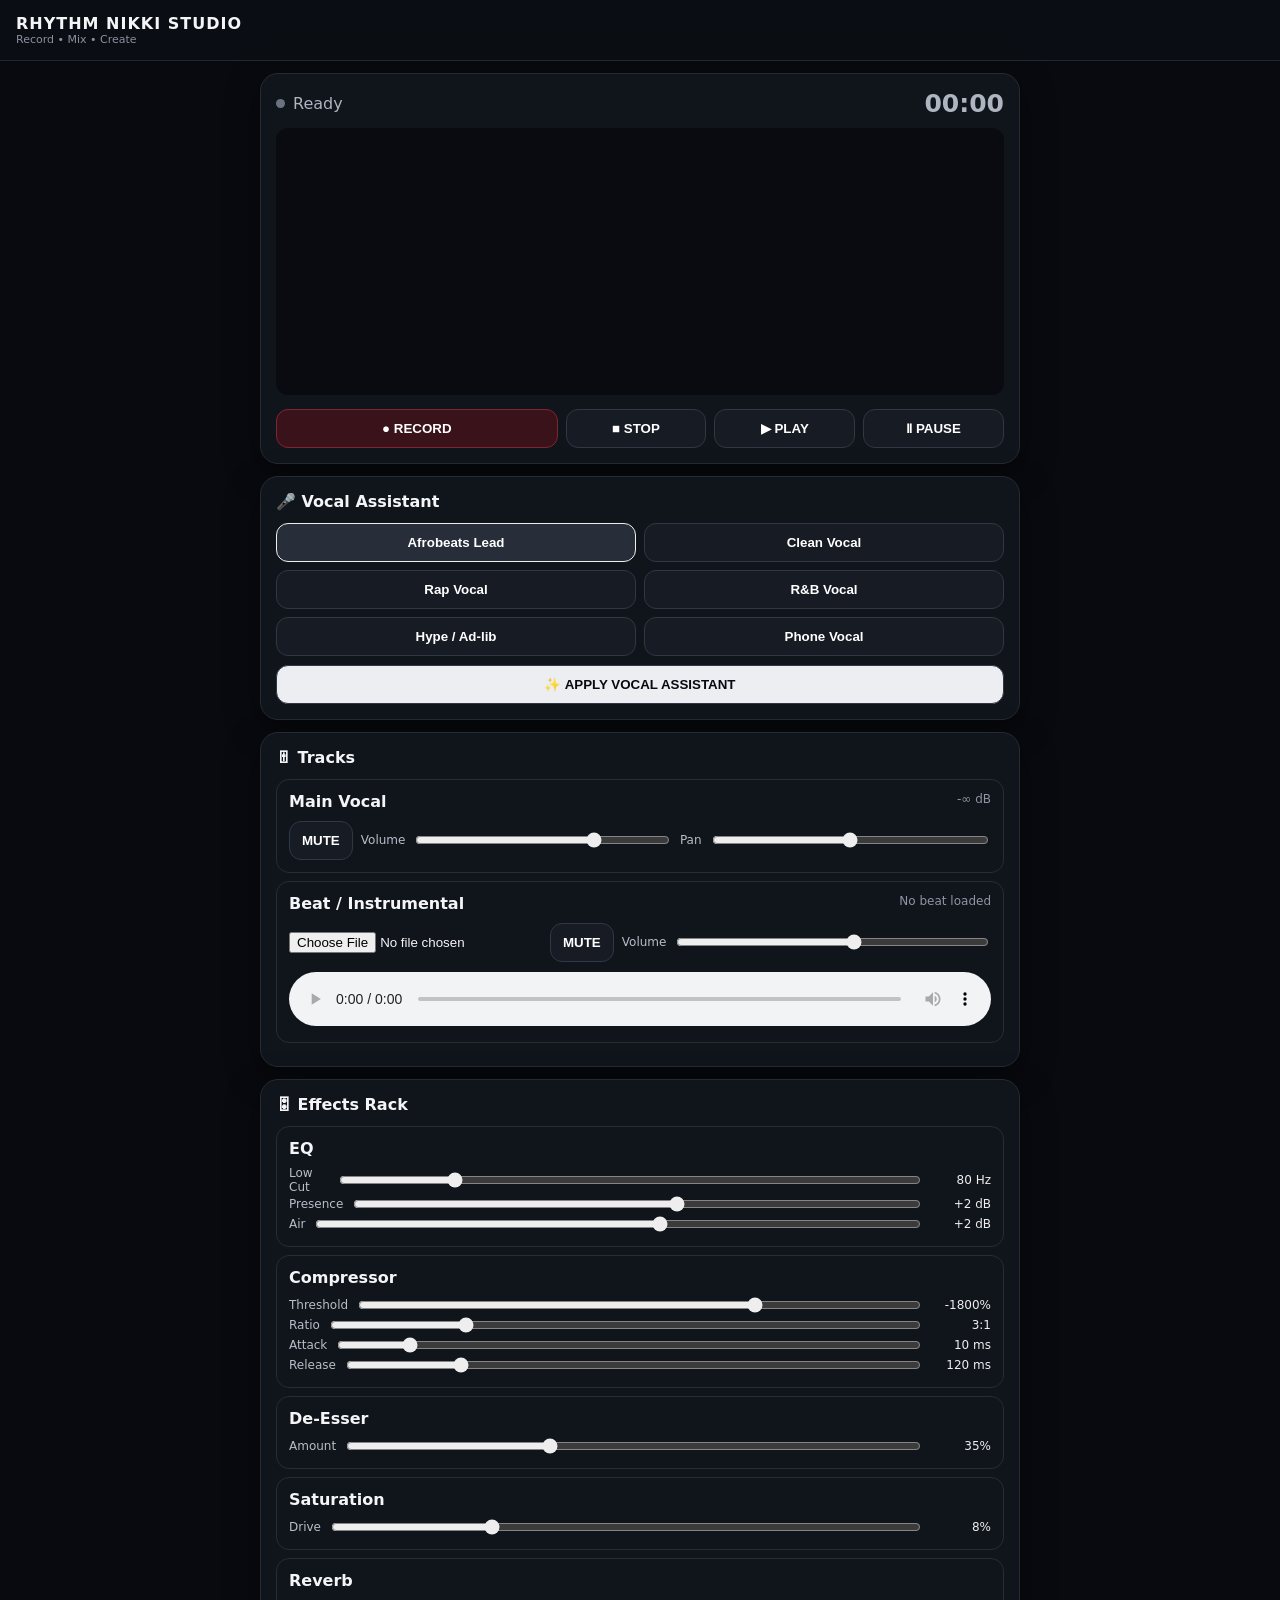
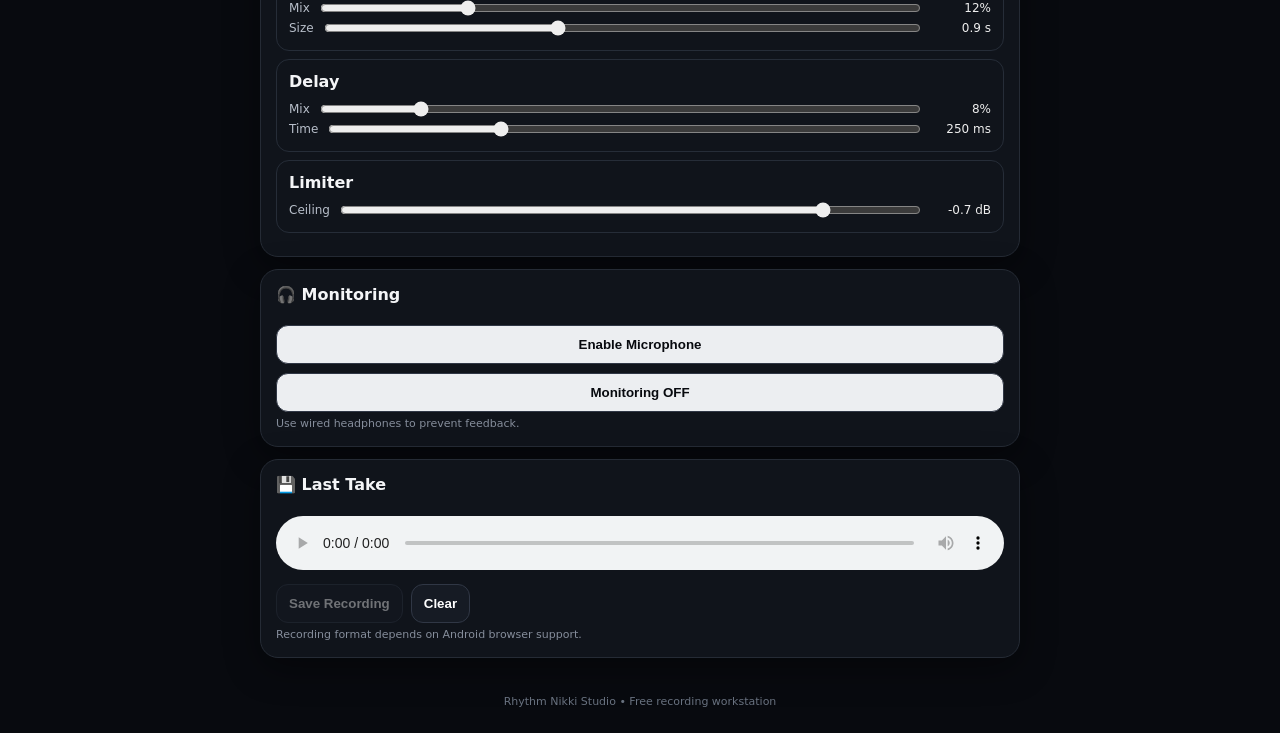
==== index.html @ 9f4c3793 "Add files via upload" ====
<!doctype html><html lang="en"><head><meta charset="utf-8"><meta name="viewport" content="width=device-width,initial-scale=1,viewport-fit=cover"><meta name="theme-color" content="#090b10"><link rel="manifest" href="manifest.webmanifest"><title>Rhythm Nikki Studio</title><link rel="stylesheet" href="styles.css"></head><body>
<header><div><b>RHYTHM NIKKI STUDIO</b><small>Record • Mix • Create</small></div><button id="install" hidden>Install</button></header>
<main>
<section class="card hero"><div class="status"><span id="dot"></span><span id="state">Ready</span><strong id="clock">00:00</strong></div><canvas id="scope" height="110"></canvas><div class="transport"><button id="record" class="danger">● RECORD</button><button id="stop">■ STOP</button><button id="play">▶ PLAY</button><button id="pause">Ⅱ PAUSE</button></div></section>
<section class="card"><h2>🎤 Vocal Assistant</h2><div class="presets"><button data-preset="afrobeats" class="selected">Afrobeats Lead</button><button data-preset="clean">Clean Vocal</button><button data-preset="rap">Rap Vocal</button><button data-preset="rnb">R&B Vocal</button><button data-preset="adlib">Hype / Ad-lib</button><button data-preset="phone">Phone Vocal</button></div><button id="apply" class="wide">✨ APPLY VOCAL ASSISTANT</button></section>
<section class="card"><h2>🎚 Tracks</h2><div class="track"><div><b>Main Vocal</b><span id="meter">-∞ dB</span></div><div class="row"><button id="vMute">MUTE</button><label>Volume <input id="vVol" type="range" min="0" max="1.4" step=".01" value="1"></label><label>Pan <input id="vPan" type="range" min="-1" max="1" step=".01" value="0"></label></div></div><div class="track"><div><b>Beat / Instrumental</b><span id="beatName">No beat loaded</span></div><div class="row"><input id="beatFile" type="file" accept="audio/*"><button id="bMute">MUTE</button><label>Volume <input id="bVol" type="range" min="0" max="1.4" step=".01" value=".8"></label></div><audio id="beat" controls></audio></div></section>
<section class="card"><h2>🎛 Effects Rack</h2><div id="rack">
<div class="fx"><b>EQ</b><label>Low Cut <input id="low" type="range" min="40" max="250" value="80"><output>80 Hz</output></label><label>Presence <input id="mid" type="range" min="-6" max="8" step=".1" value="2"><output>+2 dB</output></label><label>Air <input id="high" type="range" min="-6" max="8" step=".1" value="2"><output>+2 dB</output></label></div>
<div class="fx"><b>Compressor</b><label>Threshold <input id="th" type="range" min="-50" max="-5" value="-18"><output>-18 dB</output></label><label>Ratio <input id="ratio" type="range" min="1" max="10" step=".1" value="3"><output>3:1</output></label><label>Attack <input id="attack" type="range" min="1" max="80" value="10"><output>10 ms</output></label><label>Release <input id="release" type="range" min="30" max="500" value="120"><output>120 ms</output></label></div>
<div class="fx"><b>De-Esser</b><label>Amount <input id="deess" type="range" min="0" max="1" step=".01" value=".35"><output>35%</output></label></div>
<div class="fx"><b>Saturation</b><label>Drive <input id="drive" type="range" min="0" max=".3" step=".01" value=".08"><output>8%</output></label></div>
<div class="fx"><b>Reverb</b><label>Mix <input id="revMix" type="range" min="0" max=".5" step=".01" value=".12"><output>12%</output></label><label>Size <input id="revSize" type="range" min=".2" max="2" step=".05" value=".9"><output>.9 s</output></label></div>
<div class="fx"><b>Delay</b><label>Mix <input id="delMix" type="range" min="0" max=".5" step=".01" value=".08"><output>8%</output></label><label>Time <input id="delTime" type="range" min=".03" max=".8" step=".01" value=".25"><output>250 ms</output></label></div>
<div class="fx"><b>Limiter</b><label>Ceiling <input id="ceiling" type="range" min=".5" max="1" step=".01" value=".92"><output>-0.7 dB</output></label></div></div></section>
<section class="card"><h2>🎧 Monitoring</h2><button id="mic" class="wide">Enable Microphone</button><button id="monitor" class="wide">Monitoring OFF</button><small>Use wired headphones to prevent feedback.</small></section>
<section class="card"><h2>💾 Last Take</h2><audio id="take" controls></audio><div class="row"><button id="save" disabled>Save Recording</button><button id="clear">Clear</button></div><small>Recording format depends on Android browser support.</small></section>
</main><footer>Rhythm Nikki Studio • Free recording workstation</footer><script src="app.js"></script></body></html>
---- styles.css ----
*{box-sizing:border-box}body{margin:0;background:#080a0f;color:#f4f5f7;font-family:system-ui,Arial,sans-serif}header{position:sticky;top:0;z-index:5;background:#0b0e14ee;backdrop-filter:blur(12px);padding:14px 16px;border-bottom:1px solid #222733;display:flex;justify-content:space-between;align-items:center}header b{letter-spacing:1px}header small{display:block;color:#89919f;font-size:11px}button{border:1px solid #303745;background:#161b24;color:#fff;border-radius:12px;padding:11px 12px;font-weight:700}button:disabled{opacity:.4}.danger{background:#39121a;border-color:#842333}.wide{width:100%;margin-top:9px;background:#eceef1;color:#080a0f}.card{max-width:760px;margin:12px auto;padding:15px;border:1px solid #252b35;background:#10141b;border-radius:18px;box-shadow:0 10px 35px #0006}h2{font-size:16px;margin:0 0 12px}.status{display:flex;gap:8px;align-items:center;color:#aeb5c1}.status strong{margin-left:auto;font-size:25px}.status #dot{width:9px;height:9px;border-radius:50%;background:#6b7380}.live{background:#ff314b!important;box-shadow:0 0 14px #ff314b}.transport{display:grid;grid-template-columns:2fr 1fr 1fr 1fr;gap:8px}canvas{width:100%;background:#090b10;border-radius:12px;margin:10px 0}.presets{display:grid;grid-template-columns:1fr 1fr;gap:8px}.selected{border-color:#eee;background:#282e39}.track,.fx{border:1px solid #262d38;border-radius:13px;padding:12px;margin:8px 0}.track>div:first-child{display:flex;justify-content:space-between}.track span{color:#8e96a4;font-size:12px}.row{display:flex;gap:8px;align-items:center;flex-wrap:wrap;margin-top:10px}.row label,.fx label{display:flex;align-items:center;gap:8px;flex:1;min-width:140px;color:#b7bec9;font-size:12px}.fx>b{display:block;margin-bottom:8px}.fx output{min-width:60px;text-align:right;color:#eee}input[type=range]{width:100%;accent-color:#eee}audio{width:100%;margin-top:10px}small{color:#858d9b;font-size:11px}footer{text-align:center;color:#68717f;font-size:11px;padding:25px}@media(max-width:520px){.transport{grid-template-columns:1fr 1fr}.card{margin:9px 8px}.row label{min-width:100%}}
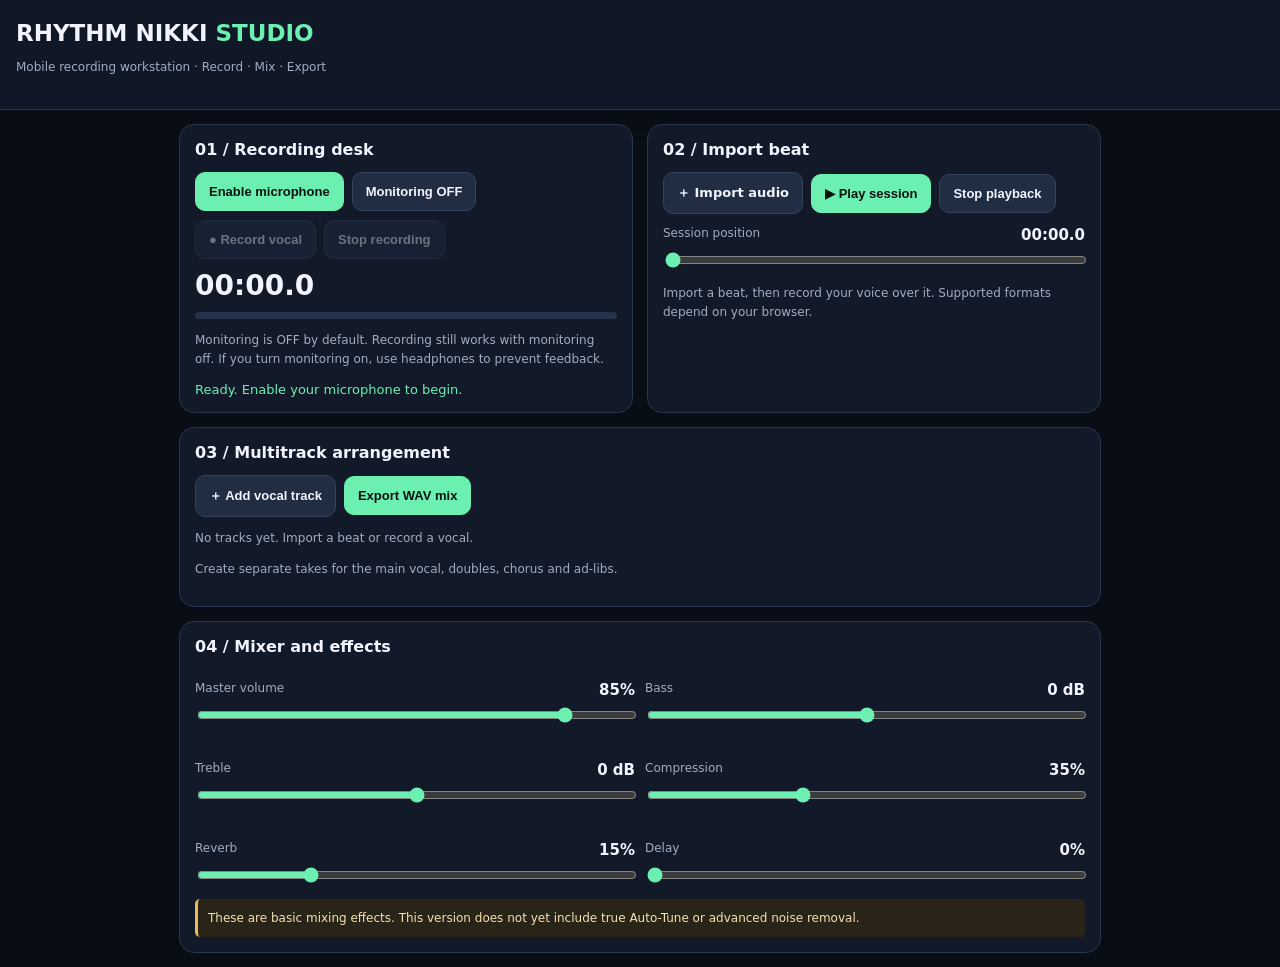
==== commit 0105c1a9: "Refactor index.html with new layout and styles Updated HTML structure and styles for Rhythm Nikki St" ====
--- a/index.html
+++ b/index.html
@@ -1,17 +1,809 @@
-<!doctype html><html lang="en"><head><meta charset="utf-8"><meta name="viewport" content="width=device-width,initial-scale=1,viewport-fit=cover"><meta name="theme-color" content="#090b10"><link rel="manifest" href="manifest.webmanifest"><title>Rhythm Nikki Studio</title><link rel="stylesheet" href="styles.css"></head><body>
-<header><div><b>RHYTHM NIKKI STUDIO</b><small>Record • Mix • Create</small></div><button id="install" hidden>Install</button></header>
+
+<!DOCTYPE html>
+<html lang="en">
+<head>
+<meta charset="UTF-8">
+<meta name="viewport" content="width=device-width,initial-scale=1,viewport-fit=cover">
+<meta name="theme-color" content="#090d16">
+<title>Rhythm Nikki Studio</title>
+<style>
+:root{--bg:#090d16;--panel:#121a29;--line:#28364d;--text:#f2f5ff;--muted:#a0adc2;--green:#6cf0b2;--red:#ff657a}
+*{box-sizing:border-box}
+body{margin:0;background:var(--bg);color:var(--text);font:15px system-ui,Arial,sans-serif}
+header{padding:20px 16px;background:#101827;border-bottom:1px solid var(--line)}
+h1{margin:0;font-size:23px}
+header p,.small{color:var(--muted);font-size:12px;line-height:1.6}
+main{max-width:950px;margin:auto;padding:14px;display:grid;gap:14px}
+.panel{background:var(--panel);border:1px solid var(--line);border-radius:15px;padding:15px}
+h2{font-size:16px;margin:0 0 13px}
+.row{display:flex;gap:8px;flex-wrap:wrap;align-items:center}
+button,.filelabel{background:#202d42;border:1px solid #34435c;color:var(--text);padding:11px 13px;border-radius:10px;font-weight:650;font-size:13px;cursor:pointer}
+button.primary{background:var(--green);color:#07130f;border-color:var(--green)}
+button.active{border-color:var(--green);color:var(--green)}
+button.danger{background:#401d2a;color:#ffbdc6}
+button:disabled{opacity:.4}
+input[type=file]{display:none}
+label{font-size:12px;color:var(--muted)}
+.status{color:var(--green);font-size:13px;margin-top:12px;overflow-wrap:anywhere}
+.clock{font-size:28px;font-weight:750;font-variant-numeric:tabular-nums;margin:10px 0}
+.meter{height:7px;background:#263249;border-radius:8px;overflow:hidden;margin-top:10px}
+#meterbar{height:100%;width:0;background:var(--green)}
+.track{border:1px solid var(--line);padding:12px;border-radius:12px;margin-top:10px}
+.tracktop{display:flex;justify-content:space-between;gap:8px;align-items:center}
+.trackname{font-weight:700;overflow-wrap:anywhere}
+.wave{height:28px;margin:10px 0;background:repeating-linear-gradient(90deg,#39516f 0 3px,transparent 3px 7px);border-radius:5px}
+.trackcontrols{display:grid;grid-template-columns:1fr 1fr;gap:12px}
+.control{margin:12px 0}
+.controlhead{display:flex;justify-content:space-between;gap:8px;margin-bottom:6px}
+input[type=range]{width:100%;accent-color:var(--green)}
+.grid{display:grid;grid-template-columns:1fr 1fr;gap:10px}
+.notice{border-left:3px solid #e7b85c;padding:10px;background:#292417;color:#f4e2b5;border-radius:5px;font-size:12px;line-height:1.5}
+.wide{grid-column:1/-1}
+@media(min-width:700px){main{grid-template-columns:1fr 1fr}}
+</style>
+</head>
+<body>
+<header>
+<h1>RHYTHM NIKKI <span style="color:var(--green)">STUDIO</span></h1>
+<p>Mobile recording workstation · Record · Mix · Export</p>
+</header>
+
 <main>
-<section class="card hero"><div class="status"><span id="dot"></span><span id="state">Ready</span><strong id="clock">00:00</strong></div><canvas id="scope" height="110"></canvas><div class="transport"><button id="record" class="danger">● RECORD</button><button id="stop">■ STOP</button><button id="play">▶ PLAY</button><button id="pause">Ⅱ PAUSE</button></div></section>
-<section class="card"><h2>🎤 Vocal Assistant</h2><div class="presets"><button data-preset="afrobeats" class="selected">Afrobeats Lead</button><button data-preset="clean">Clean Vocal</button><button data-preset="rap">Rap Vocal</button><button data-preset="rnb">R&B Vocal</button><button data-preset="adlib">Hype / Ad-lib</button><button data-preset="phone">Phone Vocal</button></div><button id="apply" class="wide">✨ APPLY VOCAL ASSISTANT</button></section>
-<section class="card"><h2>🎚 Tracks</h2><div class="track"><div><b>Main Vocal</b><span id="meter">-∞ dB</span></div><div class="row"><button id="vMute">MUTE</button><label>Volume <input id="vVol" type="range" min="0" max="1.4" step=".01" value="1"></label><label>Pan <input id="vPan" type="range" min="-1" max="1" step=".01" value="0"></label></div></div><div class="track"><div><b>Beat / Instrumental</b><span id="beatName">No beat loaded</span></div><div class="row"><input id="beatFile" type="file" accept="audio/*"><button id="bMute">MUTE</button><label>Volume <input id="bVol" type="range" min="0" max="1.4" step=".01" value=".8"></label></div><audio id="beat" controls></audio></div></section>
-<section class="card"><h2>🎛 Effects Rack</h2><div id="rack">
-<div class="fx"><b>EQ</b><label>Low Cut <input id="low" type="range" min="40" max="250" value="80"><output>80 Hz</output></label><label>Presence <input id="mid" type="range" min="-6" max="8" step=".1" value="2"><output>+2 dB</output></label><label>Air <input id="high" type="range" min="-6" max="8" step=".1" value="2"><output>+2 dB</output></label></div>
-<div class="fx"><b>Compressor</b><label>Threshold <input id="th" type="range" min="-50" max="-5" value="-18"><output>-18 dB</output></label><label>Ratio <input id="ratio" type="range" min="1" max="10" step=".1" value="3"><output>3:1</output></label><label>Attack <input id="attack" type="range" min="1" max="80" value="10"><output>10 ms</output></label><label>Release <input id="release" type="range" min="30" max="500" value="120"><output>120 ms</output></label></div>
-<div class="fx"><b>De-Esser</b><label>Amount <input id="deess" type="range" min="0" max="1" step=".01" value=".35"><output>35%</output></label></div>
-<div class="fx"><b>Saturation</b><label>Drive <input id="drive" type="range" min="0" max=".3" step=".01" value=".08"><output>8%</output></label></div>
-<div class="fx"><b>Reverb</b><label>Mix <input id="revMix" type="range" min="0" max=".5" step=".01" value=".12"><output>12%</output></label><label>Size <input id="revSize" type="range" min=".2" max="2" step=".05" value=".9"><output>.9 s</output></label></div>
-<div class="fx"><b>Delay</b><label>Mix <input id="delMix" type="range" min="0" max=".5" step=".01" value=".08"><output>8%</output></label><label>Time <input id="delTime" type="range" min=".03" max=".8" step=".01" value=".25"><output>250 ms</output></label></div>
-<div class="fx"><b>Limiter</b><label>Ceiling <input id="ceiling" type="range" min=".5" max="1" step=".01" value=".92"><output>-0.7 dB</output></label></div></div></section>
-<section class="card"><h2>🎧 Monitoring</h2><button id="mic" class="wide">Enable Microphone</button><button id="monitor" class="wide">Monitoring OFF</button><small>Use wired headphones to prevent feedback.</small></section>
-<section class="card"><h2>💾 Last Take</h2><audio id="take" controls></audio><div class="row"><button id="save" disabled>Save Recording</button><button id="clear">Clear</button></div><small>Recording format depends on Android browser support.</small></section>
-</main><footer>Rhythm Nikki Studio • Free recording workstation</footer><script src="app.js"></script></body></html>
+<section class="panel">
+<h2>01 / Recording desk</h2>
+<div class="row">
+<button id="micBtn" class="primary">Enable microphone</button>
+<button id="monitorBtn" aria-pressed="false">Monitoring OFF</button>
+</div>
+<div class="row" style="margin-top:9px">
+<button id="recordBtn" disabled>● Record vocal</button>
+<button id="stopBtn" disabled>Stop recording</button>
+</div>
+<div class="clock" id="clock">00:00.0</div>
+<div class="meter"><div id="meterbar"></div></div>
+<p class="small">Monitoring is OFF by default. Recording still works with monitoring off. If you turn monitoring on, use headphones to prevent feedback.</p>
+<div id="status" class="status">Ready. Enable your microphone to begin.</div>
+</section>
+
+<section class="panel">
+<h2>02 / Import beat</h2>
+<div class="row">
+<label class="filelabel">＋ Import audio<input id="audioFile" type="file" accept="audio/*"></label>
+<button id="playBtn" class="primary">▶ Play session</button>
+<button id="pauseBtn">Stop playback</button>
+</div>
+<div class="control">
+<div class="controlhead"><label>Session position</label><b id="positionLabel">00:00.0</b></div>
+<input id="seek" type="range" min="0" max="100" value="0" step=".1">
+</div>
+<p class="small">Import a beat, then record your voice over it. Supported formats depend on your browser.</p>
+</section>
+
+<section class="panel wide">
+<h2>03 / Multitrack arrangement</h2>
+<div class="row">
+<button id="newTrackBtn">＋ Add vocal track</button>
+<button id="exportBtn" class="primary">Export WAV mix</button>
+</div>
+<div id="tracks"></div>
+<p class="small">Create separate takes for the main vocal, doubles, chorus and ad-libs.</p>
+</section>
+
+<section class="panel wide">
+<h2>04 / Mixer and effects</h2>
+<div class="grid">
+<div class="control">
+<div class="controlhead"><label>Master volume</label><b id="masterVal">85%</b></div>
+<input id="master" type="range" min="0" max="1" step=".01" value=".85">
+</div>
+<div class="control">
+<div class="controlhead"><label>Bass</label><b id="bassVal">0 dB</b></div>
+<input id="bass" type="range" min="-12" max="12" value="0">
+</div>
+<div class="control">
+<div class="controlhead"><label>Treble</label><b id="trebleVal">0 dB</b></div>
+<input id="treble" type="range" min="-12" max="12" value="0">
+</div>
+<div class="control">
+<div class="controlhead"><label>Compression</label><b id="compVal">35%</b></div>
+<input id="comp" type="range" min="0" max="100" value="35">
+</div>
+<div class="control">
+<div class="controlhead"><label>Reverb</label><b id="reverbVal">15%</b></div>
+<input id="reverb" type="range" min="0" max="60" value="15">
+</div>
+<div class="control">
+<div class="controlhead"><label>Delay</label><b id="delayVal">0%</b></div>
+<input id="delay" type="range" min="0" max="45" value="0">
+</div>
+</div>
+<div class="notice">These are basic mixing effects. This version does not yet include true Auto-Tune or advanced noise removal.</div>
+</section>
+</main>
+
+<script>
+(()=>{
+"use strict";
+const $=id=>document.getElementById(id);
+
+let ctx=null;
+let micStream=null;
+let micSource=null;
+let meterNode=null;
+let monitorGain=null;
+let meterTimer=null;
+let recorder=null;
+let chunks=[];
+let recording=false;
+let recordOffset=0;
+
+let tracks=[];
+let nextId=1;
+let masterNodes=null;
+
+let playing=false;
+let playStart=0;
+let playOffset=0;
+let sessionPosition=0;
+let maxDuration=0;
+let playNodes=[];
+let animation=null;
+
+function status(message){$("status").textContent=message}
+
+function fmt(seconds){
+ seconds=Math.max(0,seconds||0);
+ return String(Math.floor(seconds/60)).padStart(2,"0")+":"+
+ String(Math.floor(seconds%60)).padStart(2,"0")+"."+
+ Math.floor((seconds%1)*10);
+}
+
+function ensureContext(){
+ if(!ctx){
+  ctx=new(window.AudioContext||window.webkitAudioContext)();
+  buildMixer();
+ }
+ if(ctx.state==="suspended")ctx.resume();
+}
+
+function buildMixer(){
+ const input=ctx.createGain();
+
+ const bass=ctx.createBiquadFilter();
+ bass.type="lowshelf";
+ bass.frequency.value=160;
+
+ const treble=ctx.createBiquadFilter();
+ treble.type="highshelf";
+ treble.frequency.value=5000;
+
+ const comp=ctx.createDynamicsCompressor();
+
+ const master=ctx.createGain();
+ master.gain.value=+$("master").value;
+
+ input.connect(bass);
+ bass.connect(treble);
+ treble.connect(comp);
+ comp.connect(master);
+ master.connect(ctx.destination);
+
+ const delay=ctx.createDelay(1);
+ delay.delayTime.value=.28;
+
+ const feedback=ctx.createGain();
+ feedback.gain.value=.18;
+
+ const delayWet=ctx.createGain();
+ delayWet.gain.value=0;
+
+ input.connect(delay);
+ delay.connect(feedback);
+ feedback.connect(delay);
+ delay.connect(delayWet);
+ delayWet.connect(master);
+
+ const convolver=ctx.createConvolver();
+ const length=Math.floor(ctx.sampleRate*1.8);
+ const impulse=ctx.createBuffer(2,length,ctx.sampleRate);
+
+ for(let c=0;c<2;c++){
+  const data=impulse.getChannelData(c);
+  for(let i=0;i<length;i++){
+   data[i]=(Math.random()*2-1)*Math.pow(1-i/length,3);
+  }
+ }
+
+ convolver.buffer=impulse;
+
+ const reverbWet=ctx.createGain();
+ reverbWet.gain.value=.15;
+
+ input.connect(convolver);
+ convolver.connect(reverbWet);
+ reverbWet.connect(master);
+
+ masterNodes={input,bass,treble,comp,master,delay,feedback,delayWet,convolver,reverbWet};
+
+ // Monitoring gain is separate and starts at ZERO.
+ // The microphone is never automatically sent to speakers.
+ monitorGain=ctx.createGain();
+ monitorGain.gain.value=0;
+ monitorGain.connect(masterNodes.input);
+
+ updateMixer();
+}
+
+function updateMixer(){
+ if(!masterNodes)return;
+ const n=masterNodes;
+
+ n.master.gain.value=+$("master").value;
+ n.bass.gain.value=+$("bass").value;
+ n.treble.gain.value=+$("treble").value;
+ n.comp.threshold.value=-3-(+$("comp").value)*.27;
+ n.comp.ratio.value=1+(+$("comp").value)*.07;
+ n.delayWet.gain.value=(+$("delay").value)/100;
+ n.reverbWet.gain.value=(+$("reverb").value)/100;
+
+ $("masterVal").textContent=Math.round(+$("master").value*100)+"%";
+ $("bassVal").textContent=$("bass").value+" dB";
+ $("trebleVal").textContent=$("treble").value+" dB";
+ $("compVal").textContent=$("comp").value+"%";
+ $("reverbVal").textContent=$("reverb").value+"%";
+ $("delayVal").textContent=$("delay").value+"%";
+}
+
+["master","bass","treble","comp","reverb","delay"].forEach(id=>{
+ $(id).addEventListener("input",updateMixer);
+});
+
+function currentPosition(){
+ if(playing&&ctx)return playOffset+(ctx.currentTime-playStart);
+ return sessionPosition;
+}
+
+function addTrack(name,buffer,blob,offset=0){
+ const track={
+  id:nextId++,
+  name,
+  buffer,
+  blob,
+  offset,
+  volume:1,
+  muted:false
+ };
+ tracks.push(track);
+ recalcDuration();
+ renderTracks();
+ return track;
+}
+
+function recalcDuration(){
+ maxDuration=tracks.reduce((max,t)=>
+  Math.max(max,t.offset+(t.buffer?t.buffer.duration:0)),0);
+ $("seek").max=Math.max(1,maxDuration);
+}
+
+function renderTracks(){
+ const root=$("tracks");
+ root.replaceChildren();
+
+ if(!tracks.length){
+  const p=document.createElement("p");
+  p.className="small";
+  p.textContent="No tracks yet. Import a beat or record a vocal.";
+  root.append(p);
+  return;
+ }
+
+ tracks.forEach(t=>{
+  const el=document.createElement("div");
+  el.className="track";
+
+  const top=document.createElement("div");
+  top.className="tracktop";
+
+  const title=document.createElement("div");
+  title.className="trackname";
+  title.textContent=t.name;
+
+  const buttons=document.createElement("div");
+  buttons.className="row";
+
+  const mute=document.createElement("button");
+  mute.textContent=t.muted?"Unmute":"Mute";
+  mute.onclick=()=>{
+   t.muted=!t.muted;
+   renderTracks();
+  };
+
+  const del=document.createElement("button");
+  del.textContent="Delete";
+  del.className="danger";
+  del.onclick=()=>{
+   if(recording){
+    status("Stop recording before deleting tracks.");
+    return;
+   }
+   tracks=tracks.filter(x=>x.id!==t.id);
+   recalcDuration();
+   renderTracks();
+  };
+
+  buttons.append(mute,del);
+  top.append(title,buttons);
+  el.append(top);
+
+  const wave=document.createElement("div");
+  wave.className="wave";
+  el.append(wave);
+
+  const controls=document.createElement("div");
+  controls.className="trackcontrols";
+
+  const vol=document.createElement("div");
+  const volLabel=document.createElement("label");
+  volLabel.textContent="Track volume: "+Math.round(t.volume*100)+"%";
+
+  const range=document.createElement("input");
+  range.type="range";
+  range.min=0;
+  range.max=1;
+  range.step=.01;
+  range.value=t.volume;
+  range.oninput=()=>{
+   t.volume=+range.value;
+   volLabel.textContent="Track volume: "+Math.round(t.volume*100)+"%";
+  };
+
+  vol.append(volLabel,range);
+
+  const info=document.createElement("div");
+  const infoLabel=document.createElement("label");
+  infoLabel.textContent="Track timing";
+  const detail=document.createElement("p");
+  detail.className="small";
+  detail.textContent=fmt(t.offset)+" · "+(t.buffer?fmt(t.buffer.duration):"Pending");
+
+  info.append(infoLabel,detail);
+  controls.append(vol,info);
+  el.append(controls);
+  root.append(el);
+ });
+}
+
+async function loadAudio(file){
+ try{
+  ensureContext();
+  status("Loading "+file.name+"…");
+  const bytes=await file.arrayBuffer();
+  const buffer=await ctx.decodeAudioData(bytes);
+  addTrack(file.name,buffer,file,0);
+  status("Imported: "+file.name);
+ }catch(error){
+  status("Could not read that audio file. Try another audio format.");
+ }
+}
+
+$("audioFile").onchange=event=>{
+ const file=event.target.files[0];
+ if(file)loadAudio(file);
+ event.target.value="";
+};
+
+$("micBtn").onclick=async()=>{
+ try{
+  ensureContext();
+
+  if(!navigator.mediaDevices||!navigator.mediaDevices.getUserMedia){
+   throw new Error("Microphone access is unavailable. Open the HTTPS website in Chrome.");
+  }
+
+  micStream=await navigator.mediaDevices.getUserMedia({
+   audio:{
+    echoCancellation:false,
+    noiseSuppression:false,
+    autoGainControl:false
+   }
+  });
+
+  // Microphone source has TWO isolated destinations:
+  // 1. analyser for the level meter
+  // 2. monitor gain, which starts muted
+  micSource=ctx.createMediaStreamSource(micStream);
+
+  meterNode=ctx.createAnalyser();
+  meterNode.fftSize=256;
+  micSource.connect(meterNode);
+
+  // This is the only route for live microphone monitoring.
+  // Its gain remains zero until the user enables monitoring.
+  micSource.connect(monitorGain);
+  monitorGain.gain.setValueAtTime(0,ctx.currentTime);
+
+  $("monitorBtn").textContent="Monitoring OFF";
+  $("monitorBtn").classList.remove("active");
+  $("monitorBtn").setAttribute("aria-pressed","false");
+  $("recordBtn").disabled=false;
+  $("micBtn").textContent="Microphone enabled";
+
+  if(meterTimer)clearInterval(meterTimer);
+
+  const data=new Uint8Array(meterNode.frequencyBinCount);
+
+  meterTimer=setInterval(()=>{
+   if(!meterNode)return;
+   meterNode.getByteTimeDomainData(data);
+   let sum=0;
+   for(const value of data)sum+=(value-128)**2;
+   const rms=Math.sqrt(sum/data.length)/128;
+   $("meterbar").style.width=Math.min(100,rms*250)+"%";
+  },100);
+
+  status("Microphone ready. Monitoring is OFF; recording will still work.");
+ }catch(error){
+  status("Microphone error: "+error.message+" Allow microphone access in Chrome.");
+ }
+};
+
+$("monitorBtn").onclick=async()=>{
+ if(!micStream||!monitorGain){
+  status("Enable the microphone first.");
+  return;
+ }
+
+ ensureContext();
+
+ const on=monitorGain.gain.value<.5;
+ monitorGain.gain.setTargetAtTime(on?1:0,ctx.currentTime,.015);
+
+ $("monitorBtn").textContent=on?"Monitoring ON":"Monitoring OFF";
+ $("monitorBtn").classList.toggle("active",on);
+ $("monitorBtn").setAttribute("aria-pressed",String(on));
+
+ if(on){
+  status("Monitoring ON. Use headphones to prevent feedback.");
+ }else{
+  status("Monitoring OFF. Your voice can still be recorded.");
+ }
+};
+
+function stopPlayback(){
+ if(!playing)return;
+
+ sessionPosition=Math.max(0,currentPosition());
+ playing=false;
+
+ playNodes.forEach(node=>{
+  try{node.stop()}catch(error){}
+ });
+ playNodes=[];
+
+ if(animation)cancelAnimationFrame(animation);
+ animation=null;
+
+ $("playBtn").textContent="▶ Play session";
+ $("clock").textContent=fmt(sessionPosition);
+ $("positionLabel").textContent=fmt(sessionPosition);
+ $("seek").value=sessionPosition;
+}
+
+function startPlayback(){
+ ensureContext();
+
+ if(playing)return;
+
+ playOffset=Math.max(0,sessionPosition);
+ playStart=ctx.currentTime;
+ playing=true;
+
+ for(const t of tracks){
+  if(!t.buffer||t.muted)continue;
+
+  const end=t.offset+t.buffer.duration;
+  if(end<=playOffset)continue;
+
+  const source=ctx.createBufferSource();
+  source.buffer=t.buffer;
+
+  const gain=ctx.createGain();
+  gain.gain.value=t.volume;
+
+  source.connect(gain);
+  gain.connect(masterNodes.input);
+
+  const delay=Math.max(0,t.offset-playOffset);
+  const bufferOffset=Math.max(0,playOffset-t.offset);
+
+  source.start(ctx.currentTime+delay,bufferOffset);
+  playNodes.push(source);
+ }
+
+ $("playBtn").textContent="▶ Playing";
+
+ function tick(){
+  if(!playing)return;
+
+  sessionPosition=currentPosition();
+  $("clock").textContent=fmt(sessionPosition);
+  $("positionLabel").textContent=fmt(sessionPosition);
+  $("seek").value=sessionPosition;
+
+  if(sessionPosition>=maxDuration&&maxDuration>0){
+   stopPlayback();
+   return;
+  }
+
+  animation=requestAnimationFrame(tick);
+ }
+
+ tick();
+}
+
+$("playBtn").onclick=()=>{
+ if(playing){
+  stopPlayback();
+ }else{
+  startPlayback();
+ }
+};
+
+$("pauseBtn").onclick=()=>{
+ stopPlayback();
+ sessionPosition=0;
+ $("clock").textContent=fmt(0);
+ $("positionLabel").textContent=fmt(0);
+ $("seek").value=0;
+};
+
+$("seek").onchange=()=>{
+ const wasPlaying=playing;
+ stopPlayback();
+ sessionPosition=+$("seek").value;
+ $("clock").textContent=fmt(sessionPosition);
+ $("positionLabel").textContent=fmt(sessionPosition);
+ if(wasPlaying)startPlayback();
+};
+
+$("newTrackBtn").onclick=()=>{
+ status("New track ready. Press Record vocal to record another take.");
+ $("recordBtn").focus();
+};
+
+$("recordBtn").onclick=()=>{
+ if(!micStream||recording)return;
+
+ ensureContext();
+
+ // Start playback if it isn't already running.
+ if(!playing)startPlayback();
+
+ recordOffset=currentPosition();
+ chunks=[];
+
+ try{
+  const options={};
+  if(MediaRecorder.isTypeSupported("audio/webm;codecs=opus")){
+   options.mimeType="audio/webm;codecs=opus";
+  }
+
+  recorder=new MediaRecorder(micStream,options);
+
+  recorder.ondataavailable=event=>{
+   if(event.data&&event.data.size)chunks.push(event.data);
+  };
+
+  recorder.onerror=()=>{
+   recording=false;
+   $("recordBtn").disabled=false;
+   $("stopBtn").disabled=true;
+   status("The browser reported a recording error.");
+  };
+
+  recorder.onstop=async()=>{
+   const blob=new Blob(chunks,{type:recorder.mimeType||"audio/webm"});
+
+   try{
+    const buffer=await ctx.decodeAudioData(await blob.arrayBuffer());
+    const count=tracks.filter(t=>t.name.startsWith("Vocal")).length+1;
+    addTrack("Vocal "+count,buffer,blob,recordOffset);
+    status("Vocal recorded. Monitoring setting did not control recording.");
+   }catch(error){
+    status("Recording finished, but Chrome could not decode the take. Try Chrome and record a shorter take.");
+   }
+  };
+
+  recorder.start();
+  recording=true;
+
+  $("recordBtn").disabled=true;
+  $("stopBtn").disabled=false;
+  status("Recording vocal. Monitoring can remain OFF.");
+ }catch(error){
+  status("Could not start recording: "+error.message);
+ }
+};
+
+$("stopBtn").onclick=()=>{
+ if(recording&&recorder&&recorder.state!=="inactive"){
+  recording=false;
+  recorder.stop();
+ }
+
+ $("recordBtn").disabled=!micStream;
+ $("stopBtn").disabled=true;
+
+ stopPlayback();
+ status("Recording stopped. Processing your take…");
+};
+
+function writeString(view,offset,str){
+ for(let i=0;i<str.length;i++)view.setUint8(offset+i,str.charCodeAt(i));
+}
+
+function toWav(buffer){
+ const channels=buffer.numberOfChannels;
+ const length=buffer.length;
+ const rate=buffer.sampleRate;
+ const bytes=44+length*channels*2;
+
+ const arrayBuffer=new ArrayBuffer(bytes);
+ const view=new DataView(arrayBuffer);
+
+ writeString(view,0,"RIFF");
+ view.setUint32(4,bytes-8,true);
+ writeString(view,8,"WAVE");
+ writeString(view,12,"fmt ");
+ view.setUint32(16,16,true);
+ view.setUint16(20,1,true);
+ view.setUint16(22,channels,true);
+ view.setUint32(24,rate,true);
+ view.setUint32(28,rate*channels*2,true);
+ view.setUint16(32,channels*2,true);
+ view.setUint16(34,16,true);
+ writeString(view,36,"data");
+ view.setUint32(40,bytes-44,true);
+
+ let pos=44;
+
+ for(let i=0;i<length;i++){
+  for(let c=0;c<channels;c++){
+   const sample=Math.max(-1,Math.min(1,buffer.getChannelData(c)[i]));
+   view.setInt16(pos,sample<0?sample*32768:sample*32767,true);
+   pos+=2;
+  }
+ }
+
+ return new Blob([arrayBuffer],{type:"audio/wav"});
+}
+
+$("exportBtn").onclick=async()=>{
+ if(recording){
+  status("Stop recording before exporting.");
+  return;
+ }
+
+ if(!tracks.some(t=>t.buffer)){
+  status("Import a beat or record a vocal before exporting.");
+  return;
+ }
+
+ $("exportBtn").disabled=true;
+ status("Rendering the mix. Keep this page open…");
+
+ try{
+  ensureContext();
+
+  const duration=Math.max(1,...tracks.map(t=>
+   t.offset+(t.buffer?t.buffer.duration:0)
+  ));
+
+  const rate=ctx.sampleRate;
+  const offline=new OfflineAudioContext(2,Math.ceil(duration*rate),rate);
+
+  const input=offline.createGain();
+
+  const bass=offline.createBiquadFilter();
+  bass.type="lowshelf";
+  bass.frequency.value=160;
+  bass.gain.value=+$("bass").value;
+
+  const treble=offline.createBiquadFilter();
+  treble.type="highshelf";
+  treble.frequency.value=5000;
+  treble.gain.value=+$("treble").value;
+
+  const comp=offline.createDynamicsCompressor();
+  comp.threshold.value=-3-(+$("comp").value)*.27;
+  comp.ratio.value=1+(+$("comp").value)*.07;
+
+  const master=offline.createGain();
+  master.gain.value=+$("master").value;
+
+  input.connect(bass);
+  bass.connect(treble);
+  treble.connect(comp);
+  comp.connect(master);
+  master.connect(offline.destination);
+
+  const delay=offline.createDelay(1);
+  delay.delayTime.value=.28;
+
+  const feedback=offline.createGain();
+  feedback.gain.value=.18;
+
+  const delayWet=offline.createGain();
+  delayWet.gain.value=(+$("delay").value)/100;
+
+  input.connect(delay);
+  delay.connect(feedback);
+  feedback.connect(delay);
+  delay.connect(delayWet);
+  delayWet.connect(master);
+
+  const convolver=offline.createConvolver();
+  const length=Math.floor(rate*1.8);
+  const impulse=offline.createBuffer(2,length,rate);
+
+  for(let c=0;c<2;c++){
+   const data=impulse.getChannelData(c);
+   for(let i=0;i<length;i++){
+    data[i]=(Math.random()*2-1)*Math.pow(1-i/length,3);
+   }
+  }
+
+  convolver.buffer=impulse;
+
+  const reverbWet=offline.createGain();
+  reverbWet.gain.value=(+$("reverb").value)/100;
+
+  input.connect(convolver);
+  convolver.connect(reverbWet);
+  reverbWet.connect(master);
+
+  for(const t of tracks){
+   if(!t.buffer||t.muted)continue;
+
+   const source=offline.createBufferSource();
+   source.buffer=t.buffer;
+
+   const gain=offline.createGain();
+   gain.gain.value=t.volume;
+
+   source.connect(gain);
+   gain.connect(input);
+   source.start(t.offset);
+  }
+
+  const rendered=await offline.startRendering();
+  const blob=toWav(rendered);
+  const url=URL.createObjectURL(blob);
+  const a=document.createElement("a");
+
+  a.href=url;
+  a.download="Rhythm-Nikki-Studio-Mix.wav";
+  document.body.appendChild(a);
+  a.click();
+  a.remove();
+
+  setTimeout(()=>URL.revokeObjectURL(url),60000);
+
+  status("WAV mix exported. Check your Downloads folder.");
+ }catch(error){
+  status("Export failed. Try a shorter song or fewer tracks. "+error.message);
+ }finally{
+  $("exportBtn").disabled=false;
+ }
+};
+
+window.addEventListener("beforeunload",()=>{
+ if(micStream)micStream.getTracks().forEach(track=>track.stop());
+ if(meterTimer)clearInterval(meterTimer);
+});
+
+renderTracks();
+})();
+</script>
+</body>
+</html>
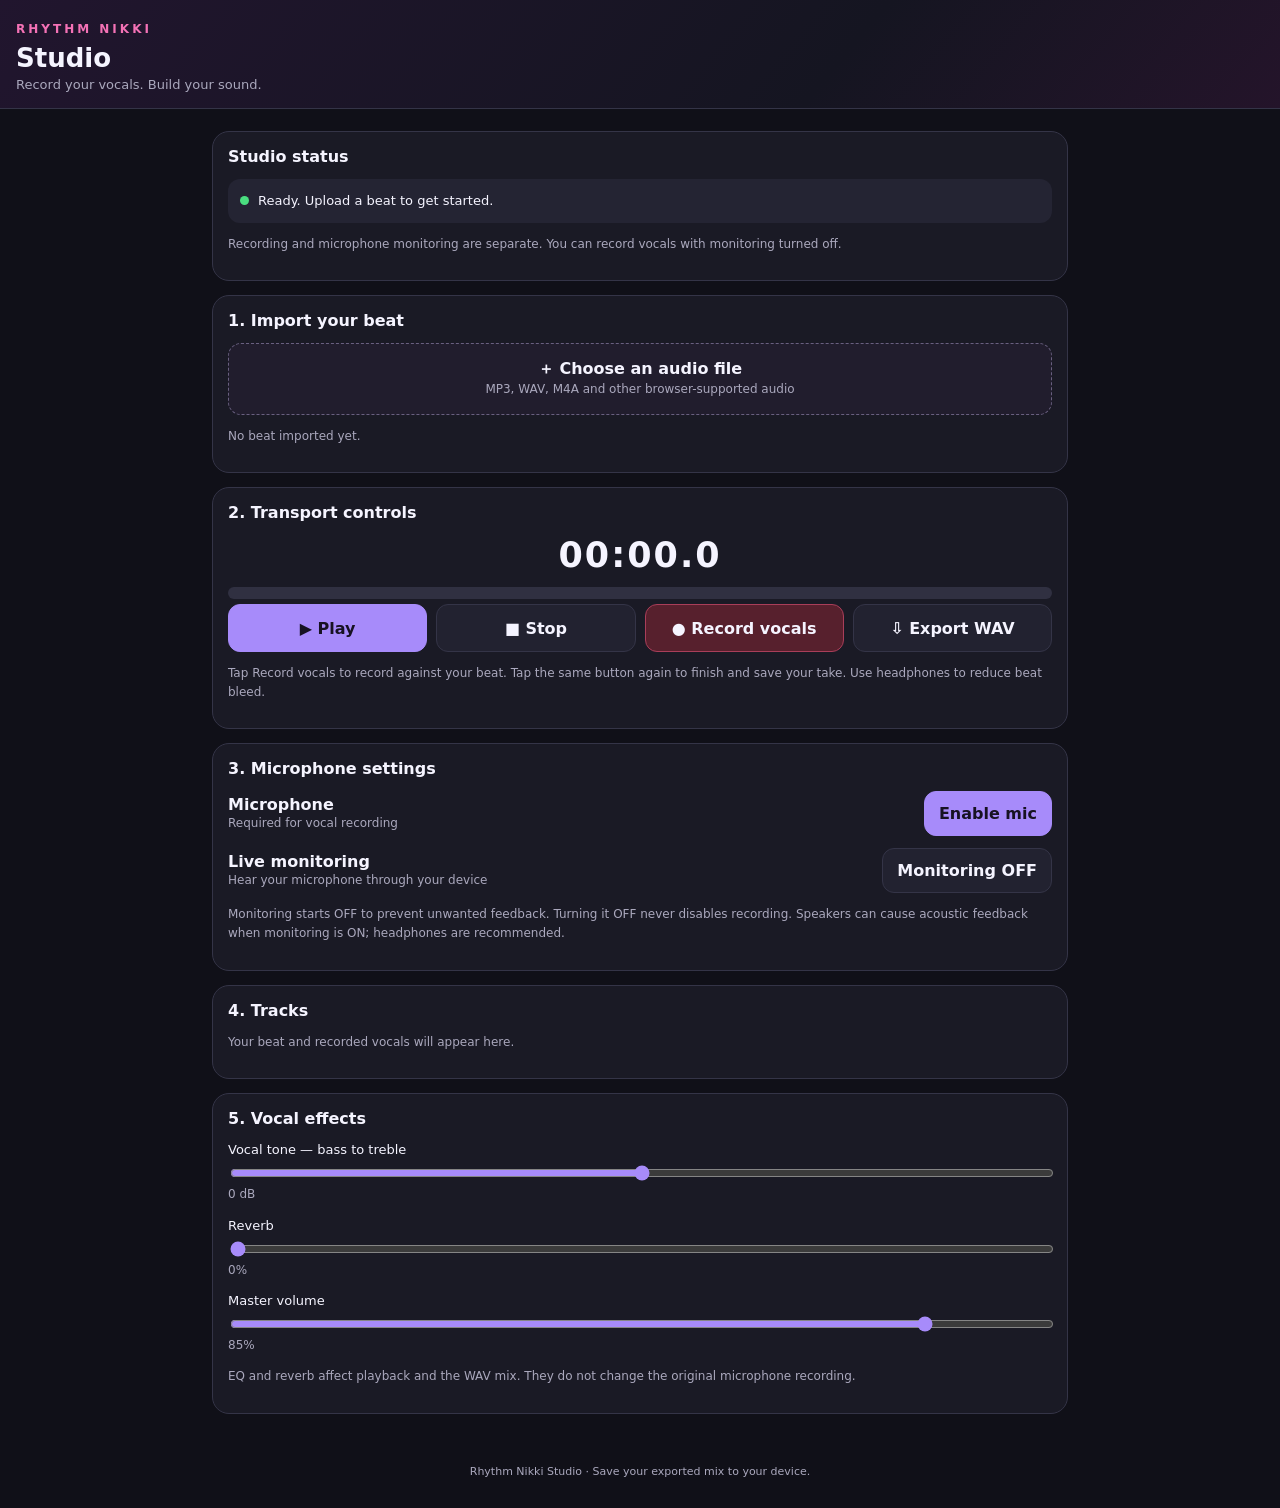
==== commit 2f728670: "Update print statement from 'Hello' to 'Goodbye'" ====
--- a/index.html
+++ b/index.html
@@ -1,809 +1,999 @@
-
 <!DOCTYPE html>
 <html lang="en">
 <head>
 <meta charset="UTF-8">
-<meta name="viewport" content="width=device-width,initial-scale=1,viewport-fit=cover">
-<meta name="theme-color" content="#090d16">
+<meta name="viewport" content="width=device-width, initial-scale=1, maximum-scale=1, viewport-fit=cover">
+<meta name="theme-color" content="#101018">
 <title>Rhythm Nikki Studio</title>
+
 <style>
-:root{--bg:#090d16;--panel:#121a29;--line:#28364d;--text:#f2f5ff;--muted:#a0adc2;--green:#6cf0b2;--red:#ff657a}
-*{box-sizing:border-box}
-body{margin:0;background:var(--bg);color:var(--text);font:15px system-ui,Arial,sans-serif}
-header{padding:20px 16px;background:#101827;border-bottom:1px solid var(--line)}
-h1{margin:0;font-size:23px}
-header p,.small{color:var(--muted);font-size:12px;line-height:1.6}
-main{max-width:950px;margin:auto;padding:14px;display:grid;gap:14px}
-.panel{background:var(--panel);border:1px solid var(--line);border-radius:15px;padding:15px}
-h2{font-size:16px;margin:0 0 13px}
-.row{display:flex;gap:8px;flex-wrap:wrap;align-items:center}
-button,.filelabel{background:#202d42;border:1px solid #34435c;color:var(--text);padding:11px 13px;border-radius:10px;font-weight:650;font-size:13px;cursor:pointer}
-button.primary{background:var(--green);color:#07130f;border-color:var(--green)}
-button.active{border-color:var(--green);color:var(--green)}
-button.danger{background:#401d2a;color:#ffbdc6}
-button:disabled{opacity:.4}
-input[type=file]{display:none}
-label{font-size:12px;color:var(--muted)}
-.status{color:var(--green);font-size:13px;margin-top:12px;overflow-wrap:anywhere}
-.clock{font-size:28px;font-weight:750;font-variant-numeric:tabular-nums;margin:10px 0}
-.meter{height:7px;background:#263249;border-radius:8px;overflow:hidden;margin-top:10px}
-#meterbar{height:100%;width:0;background:var(--green)}
-.track{border:1px solid var(--line);padding:12px;border-radius:12px;margin-top:10px}
-.tracktop{display:flex;justify-content:space-between;gap:8px;align-items:center}
-.trackname{font-weight:700;overflow-wrap:anywhere}
-.wave{height:28px;margin:10px 0;background:repeating-linear-gradient(90deg,#39516f 0 3px,transparent 3px 7px);border-radius:5px}
-.trackcontrols{display:grid;grid-template-columns:1fr 1fr;gap:12px}
-.control{margin:12px 0}
-.controlhead{display:flex;justify-content:space-between;gap:8px;margin-bottom:6px}
-input[type=range]{width:100%;accent-color:var(--green)}
-.grid{display:grid;grid-template-columns:1fr 1fr;gap:10px}
-.notice{border-left:3px solid #e7b85c;padding:10px;background:#292417;color:#f4e2b5;border-radius:5px;font-size:12px;line-height:1.5}
-.wide{grid-column:1/-1}
-@media(min-width:700px){main{grid-template-columns:1fr 1fr}}
+:root {
+  --bg: #101018;
+  --panel: #1a1a25;
+  --panel2: #222230;
+  --text: #f5f4ff;
+  --muted: #aaa8bd;
+  --purple: #a78bfa;
+  --pink: #f472b6;
+  --green: #4ade80;
+  --red: #fb7185;
+  --border: #343447;
+}
+* { box-sizing: border-box; }
+body {
+  margin: 0;
+  background: var(--bg);
+  color: var(--text);
+  font-family: system-ui, -apple-system, sans-serif;
+}
+button, input, select { font: inherit; }
+button {
+  border: 1px solid var(--border);
+  border-radius: 12px;
+  padding: 12px 14px;
+  color: var(--text);
+  background: var(--panel2);
+  cursor: pointer;
+  font-weight: 650;
+}
+button:disabled { opacity: .4; cursor: not-allowed; }
+button.primary {
+  background: var(--purple);
+  color: #171222;
+  border-color: var(--purple);
+}
+button.record {
+  background: #57202d;
+  border-color: #a93e59;
+}
+button.active { outline: 2px solid var(--purple); }
+button.danger { color: #ff9aab; }
+header {
+  padding: 22px 16px 16px;
+  background: linear-gradient(130deg, #21152e, #151521 65%, #24142a);
+  border-bottom: 1px solid var(--border);
+}
+.brand {
+  color: var(--pink);
+  font-size: 12px;
+  letter-spacing: 3px;
+  font-weight: 800;
+}
+h1 { margin: 7px 0 4px; font-size: 26px; }
+.subtitle { color: var(--muted); font-size: 13px; }
+main { max-width: 900px; margin: auto; padding: 14px; }
+.panel {
+  background: var(--panel);
+  border: 1px solid var(--border);
+  border-radius: 17px;
+  padding: 15px;
+  margin-bottom: 14px;
+}
+h2 { font-size: 16px; margin: 0 0 13px; }
+.small { font-size: 12px; color: var(--muted); line-height: 1.55; }
+.status {
+  display: flex;
+  align-items: flex-start;
+  gap: 9px;
+  padding: 12px;
+  border-radius: 12px;
+  background: #242433;
+  font-size: 13px;
+  line-height: 1.5;
+  overflow-wrap: anywhere;
+}
+.dot {
+  width: 9px;
+  height: 9px;
+  border-radius: 50%;
+  background: var(--green);
+  margin-top: 5px;
+  flex-shrink: 0;
+}
+.toolbar {
+  display: grid;
+  grid-template-columns: repeat(2, minmax(0, 1fr));
+  gap: 9px;
+}
+.toolbar button { min-height: 48px; }
+.upload {
+  display: block;
+  padding: 15px;
+  text-align: center;
+  border: 1px dashed #696080;
+  border-radius: 13px;
+  background: #211d2d;
+  cursor: pointer;
+}
+.upload input { display: none; }
+.clock {
+  font-size: 35px;
+  font-weight: 800;
+  font-variant-numeric: tabular-nums;
+  text-align: center;
+  margin: 8px 0;
+  letter-spacing: 2px;
+}
+.timeline {
+  height: 12px;
+  border-radius: 99px;
+  background: #303041;
+  overflow: hidden;
+  margin: 12px 0 5px;
+}
+#progress {
+  height: 100%;
+  width: 0%;
+  background: linear-gradient(90deg, var(--purple), var(--pink));
+}
+.track {
+  border: 1px solid var(--border);
+  border-radius: 13px;
+  padding: 12px;
+  margin: 9px 0;
+  background: #171721;
+}
+.trackTop {
+  display: flex;
+  justify-content: space-between;
+  gap: 10px;
+  align-items: center;
+}
+.trackName { font-size: 14px; font-weight: 750; overflow-wrap: anywhere; }
+.trackMeta { color: var(--muted); font-size: 11px; margin-top: 4px; }
+.trackWave {
+  height: 27px;
+  display: flex;
+  gap: 2px;
+  align-items: center;
+  overflow: hidden;
+  margin: 10px 0;
+}
+.trackWave span {
+  display: block;
+  flex: 1;
+  min-width: 2px;
+  border-radius: 3px;
+  background: var(--purple);
+}
+.track.beat .trackWave span { background: #38bdf8; }
+.track.vocal .trackWave span { background: var(--pink); }
+.trackControls { display: flex; gap: 8px; align-items: center; }
+.trackControls button { padding: 7px 10px; font-size: 12px; }
+.trackControls input { min-width: 0; width: 100%; accent-color: var(--purple); }
+label.controlLabel { display: block; font-size: 13px; margin: 14px 0 6px; }
+input[type="range"] { width: 100%; accent-color: var(--purple); }
+.toggleRow {
+  display: flex;
+  justify-content: space-between;
+  align-items: center;
+  gap: 12px;
+}
+.toggleRow + .toggleRow { margin-top: 12px; }
+select {
+  background: var(--panel2);
+  color: var(--text);
+  border: 1px solid var(--border);
+  padding: 10px;
+  border-radius: 10px;
+  max-width: 100%;
+}
+footer {
+  text-align: center;
+  color: var(--muted);
+  font-size: 11px;
+  padding: 15px 10px 30px;
+}
+@media(min-width:650px) {
+  main { padding: 22px; }
+  .toolbar { grid-template-columns: repeat(4, minmax(0, 1fr)); }
+}
 </style>
 </head>
+
 <body>
 <header>
-<h1>RHYTHM NIKKI <span style="color:var(--green)">STUDIO</span></h1>
-<p>Mobile recording workstation · Record · Mix · Export</p>
+  <div class="brand">RHYTHM NIKKI</div>
+  <h1>Studio</h1>
+  <div class="subtitle">Record your vocals. Build your sound.</div>
 </header>
 
 <main>
-<section class="panel">
-<h2>01 / Recording desk</h2>
-<div class="row">
-<button id="micBtn" class="primary">Enable microphone</button>
-<button id="monitorBtn" aria-pressed="false">Monitoring OFF</button>
-</div>
-<div class="row" style="margin-top:9px">
-<button id="recordBtn" disabled>● Record vocal</button>
-<button id="stopBtn" disabled>Stop recording</button>
-</div>
-<div class="clock" id="clock">00:00.0</div>
-<div class="meter"><div id="meterbar"></div></div>
-<p class="small">Monitoring is OFF by default. Recording still works with monitoring off. If you turn monitoring on, use headphones to prevent feedback.</p>
-<div id="status" class="status">Ready. Enable your microphone to begin.</div>
-</section>
-
-<section class="panel">
-<h2>02 / Import beat</h2>
-<div class="row">
-<label class="filelabel">＋ Import audio<input id="audioFile" type="file" accept="audio/*"></label>
-<button id="playBtn" class="primary">▶ Play session</button>
-<button id="pauseBtn">Stop playback</button>
-</div>
-<div class="control">
-<div class="controlhead"><label>Session position</label><b id="positionLabel">00:00.0</b></div>
-<input id="seek" type="range" min="0" max="100" value="0" step=".1">
-</div>
-<p class="small">Import a beat, then record your voice over it. Supported formats depend on your browser.</p>
-</section>
-
-<section class="panel wide">
-<h2>03 / Multitrack arrangement</h2>
-<div class="row">
-<button id="newTrackBtn">＋ Add vocal track</button>
-<button id="exportBtn" class="primary">Export WAV mix</button>
-</div>
-<div id="tracks"></div>
-<p class="small">Create separate takes for the main vocal, doubles, chorus and ad-libs.</p>
-</section>
-
-<section class="panel wide">
-<h2>04 / Mixer and effects</h2>
-<div class="grid">
-<div class="control">
-<div class="controlhead"><label>Master volume</label><b id="masterVal">85%</b></div>
-<input id="master" type="range" min="0" max="1" step=".01" value=".85">
-</div>
-<div class="control">
-<div class="controlhead"><label>Bass</label><b id="bassVal">0 dB</b></div>
-<input id="bass" type="range" min="-12" max="12" value="0">
-</div>
-<div class="control">
-<div class="controlhead"><label>Treble</label><b id="trebleVal">0 dB</b></div>
-<input id="treble" type="range" min="-12" max="12" value="0">
-</div>
-<div class="control">
-<div class="controlhead"><label>Compression</label><b id="compVal">35%</b></div>
-<input id="comp" type="range" min="0" max="100" value="35">
-</div>
-<div class="control">
-<div class="controlhead"><label>Reverb</label><b id="reverbVal">15%</b></div>
-<input id="reverb" type="range" min="0" max="60" value="15">
-</div>
-<div class="control">
-<div class="controlhead"><label>Delay</label><b id="delayVal">0%</b></div>
-<input id="delay" type="range" min="0" max="45" value="0">
-</div>
-</div>
-<div class="notice">These are basic mixing effects. This version does not yet include true Auto-Tune or advanced noise removal.</div>
-</section>
+  <section class="panel">
+    <h2>Studio status</h2>
+    <div class="status">
+      <span class="dot" id="statusDot"></span>
+      <span id="status">Ready. Upload a beat to get started.</span>
+    </div>
+    <p class="small">
+      Recording and microphone monitoring are separate. You can record vocals
+      with monitoring turned off.
+    </p>
+  </section>
+
+  <section class="panel">
+    <h2>1. Import your beat</h2>
+    <label class="upload">
+      <strong>＋ Choose an audio file</strong>
+      <div class="small">MP3, WAV, M4A and other browser-supported audio</div>
+      <input id="beatFile" type="file" accept="audio/*">
+    </label>
+    <p id="beatName" class="small">No beat imported yet.</p>
+  </section>
+
+  <section class="panel">
+    <h2>2. Transport controls</h2>
+    <div class="clock" id="clock">00:00.0</div>
+    <div class="timeline"><div id="progress"></div></div>
+    <div class="toolbar">
+      <button id="playBtn" class="primary">▶ Play</button>
+      <button id="stopBtn">■ Stop</button>
+      <button id="recordBtn" class="record">● Record vocals</button>
+      <button id="exportBtn">⇩ Export WAV</button>
+    </div>
+    <p class="small">
+      Tap Record vocals to record against your beat. Tap the same button again
+      to finish and save your take. Use headphones to reduce beat bleed.
+    </p>
+  </section>
+
+  <section class="panel">
+    <h2>3. Microphone settings</h2>
+    <div class="toggleRow">
+      <div>
+        <strong>Microphone</strong>
+        <div class="small">Required for vocal recording</div>
+      </div>
+      <button id="micBtn" class="primary">Enable mic</button>
+    </div>
+    <div class="toggleRow">
+      <div>
+        <strong>Live monitoring</strong>
+        <div class="small">Hear your microphone through your device</div>
+      </div>
+      <button id="monitorBtn">Monitoring OFF</button>
+    </div>
+    <p class="small">
+      Monitoring starts OFF to prevent unwanted feedback. Turning it OFF never
+      disables recording. Speakers can cause acoustic feedback when monitoring
+      is ON; headphones are recommended.
+    </p>
+  </section>
+
+  <section class="panel">
+    <h2>4. Tracks</h2>
+    <div id="tracks">
+      <p class="small">Your beat and recorded vocals will appear here.</p>
+    </div>
+  </section>
+
+  <section class="panel">
+    <h2>5. Vocal effects</h2>
+    <label class="controlLabel" for="eq">Vocal tone — bass to treble</label>
+    <input id="eq" type="range" min="-12" max="12" value="0" step="1">
+    <div class="small" id="eqValue">0 dB</div>
+
+    <label class="controlLabel" for="reverb">Reverb</label>
+    <input id="reverb" type="range" min="0" max="60" value="0" step="1">
+    <div class="small" id="reverbValue">0%</div>
+
+    <label class="controlLabel" for="volume">Master volume</label>
+    <input id="volume" type="range" min="0" max="100" value="85">
+    <div class="small" id="volumeValue">85%</div>
+    <p class="small">
+      EQ and reverb affect playback and the WAV mix. They do not change the
+      original microphone recording.
+    </p>
+  </section>
 </main>
 
+<footer>Rhythm Nikki Studio · Save your exported mix to your device.</footer>
+
 <script>
-(()=>{
 "use strict";
-const $=id=>document.getElementById(id);
-
-let ctx=null;
-let micStream=null;
-let micSource=null;
-let meterNode=null;
-let monitorGain=null;
-let meterTimer=null;
-let recorder=null;
-let chunks=[];
-let recording=false;
-let recordOffset=0;
-
-let tracks=[];
-let nextId=1;
-let masterNodes=null;
-
-let playing=false;
-let playStart=0;
-let playOffset=0;
-let sessionPosition=0;
-let maxDuration=0;
-let playNodes=[];
-let animation=null;
-
-function status(message){$("status").textContent=message}
-
-function fmt(seconds){
- seconds=Math.max(0,seconds||0);
- return String(Math.floor(seconds/60)).padStart(2,"0")+":"+
- String(Math.floor(seconds%60)).padStart(2,"0")+"."+
- Math.floor((seconds%1)*10);
-}
-
-function ensureContext(){
- if(!ctx){
-  ctx=new(window.AudioContext||window.webkitAudioContext)();
-  buildMixer();
- }
- if(ctx.state==="suspended")ctx.resume();
-}
-
-function buildMixer(){
- const input=ctx.createGain();
-
- const bass=ctx.createBiquadFilter();
- bass.type="lowshelf";
- bass.frequency.value=160;
-
- const treble=ctx.createBiquadFilter();
- treble.type="highshelf";
- treble.frequency.value=5000;
-
- const comp=ctx.createDynamicsCompressor();
-
- const master=ctx.createGain();
- master.gain.value=+$("master").value;
-
- input.connect(bass);
- bass.connect(treble);
- treble.connect(comp);
- comp.connect(master);
- master.connect(ctx.destination);
-
- const delay=ctx.createDelay(1);
- delay.delayTime.value=.28;
-
- const feedback=ctx.createGain();
- feedback.gain.value=.18;
-
- const delayWet=ctx.createGain();
- delayWet.gain.value=0;
-
- input.connect(delay);
- delay.connect(feedback);
- feedback.connect(delay);
- delay.connect(delayWet);
- delayWet.connect(master);
-
- const convolver=ctx.createConvolver();
- const length=Math.floor(ctx.sampleRate*1.8);
- const impulse=ctx.createBuffer(2,length,ctx.sampleRate);
-
- for(let c=0;c<2;c++){
-  const data=impulse.getChannelData(c);
-  for(let i=0;i<length;i++){
-   data[i]=(Math.random()*2-1)*Math.pow(1-i/length,3);
-  }
- }
-
- convolver.buffer=impulse;
-
- const reverbWet=ctx.createGain();
- reverbWet.gain.value=.15;
-
- input.connect(convolver);
- convolver.connect(reverbWet);
- reverbWet.connect(master);
-
- masterNodes={input,bass,treble,comp,master,delay,feedback,delayWet,convolver,reverbWet};
-
- // Monitoring gain is separate and starts at ZERO.
- // The microphone is never automatically sent to speakers.
- monitorGain=ctx.createGain();
- monitorGain.gain.value=0;
- monitorGain.connect(masterNodes.input);
-
- updateMixer();
-}
-
-function updateMixer(){
- if(!masterNodes)return;
- const n=masterNodes;
-
- n.master.gain.value=+$("master").value;
- n.bass.gain.value=+$("bass").value;
- n.treble.gain.value=+$("treble").value;
- n.comp.threshold.value=-3-(+$("comp").value)*.27;
- n.comp.ratio.value=1+(+$("comp").value)*.07;
- n.delayWet.gain.value=(+$("delay").value)/100;
- n.reverbWet.gain.value=(+$("reverb").value)/100;
-
- $("masterVal").textContent=Math.round(+$("master").value*100)+"%";
- $("bassVal").textContent=$("bass").value+" dB";
- $("trebleVal").textContent=$("treble").value+" dB";
- $("compVal").textContent=$("comp").value+"%";
- $("reverbVal").textContent=$("reverb").value+"%";
- $("delayVal").textContent=$("delay").value+"%";
-}
-
-["master","bass","treble","comp","reverb","delay"].forEach(id=>{
- $(id).addEventListener("input",updateMixer);
+
+const $ = id => document.getElementById(id);
+
+let audioCtx = null;
+let micStream = null;
+let micSource = null;
+let micProcessor = null;
+let silentGain = null;
+let monitorGain = null;
+let masterGain = null;
+let masterFilter = null;
+let reverbNode = null;
+let reverbMix = null;
+
+let tracks = [];
+let playNodes = [];
+let playing = false;
+let recording = false;
+let monitorOn = false;
+let playStart = 0;
+let playOffset = 0;
+let recordOffset = 0;
+let recordChunks = [];
+let takeNumber = 0;
+let rafId = 0;
+let recordHadPlayback = false;
+let generation = 0;
+
+function setStatus(message, isError = false) {
+  $("status").textContent = message;
+  $("statusDot").style.background = isError ? "#fb7185" : "#4ade80";
+}
+
+function formatTime(seconds) {
+  seconds = Math.max(0, seconds || 0);
+  const mins = Math.floor(seconds / 60);
+  const secs = (seconds % 60).toFixed(1).padStart(4, "0");
+  return String(mins).padStart(2, "0") + ":" + secs;
+}
+
+function currentPosition() {
+  if (!playing || !audioCtx) return playOffset;
+  return playOffset + (audioCtx.currentTime - playStart);
+}
+
+function totalDuration() {
+  return tracks.reduce((longest, track) =>
+    Math.max(longest, track.startAt + track.buffer.duration), 0);
+}
+
+function updateClock() {
+  const pos = currentPosition();
+  const duration = totalDuration();
+  $("clock").textContent = formatTime(pos);
+  $("progress").style.width = duration
+    ? Math.min(100, pos / duration * 100) + "%"
+    : "0%";
+
+  if (playing && pos >= duration && duration > 0) {
+    pausePlayback();
+    playOffset = 0;
+    $("clock").textContent = formatTime(0);
+    $("progress").style.width = "0%";
+  } else if (playing) {
+    rafId = requestAnimationFrame(updateClock);
+  }
+}
+
+async function ensureContext() {
+  if (!audioCtx) {
+    const AudioContextClass = window.AudioContext || window.webkitAudioContext;
+    if (!AudioContextClass) {
+      throw new Error("This browser does not support Web Audio. Try Chrome.");
+    }
+
+    audioCtx = new AudioContextClass();
+
+    masterGain = audioCtx.createGain();
+    masterFilter = audioCtx.createBiquadFilter();
+    masterFilter.type = "peaking";
+    masterFilter.frequency.value = 2500;
+    masterFilter.Q.value = 0.7;
+
+    reverbNode = audioCtx.createConvolver();
+    reverbMix = audioCtx.createGain();
+    reverbMix.gain.value = 0;
+
+    masterGain.gain.value = Number($("volume").value) / 100;
+
+    masterFilter.connect(masterGain);
+    masterGain.connect(audioCtx.destination);
+
+    reverbNode.connect(reverbMix);
+    reverbMix.connect(masterGain);
+
+    await makeReverbImpulse();
+  }
+
+  if (audioCtx.state === "suspended") await audioCtx.resume();
+  return audioCtx;
+}
+
+async function makeReverbImpulse() {
+  if (!audioCtx || !reverbNode) return;
+
+  const duration = 2.2;
+  const rate = audioCtx.sampleRate;
+  const impulse = audioCtx.createBuffer(2, Math.floor(rate * duration), rate);
+
+  for (let channel = 0; channel < 2; channel++) {
+    const data = impulse.getChannelData(channel);
+    for (let i = 0; i < data.length; i++) {
+      const fade = Math.pow(1 - i / data.length, 3);
+      data[i] = (Math.random() * 2 - 1) * fade;
+    }
+  }
+
+  reverbNode.buffer = impulse;
+}
+
+function connectTrackSource(source, track) {
+  const gain = audioCtx.createGain();
+  gain.gain.value = track.muted ? 0 : track.volume;
+  source.connect(gain);
+
+  if (track.kind === "vocal") {
+    const dry = audioCtx.createGain();
+    dry.gain.value = 1 - Number($("reverb").value) / 100;
+    gain.connect(dry);
+    dry.connect(masterFilter);
+
+    const wet = audioCtx.createGain();
+    wet.gain.value = Number($("reverb").value) / 100;
+    gain.connect(reverbNode);
+    reverbMix.gain.value = wet.gain.value;
+    reverbNode.connect(masterFilter);
+  } else {
+    gain.connect(masterFilter);
+  }
+
+  return source;
+}
+
+function stopScheduledNodes() {
+  for (const node of playNodes) {
+    try { node.stop(); } catch (_) {}
+    try { node.disconnect(); } catch (_) {}
+  }
+  playNodes = [];
+}
+
+function startPlayback() {
+  if (!audioCtx || !tracks.length) {
+    setStatus("Import a beat or record a vocal before playing.", true);
+    return;
+  }
+
+  if (playing) return;
+
+  if (playOffset >= totalDuration()) playOffset = 0;
+
+  const startTime = audioCtx.currentTime + 0.04;
+  playStart = startTime;
+  playing = true;
+
+  for (const track of tracks) {
+    const trackEnd = track.startAt + track.buffer.duration;
+    if (trackEnd <= playOffset) continue;
+
+    const source = audioCtx.createBufferSource();
+    source.buffer = track.buffer;
+
+    const trackPosition = Math.max(0, playOffset - track.startAt);
+    const delay = Math.max(0, track.startAt - playOffset);
+
+    connectTrackSource(source, track);
+    source.start(startTime + delay, trackPosition);
+    playNodes.push(source);
+  }
+
+  $("playBtn").textContent = "Ⅱ Pause";
+  setStatus("Playing your session.");
+  cancelAnimationFrame(rafId);
+  rafId = requestAnimationFrame(updateClock);
+}
+
+function pausePlayback() {
+  if (!playing) return;
+  playOffset = currentPosition();
+  playing = false;
+  stopScheduledNodes();
+  cancelAnimationFrame(rafId);
+  $("playBtn").textContent = "▶ Play";
+  updateClock();
+}
+
+function stopPlayback() {
+  playing = false;
+  playOffset = 0;
+  stopScheduledNodes();
+  cancelAnimationFrame(rafId);
+  $("playBtn").textContent = "▶ Play";
+  updateClock();
+}
+
+async function importBeat(file) {
+  try {
+    await ensureContext();
+    setStatus("Loading beat…");
+
+    const bytes = await file.arrayBuffer();
+    const decoded = await audioCtx.decodeAudioData(bytes);
+
+    tracks = tracks.filter(track => track.kind !== "beat");
+    tracks.unshift({
+      id: crypto.randomUUID ? crypto.randomUUID() : String(Date.now()),
+      name: file.name,
+      kind: "beat",
+      buffer: decoded,
+      startAt: 0,
+      volume: 1,
+      muted: false
+    });
+
+    playOffset = 0;
+    stopPlayback();
+    renderTracks();
+    $("beatName").textContent =
+      file.name + " · " + formatTime(decoded.duration);
+
+    setStatus("Beat loaded successfully. Enable the mic and record your vocals.");
+  } catch (error) {
+    console.error(error);
+    setStatus("Could not load this audio file. Try a WAV or MP3 file.", true);
+  }
+}
+
+async function enableMic() {
+  try {
+    if (!navigator.mediaDevices || !navigator.mediaDevices.getUserMedia) {
+      throw new Error("Microphone access is unavailable. Open this page in Chrome over HTTPS.");
+    }
+
+    await ensureContext();
+
+    if (micStream) {
+      setStatus("Microphone is already enabled.");
+      return;
+    }
+
+    micStream = await navigator.mediaDevices.getUserMedia({
+      audio: {
+        echoCancellation: false,
+        noiseSuppression: false,
+        autoGainControl: false,
+        channelCount: 1
+      },
+      video: false
+    });
+
+    micSource = audioCtx.createMediaStreamSource(micStream);
+
+    // ScriptProcessor captures raw PCM directly. This avoids depending on
+    // MediaRecorder codecs and WebM decoding for the vocal track.
+    const bufferSize = 4096;
+    micProcessor = audioCtx.createScriptProcessor(bufferSize, 1, 1);
+    silentGain = audioCtx.createGain();
+    silentGain.gain.value = 0;
+
+    micProcessor.onaudioprocess = event => {
+      if (!recording) return;
+      const input = event.inputBuffer.getChannelData(0);
+      recordChunks.push(new Float32Array(input));
+    };
+
+    micSource.connect(micProcessor);
+    micProcessor.connect(silentGain);
+    silentGain.connect(audioCtx.destination);
+
+    monitorGain = audioCtx.createGain();
+    monitorGain.gain.value = 0;
+    micSource.connect(monitorGain);
+    monitorGain.connect(audioCtx.destination);
+
+    $("micBtn").textContent = "Mic enabled";
+    $("micBtn").disabled = true;
+    setStatus("Microphone enabled. Monitoring remains OFF.");
+  } catch (error) {
+    console.error(error);
+    setStatus("Microphone error: " + (error.message || error), true);
+  }
+}
+
+function setMonitoring(enabled) {
+  monitorOn = enabled;
+  if (monitorGain && audioCtx) {
+    monitorGain.gain.setTargetAtTime(
+      enabled ? 1 : 0,
+      audioCtx.currentTime,
+      0.025
+    );
+  }
+
+  $("monitorBtn").textContent = enabled ? "Monitoring ON" : "Monitoring OFF";
+  $("monitorBtn").classList.toggle("active", enabled);
+
+  setStatus(enabled
+    ? "Live microphone monitoring is ON. Use headphones to avoid feedback."
+    : "Live monitoring is OFF. You can still record vocals.");
+}
+
+async function startRecording() {
+  try {
+    await ensureContext();
+
+    if (!micStream) {
+      await enableMic();
+      if (!micStream) return;
+    }
+
+    if (!tracks.length) {
+      setStatus("Upload a beat before recording vocals.", true);
+      return;
+    }
+
+    recordChunks = [];
+    recordOffset = currentPosition();
+    recordHadPlayback = playing;
+
+    recording = true;
+    generation++;
+
+    if (!playing) startPlayback();
+
+    $("recordBtn").textContent = "■ Finish vocal take";
+    $("recordBtn").classList.add("active");
+    setStatus("Recording vocals… Monitoring " + (monitorOn ? "ON." : "OFF."));
+  } catch (error) {
+    console.error(error);
+    recording = false;
+    setStatus("Could not start recording: " + (error.message || error), true);
+  }
+}
+
+function finishRecording() {
+  if (!recording) return;
+
+  recording = false;
+  $("recordBtn").textContent = "● Record vocals";
+  $("recordBtn").classList.remove("active");
+
+  try {
+    if (!recordChunks.length) {
+      setStatus("No microphone audio was captured. Check mic permission and try again.", true);
+      return;
+    }
+
+    const totalSamples = recordChunks.reduce((sum, chunk) => sum + chunk.length, 0);
+    const samples = new Float32Array(totalSamples);
+    let cursor = 0;
+
+    for (const chunk of recordChunks) {
+      samples.set(chunk, cursor);
+      cursor += chunk.length;
+    }
+
+    const buffer = audioCtx.createBuffer(1, samples.length, audioCtx.sampleRate);
+    buffer.copyToChannel(samples, 0);
+
+    takeNumber++;
+    tracks.push({
+      id: crypto.randomUUID ? crypto.randomUUID() : String(Date.now()),
+      name: "Vocal Take " + takeNumber,
+      kind: "vocal",
+      buffer,
+      startAt: recordOffset,
+      volume: 1,
+      muted: false
+    });
+
+    recordChunks = [];
+    renderTracks();
+    setStatus("Vocal take saved as a separate track. You can record another take.");
+  } catch (error) {
+    console.error(error);
+    setStatus("Could not save this take: " + (error.message || error), true);
+  }
+}
+
+function makeWave(track) {
+  const data = track.buffer.getChannelData(0);
+  const count = 64;
+  const step = Math.max(1, Math.floor(data.length / count));
+  let html = "";
+
+  for (let i = 0; i < count; i++) {
+    let peak = 0;
+    const start = i * step;
+    const end = Math.min(data.length, start + step);
+    for (let j = start; j < end; j++) {
+      peak = Math.max(peak, Math.abs(data[j]));
+    }
+    const height = Math.max(3, Math.round(peak * 25));
+    html += '<span style="height:' + height + 'px"></span>';
+  }
+  return html;
+}
+
+function renderTracks() {
+  const container = $("tracks");
+
+  if (!tracks.length) {
+    container.innerHTML = '<p class="small">Your beat and recorded vocals will appear here.</p>';
+    return;
+  }
+
+  container.innerHTML = "";
+
+  tracks.forEach(track => {
+    const card = document.createElement("div");
+    card.className = "track " + track.kind;
+
+    const top = document.createElement("div");
+    top.className = "trackTop";
+
+    const info = document.createElement("div");
+    const name = document.createElement("div");
+    name.className = "trackName";
+    name.textContent = track.name;
+
+    const meta = document.createElement("div");
+    meta.className = "trackMeta";
+    meta.textContent =
+      (track.kind === "beat" ? "BEAT" : "VOCAL") + " · " +
+      formatTime(track.buffer.duration) + " · Starts at " +
+      formatTime(track.startAt);
+
+    info.append(name, meta);
+
+    const mute = document.createElement("button");
+    mute.textContent = track.muted ? "Unmute" : "Mute";
+    mute.onclick = () => {
+      track.muted = !track.muted;
+      renderTracks();
+      setStatus(track.name + (track.muted ? " muted." : " unmuted."));
+    };
+
+    top.append(info, mute);
+
+    const wave = document.createElement("div");
+    wave.className = "trackWave";
+    wave.innerHTML = makeWave(track);
+
+    const controls = document.createElement("div");
+    controls.className = "trackControls";
+
+    const volLabel = document.createElement("span");
+    volLabel.textContent = "Vol";
+    volLabel.className = "small";
+
+    const volume = document.createElement("input");
+    volume.type = "range";
+    volume.min = "0";
+    volume.max = "150";
+    volume.value = String(Math.round(track.volume * 100));
+    volume.setAttribute("aria-label", track.name + " volume");
+    volume.oninput = () => {
+      track.volume = Number(volume.value) / 100;
+    };
+
+    const remove = document.createElement("button");
+    remove.className = "danger";
+    remove.textContent = "Delete";
+    remove.onclick = () => {
+      if (recording) {
+        setStatus("Finish recording before deleting a track.", true);
+        return;
+      }
+      stopPlayback();
+      tracks = tracks.filter(item => item.id !== track.id);
+      renderTracks();
+      setStatus("Track deleted.");
+    };
+
+    controls.append(volLabel, volume, remove);
+    card.append(top, wave, controls);
+    container.append(card);
+  });
+}
+
+function writeString(view, offset, string) {
+  for (let i = 0; i < string.length; i++) {
+    view.setUint8(offset + i, string.charCodeAt(i));
+  }
+}
+
+function audioBufferToWav(buffer) {
+  const channels = buffer.numberOfChannels;
+  const sampleRate = buffer.sampleRate;
+  const frames = buffer.length;
+  const bytesPerSample = 2;
+  const dataSize = frames * channels * bytesPerSample;
+  const arrayBuffer = new ArrayBuffer(44 + dataSize);
+  const view = new DataView(arrayBuffer);
+
+  writeString(view, 0, "RIFF");
+  view.setUint32(4, 36 + dataSize, true);
+  writeString(view, 8, "WAVE");
+  writeString(view, 12, "fmt ");
+  view.setUint32(16, 16, true);
+  view.setUint16(20, 1, true);
+  view.setUint16(22, channels, true);
+  view.setUint32(24, sampleRate, true);
+  view.setUint32(28, sampleRate * channels * bytesPerSample, true);
+  view.setUint16(32, channels * bytesPerSample, true);
+  view.setUint16(34, 16, true);
+  writeString(view, 36, "data");
+  view.setUint32(40, dataSize, true);
+
+  let offset = 44;
+  for (let i = 0; i < frames; i++) {
+    for (let channel = 0; channel < channels; channel++) {
+      let sample = buffer.getChannelData(channel)[i];
+      sample = Math.max(-1, Math.min(1, sample));
+      view.setInt16(offset, sample < 0 ? sample * 32768 : sample * 32767, true);
+      offset += 2;
+    }
+  }
+  return arrayBuffer;
+}
+
+async function exportMix() {
+  if (!tracks.length) {
+    setStatus("Nothing to export. Import a beat or record vocals first.", true);
+    return;
+  }
+
+  const exportButton = $("exportBtn");
+  exportButton.disabled = true;
+
+  try {
+    await ensureContext();
+    setStatus("Preparing WAV mix…");
+
+    const sampleRate = audioCtx.sampleRate;
+    const duration = totalDuration();
+    const frames = Math.ceil(duration * sampleRate);
+
+    if (!frames) throw new Error("The session is empty.");
+
+    const OfflineClass = window.OfflineAudioContext || window.webkitOfflineAudioContext;
+    if (!OfflineClass) throw new Error("WAV export is not supported in this browser.");
+
+    const offline = new OfflineClass(2, frames, sampleRate);
+    const master = offline.createGain();
+    const filter = offline.createBiquadFilter();
+    filter.type = "peaking";
+    filter.frequency.value = 2500;
+    filter.Q.value = 0.7;
+    filter.gain.value = Number($("eq").value);
+
+    master.gain.value = Number($("volume").value) / 100;
+    filter.connect(master);
+    master.connect(offline.destination);
+
+    const convolver = offline.createConvolver();
+    const impulseLength = Math.floor(sampleRate * 2);
+    const impulse = offline.createBuffer(2, impulseLength, sampleRate);
+
+    for (let c = 0; c < 2; c++) {
+      const arr = impulse.getChannelData(c);
+      for (let i = 0; i < arr.length; i++) {
+        arr[i] = (Math.random() * 2 - 1) *
+          Math.pow(1 - i / arr.length, 3);
+      }
+    }
+
+    convolver.buffer = impulse;
+    convolver.connect(filter);
+
+    const wetAmount = Number($("reverb").value) / 100;
+
+    for (const track of tracks) {
+      if (track.muted) continue;
+
+      const source = offline.createBufferSource();
+      source.buffer = track.buffer;
+
+      const gain = offline.createGain();
+      gain.gain.value = track.volume;
+      source.connect(gain);
+
+      if (track.kind === "vocal" && wetAmount > 0) {
+        const dry = offline.createGain();
+        dry.gain.value = 1 - wetAmount;
+        gain.connect(dry);
+        dry.connect(filter);
+
+        const wet = offline.createGain();
+        wet.gain.value = wetAmount;
+        gain.connect(wet);
+        wet.connect(convolver);
+      } else {
+        gain.connect(filter);
+      }
+
+      source.start(track.startAt);
+    }
+
+    const rendered = await offline.startRendering();
+    const wav = audioBufferToWav(rendered);
+    const blob = new Blob([wav], { type: "audio/wav" });
+    const url = URL.createObjectURL(blob);
+    const link = document.createElement("a");
+
+    link.href = url;
+    link.download = "Rhythm-Nikki-Mix.wav";
+    document.body.appendChild(link);
+    link.click();
+    link.remove();
+
+    setTimeout(() => URL.revokeObjectURL(url), 30000);
+    setStatus("WAV mix exported. Check your Downloads folder.");
+  } catch (error) {
+    console.error(error);
+    setStatus("Export failed: " + (error.message || error), true);
+  } finally {
+    exportButton.disabled = false;
+  }
+}
+
+$("beatFile").addEventListener("change", event => {
+  const file = event.target.files && event.target.files[0];
+  if (file) importBeat(file);
+  event.target.value = "";
 });
 
-function currentPosition(){
- if(playing&&ctx)return playOffset+(ctx.currentTime-playStart);
- return sessionPosition;
-}
-
-function addTrack(name,buffer,blob,offset=0){
- const track={
-  id:nextId++,
-  name,
-  buffer,
-  blob,
-  offset,
-  volume:1,
-  muted:false
- };
- tracks.push(track);
- recalcDuration();
- renderTracks();
- return track;
-}
-
-function recalcDuration(){
- maxDuration=tracks.reduce((max,t)=>
-  Math.max(max,t.offset+(t.buffer?t.buffer.duration:0)),0);
- $("seek").max=Math.max(1,maxDuration);
-}
-
-function renderTracks(){
- const root=$("tracks");
- root.replaceChildren();
-
- if(!tracks.length){
-  const p=document.createElement("p");
-  p.className="small";
-  p.textContent="No tracks yet. Import a beat or record a vocal.";
-  root.append(p);
-  return;
- }
-
- tracks.forEach(t=>{
-  const el=document.createElement("div");
-  el.className="track";
-
-  const top=document.createElement("div");
-  top.className="tracktop";
-
-  const title=document.createElement("div");
-  title.className="trackname";
-  title.textContent=t.name;
-
-  const buttons=document.createElement("div");
-  buttons.className="row";
-
-  const mute=document.createElement("button");
-  mute.textContent=t.muted?"Unmute":"Mute";
-  mute.onclick=()=>{
-   t.muted=!t.muted;
-   renderTracks();
-  };
-
-  const del=document.createElement("button");
-  del.textContent="Delete";
-  del.className="danger";
-  del.onclick=()=>{
-   if(recording){
-    status("Stop recording before deleting tracks.");
-    return;
-   }
-   tracks=tracks.filter(x=>x.id!==t.id);
-   recalcDuration();
-   renderTracks();
-  };
-
-  buttons.append(mute,del);
-  top.append(title,buttons);
-  el.append(top);
-
-  const wave=document.createElement("div");
-  wave.className="wave";
-  el.append(wave);
-
-  const controls=document.createElement("div");
-  controls.className="trackcontrols";
-
-  const vol=document.createElement("div");
-  const volLabel=document.createElement("label");
-  volLabel.textContent="Track volume: "+Math.round(t.volume*100)+"%";
-
-  const range=document.createElement("input");
-  range.type="range";
-  range.min=0;
-  range.max=1;
-  range.step=.01;
-  range.value=t.volume;
-  range.oninput=()=>{
-   t.volume=+range.value;
-   volLabel.textContent="Track volume: "+Math.round(t.volume*100)+"%";
-  };
-
-  vol.append(volLabel,range);
-
-  const info=document.createElement("div");
-  const infoLabel=document.createElement("label");
-  infoLabel.textContent="Track timing";
-  const detail=document.createElement("p");
-  detail.className="small";
-  detail.textContent=fmt(t.offset)+" · "+(t.buffer?fmt(t.buffer.duration):"Pending");
-
-  info.append(infoLabel,detail);
-  controls.append(vol,info);
-  el.append(controls);
-  root.append(el);
- });
-}
-
-async function loadAudio(file){
- try{
-  ensureContext();
-  status("Loading "+file.name+"…");
-  const bytes=await file.arrayBuffer();
-  const buffer=await ctx.decodeAudioData(bytes);
-  addTrack(file.name,buffer,file,0);
-  status("Imported: "+file.name);
- }catch(error){
-  status("Could not read that audio file. Try another audio format.");
- }
-}
-
-$("audioFile").onchange=event=>{
- const file=event.target.files[0];
- if(file)loadAudio(file);
- event.target.value="";
-};
-
-$("micBtn").onclick=async()=>{
- try{
-  ensureContext();
-
-  if(!navigator.mediaDevices||!navigator.mediaDevices.getUserMedia){
-   throw new Error("Microphone access is unavailable. Open the HTTPS website in Chrome.");
-  }
-
-  micStream=await navigator.mediaDevices.getUserMedia({
-   audio:{
-    echoCancellation:false,
-    noiseSuppression:false,
-    autoGainControl:false
-   }
-  });
-
-  // Microphone source has TWO isolated destinations:
-  // 1. analyser for the level meter
-  // 2. monitor gain, which starts muted
-  micSource=ctx.createMediaStreamSource(micStream);
-
-  meterNode=ctx.createAnalyser();
-  meterNode.fftSize=256;
-  micSource.connect(meterNode);
-
-  // This is the only route for live microphone monitoring.
-  // Its gain remains zero until the user enables monitoring.
-  micSource.connect(monitorGain);
-  monitorGain.gain.setValueAtTime(0,ctx.currentTime);
-
-  $("monitorBtn").textContent="Monitoring OFF";
-  $("monitorBtn").classList.remove("active");
-  $("monitorBtn").setAttribute("aria-pressed","false");
-  $("recordBtn").disabled=false;
-  $("micBtn").textContent="Microphone enabled";
-
-  if(meterTimer)clearInterval(meterTimer);
-
-  const data=new Uint8Array(meterNode.frequencyBinCount);
-
-  meterTimer=setInterval(()=>{
-   if(!meterNode)return;
-   meterNode.getByteTimeDomainData(data);
-   let sum=0;
-   for(const value of data)sum+=(value-128)**2;
-   const rms=Math.sqrt(sum/data.length)/128;
-   $("meterbar").style.width=Math.min(100,rms*250)+"%";
-  },100);
-
-  status("Microphone ready. Monitoring is OFF; recording will still work.");
- }catch(error){
-  status("Microphone error: "+error.message+" Allow microphone access in Chrome.");
- }
-};
-
-$("monitorBtn").onclick=async()=>{
- if(!micStream||!monitorGain){
-  status("Enable the microphone first.");
-  return;
- }
-
- ensureContext();
-
- const on=monitorGain.gain.value<.5;
- monitorGain.gain.setTargetAtTime(on?1:0,ctx.currentTime,.015);
-
- $("monitorBtn").textContent=on?"Monitoring ON":"Monitoring OFF";
- $("monitorBtn").classList.toggle("active",on);
- $("monitorBtn").setAttribute("aria-pressed",String(on));
-
- if(on){
-  status("Monitoring ON. Use headphones to prevent feedback.");
- }else{
-  status("Monitoring OFF. Your voice can still be recorded.");
- }
-};
-
-function stopPlayback(){
- if(!playing)return;
-
- sessionPosition=Math.max(0,currentPosition());
- playing=false;
-
- playNodes.forEach(node=>{
-  try{node.stop()}catch(error){}
- });
- playNodes=[];
-
- if(animation)cancelAnimationFrame(animation);
- animation=null;
-
- $("playBtn").textContent="▶ Play session";
- $("clock").textContent=fmt(sessionPosition);
- $("positionLabel").textContent=fmt(sessionPosition);
- $("seek").value=sessionPosition;
-}
-
-function startPlayback(){
- ensureContext();
-
- if(playing)return;
-
- playOffset=Math.max(0,sessionPosition);
- playStart=ctx.currentTime;
- playing=true;
-
- for(const t of tracks){
-  if(!t.buffer||t.muted)continue;
-
-  const end=t.offset+t.buffer.duration;
-  if(end<=playOffset)continue;
-
-  const source=ctx.createBufferSource();
-  source.buffer=t.buffer;
-
-  const gain=ctx.createGain();
-  gain.gain.value=t.volume;
-
-  source.connect(gain);
-  gain.connect(masterNodes.input);
-
-  const delay=Math.max(0,t.offset-playOffset);
-  const bufferOffset=Math.max(0,playOffset-t.offset);
-
-  source.start(ctx.currentTime+delay,bufferOffset);
-  playNodes.push(source);
- }
-
- $("playBtn").textContent="▶ Playing";
-
- function tick(){
-  if(!playing)return;
-
-  sessionPosition=currentPosition();
-  $("clock").textContent=fmt(sessionPosition);
-  $("positionLabel").textContent=fmt(sessionPosition);
-  $("seek").value=sessionPosition;
-
-  if(sessionPosition>=maxDuration&&maxDuration>0){
-   stopPlayback();
-   return;
-  }
-
-  animation=requestAnimationFrame(tick);
- }
-
- tick();
-}
-
-$("playBtn").onclick=()=>{
- if(playing){
+$("micBtn").addEventListener("click", enableMic);
+
+$("monitorBtn").addEventListener("click", async () => {
+  try {
+    await ensureContext();
+    if (!micStream) {
+      setStatus("Enable the microphone first, then turn monitoring on.", true);
+      return;
+    }
+    setMonitoring(!monitorOn);
+  } catch (error) {
+    setStatus(error.message || String(error), true);
+  }
+});
+
+$("playBtn").addEventListener("click", async () => {
+  try {
+    await ensureContext();
+    if (playing) pausePlayback();
+    else startPlayback();
+  } catch (error) {
+    setStatus(error.message || String(error), true);
+  }
+});
+
+$("stopBtn").addEventListener("click", () => {
+  if (recording) finishRecording();
   stopPlayback();
- }else{
-  startPlayback();
- }
-};
-
-$("pauseBtn").onclick=()=>{
- stopPlayback();
- sessionPosition=0;
- $("clock").textContent=fmt(0);
- $("positionLabel").textContent=fmt(0);
- $("seek").value=0;
-};
-
-$("seek").onchange=()=>{
- const wasPlaying=playing;
- stopPlayback();
- sessionPosition=+$("seek").value;
- $("clock").textContent=fmt(sessionPosition);
- $("positionLabel").textContent=fmt(sessionPosition);
- if(wasPlaying)startPlayback();
-};
-
-$("newTrackBtn").onclick=()=>{
- status("New track ready. Press Record vocal to record another take.");
- $("recordBtn").focus();
-};
-
-$("recordBtn").onclick=()=>{
- if(!micStream||recording)return;
-
- ensureContext();
-
- // Start playback if it isn't already running.
- if(!playing)startPlayback();
-
- recordOffset=currentPosition();
- chunks=[];
-
- try{
-  const options={};
-  if(MediaRecorder.isTypeSupported("audio/webm;codecs=opus")){
-   options.mimeType="audio/webm;codecs=opus";
-  }
-
-  recorder=new MediaRecorder(micStream,options);
-
-  recorder.ondataavailable=event=>{
-   if(event.data&&event.data.size)chunks.push(event.data);
-  };
-
-  recorder.onerror=()=>{
-   recording=false;
-   $("recordBtn").disabled=false;
-   $("stopBtn").disabled=true;
-   status("The browser reported a recording error.");
-  };
-
-  recorder.onstop=async()=>{
-   const blob=new Blob(chunks,{type:recorder.mimeType||"audio/webm"});
-
-   try{
-    const buffer=await ctx.decodeAudioData(await blob.arrayBuffer());
-    const count=tracks.filter(t=>t.name.startsWith("Vocal")).length+1;
-    addTrack("Vocal "+count,buffer,blob,recordOffset);
-    status("Vocal recorded. Monitoring setting did not control recording.");
-   }catch(error){
-    status("Recording finished, but Chrome could not decode the take. Try Chrome and record a shorter take.");
-   }
-  };
-
-  recorder.start();
-  recording=true;
-
-  $("recordBtn").disabled=true;
-  $("stopBtn").disabled=false;
-  status("Recording vocal. Monitoring can remain OFF.");
- }catch(error){
-  status("Could not start recording: "+error.message);
- }
-};
-
-$("stopBtn").onclick=()=>{
- if(recording&&recorder&&recorder.state!=="inactive"){
-  recording=false;
-  recorder.stop();
- }
-
- $("recordBtn").disabled=!micStream;
- $("stopBtn").disabled=true;
-
- stopPlayback();
- status("Recording stopped. Processing your take…");
-};
-
-function writeString(view,offset,str){
- for(let i=0;i<str.length;i++)view.setUint8(offset+i,str.charCodeAt(i));
-}
-
-function toWav(buffer){
- const channels=buffer.numberOfChannels;
- const length=buffer.length;
- const rate=buffer.sampleRate;
- const bytes=44+length*channels*2;
-
- const arrayBuffer=new ArrayBuffer(bytes);
- const view=new DataView(arrayBuffer);
-
- writeString(view,0,"RIFF");
- view.setUint32(4,bytes-8,true);
- writeString(view,8,"WAVE");
- writeString(view,12,"fmt ");
- view.setUint32(16,16,true);
- view.setUint16(20,1,true);
- view.setUint16(22,channels,true);
- view.setUint32(24,rate,true);
- view.setUint32(28,rate*channels*2,true);
- view.setUint16(32,channels*2,true);
- view.setUint16(34,16,true);
- writeString(view,36,"data");
- view.setUint32(40,bytes-44,true);
-
- let pos=44;
-
- for(let i=0;i<length;i++){
-  for(let c=0;c<channels;c++){
-   const sample=Math.max(-1,Math.min(1,buffer.getChannelData(c)[i]));
-   view.setInt16(pos,sample<0?sample*32768:sample*32767,true);
-   pos+=2;
-  }
- }
-
- return new Blob([arrayBuffer],{type:"audio/wav"});
-}
-
-$("exportBtn").onclick=async()=>{
- if(recording){
-  status("Stop recording before exporting.");
-  return;
- }
-
- if(!tracks.some(t=>t.buffer)){
-  status("Import a beat or record a vocal before exporting.");
-  return;
- }
-
- $("exportBtn").disabled=true;
- status("Rendering the mix. Keep this page open…");
-
- try{
-  ensureContext();
-
-  const duration=Math.max(1,...tracks.map(t=>
-   t.offset+(t.buffer?t.buffer.duration:0)
-  ));
-
-  const rate=ctx.sampleRate;
-  const offline=new OfflineAudioContext(2,Math.ceil(duration*rate),rate);
-
-  const input=offline.createGain();
-
-  const bass=offline.createBiquadFilter();
-  bass.type="lowshelf";
-  bass.frequency.value=160;
-  bass.gain.value=+$("bass").value;
-
-  const treble=offline.createBiquadFilter();
-  treble.type="highshelf";
-  treble.frequency.value=5000;
-  treble.gain.value=+$("treble").value;
-
-  const comp=offline.createDynamicsCompressor();
-  comp.threshold.value=-3-(+$("comp").value)*.27;
-  comp.ratio.value=1+(+$("comp").value)*.07;
-
-  const master=offline.createGain();
-  master.gain.value=+$("master").value;
-
-  input.connect(bass);
-  bass.connect(treble);
-  treble.connect(comp);
-  comp.connect(master);
-  master.connect(offline.destination);
-
-  const delay=offline.createDelay(1);
-  delay.delayTime.value=.28;
-
-  const feedback=offline.createGain();
-  feedback.gain.value=.18;
-
-  const delayWet=offline.createGain();
-  delayWet.gain.value=(+$("delay").value)/100;
-
-  input.connect(delay);
-  delay.connect(feedback);
-  feedback.connect(delay);
-  delay.connect(delayWet);
-  delayWet.connect(master);
-
-  const convolver=offline.createConvolver();
-  const length=Math.floor(rate*1.8);
-  const impulse=offline.createBuffer(2,length,rate);
-
-  for(let c=0;c<2;c++){
-   const data=impulse.getChannelData(c);
-   for(let i=0;i<length;i++){
-    data[i]=(Math.random()*2-1)*Math.pow(1-i/length,3);
-   }
-  }
-
-  convolver.buffer=impulse;
-
-  const reverbWet=offline.createGain();
-  reverbWet.gain.value=(+$("reverb").value)/100;
-
-  input.connect(convolver);
-  convolver.connect(reverbWet);
-  reverbWet.connect(master);
-
-  for(const t of tracks){
-   if(!t.buffer||t.muted)continue;
-
-   const source=offline.createBufferSource();
-   source.buffer=t.buffer;
-
-   const gain=offline.createGain();
-   gain.gain.value=t.volume;
-
-   source.connect(gain);
-   gain.connect(input);
-   source.start(t.offset);
-  }
-
-  const rendered=await offline.startRendering();
-  const blob=toWav(rendered);
-  const url=URL.createObjectURL(blob);
-  const a=document.createElement("a");
-
-  a.href=url;
-  a.download="Rhythm-Nikki-Studio-Mix.wav";
-  document.body.appendChild(a);
-  a.click();
-  a.remove();
-
-  setTimeout(()=>URL.revokeObjectURL(url),60000);
-
-  status("WAV mix exported. Check your Downloads folder.");
- }catch(error){
-  status("Export failed. Try a shorter song or fewer tracks. "+error.message);
- }finally{
-  $("exportBtn").disabled=false;
- }
-};
-
-window.addEventListener("beforeunload",()=>{
- if(micStream)micStream.getTracks().forEach(track=>track.stop());
- if(meterTimer)clearInterval(meterTimer);
+  setStatus("Playback stopped. Your tracks are still saved in this session.");
 });
 
-renderTracks();
-})();
+$("recordBtn").addEventListener("click", () => {
+  if (recording) finishRecording();
+  else startRecording();
+});
+
+$("exportBtn").addEventListener("click", exportMix);
+
+$("volume").addEventListener("input", () => {
+  const value = Number($("volume").value);
+  $("volumeValue").textContent = value + "%";
+  if (masterGain && audioCtx) {
+    masterGain.gain.setTargetAtTime(value / 100, audioCtx.currentTime, 0.02);
+  }
+});
+
+$("eq").addEventListener("input", () => {
+  const value = Number($("eq").value);
+  $("eqValue").textContent = value + " dB";
+  if (masterFilter && audioCtx) {
+    masterFilter.gain.setTargetAtTime(value, audioCtx.currentTime, 0.02);
+  }
+});
+
+$("reverb").addEventListener("input", () => {
+  const value = Number($("reverb").value);
+  $("reverbValue").textContent = value + "%";
+});
+
+window.addEventListener("pagehide", () => {
+  if (micStream) {
+    micStream.getTracks().forEach(track => track.stop());
+  }
+});
+
+updateClock();
 </script>
 </body>
 </html>
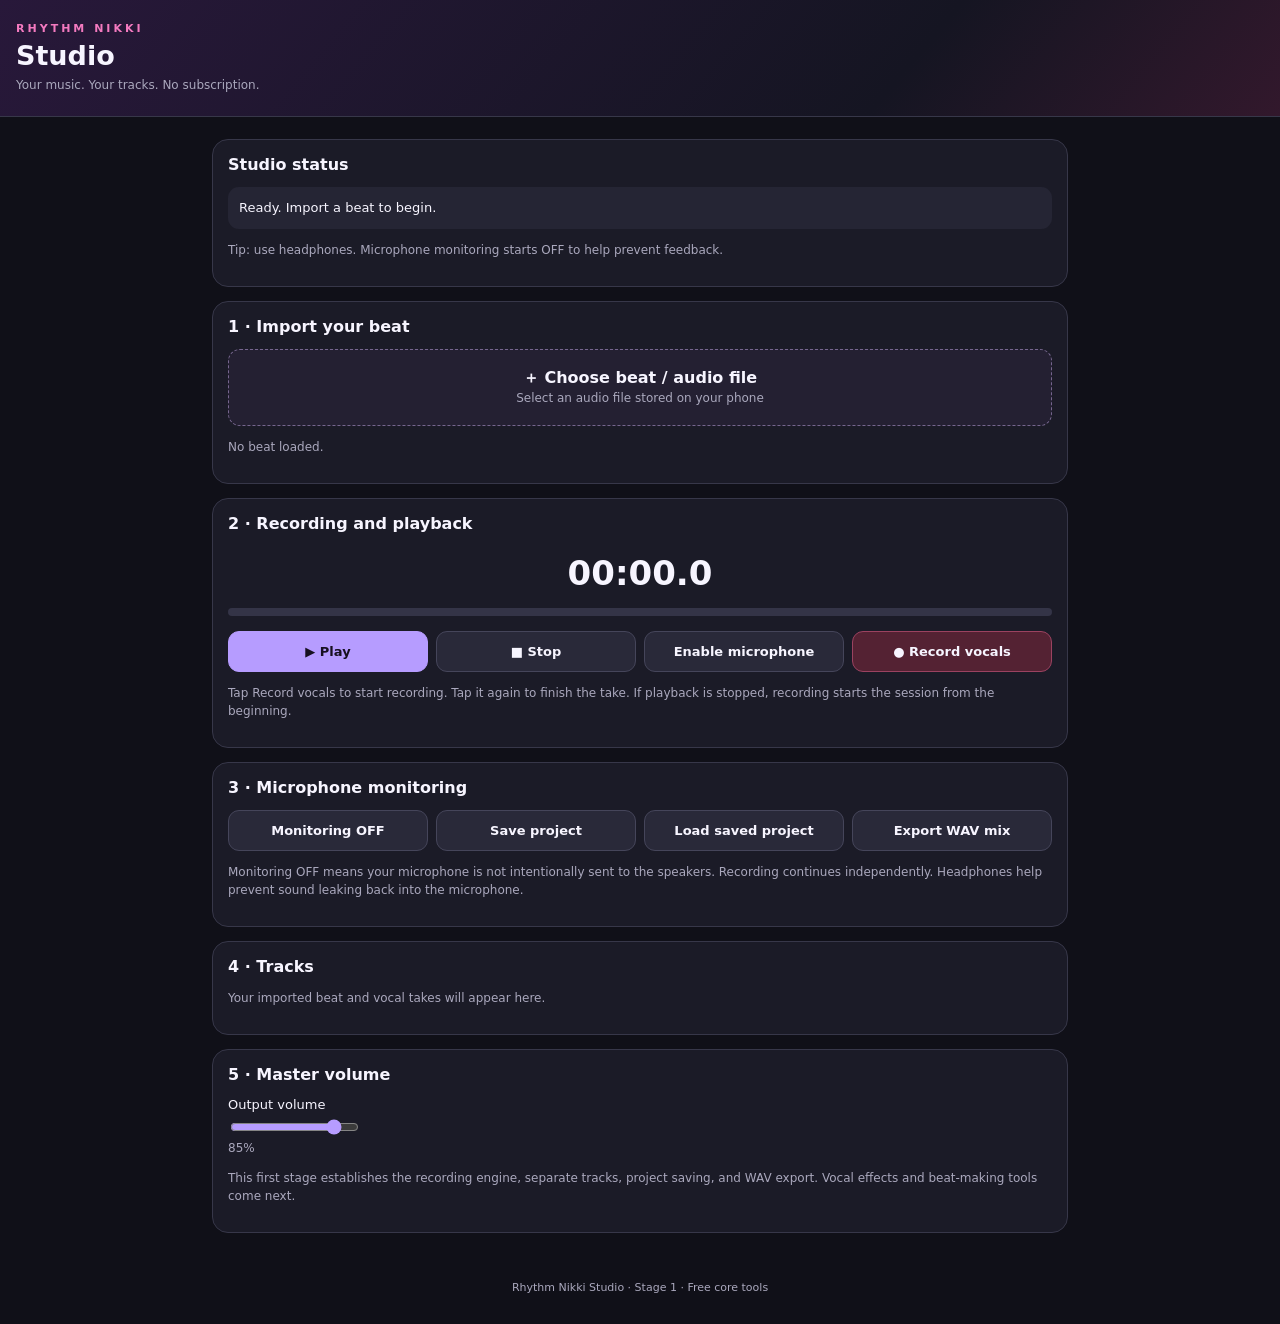
==== commit 5f3e6c5c: "Update print statement from 'Hello' to 'Goodbye'" ====
--- a/index.html
+++ b/index.html
@@ -1,999 +1,722 @@
+
 <!DOCTYPE html>
 <html lang="en">
 <head>
 <meta charset="UTF-8">
-<meta name="viewport" content="width=device-width, initial-scale=1, maximum-scale=1, viewport-fit=cover">
-<meta name="theme-color" content="#101018">
+<meta name="viewport" content="width=device-width,initial-scale=1,viewport-fit=cover">
+<meta name="theme-color" content="#11111a">
 <title>Rhythm Nikki Studio</title>
-
 <style>
-:root {
-  --bg: #101018;
-  --panel: #1a1a25;
-  --panel2: #222230;
-  --text: #f5f4ff;
-  --muted: #aaa8bd;
-  --purple: #a78bfa;
-  --pink: #f472b6;
-  --green: #4ade80;
-  --red: #fb7185;
-  --border: #343447;
-}
-* { box-sizing: border-box; }
-body {
-  margin: 0;
-  background: var(--bg);
-  color: var(--text);
-  font-family: system-ui, -apple-system, sans-serif;
-}
-button, input, select { font: inherit; }
-button {
-  border: 1px solid var(--border);
-  border-radius: 12px;
-  padding: 12px 14px;
-  color: var(--text);
-  background: var(--panel2);
-  cursor: pointer;
-  font-weight: 650;
-}
-button:disabled { opacity: .4; cursor: not-allowed; }
-button.primary {
-  background: var(--purple);
-  color: #171222;
-  border-color: var(--purple);
-}
-button.record {
-  background: #57202d;
-  border-color: #a93e59;
-}
-button.active { outline: 2px solid var(--purple); }
-button.danger { color: #ff9aab; }
-header {
-  padding: 22px 16px 16px;
-  background: linear-gradient(130deg, #21152e, #151521 65%, #24142a);
-  border-bottom: 1px solid var(--border);
-}
-.brand {
-  color: var(--pink);
-  font-size: 12px;
-  letter-spacing: 3px;
-  font-weight: 800;
-}
-h1 { margin: 7px 0 4px; font-size: 26px; }
-.subtitle { color: var(--muted); font-size: 13px; }
-main { max-width: 900px; margin: auto; padding: 14px; }
-.panel {
-  background: var(--panel);
-  border: 1px solid var(--border);
-  border-radius: 17px;
-  padding: 15px;
-  margin-bottom: 14px;
-}
-h2 { font-size: 16px; margin: 0 0 13px; }
-.small { font-size: 12px; color: var(--muted); line-height: 1.55; }
-.status {
-  display: flex;
-  align-items: flex-start;
-  gap: 9px;
-  padding: 12px;
-  border-radius: 12px;
-  background: #242433;
-  font-size: 13px;
-  line-height: 1.5;
-  overflow-wrap: anywhere;
-}
-.dot {
-  width: 9px;
-  height: 9px;
-  border-radius: 50%;
-  background: var(--green);
-  margin-top: 5px;
-  flex-shrink: 0;
-}
-.toolbar {
-  display: grid;
-  grid-template-columns: repeat(2, minmax(0, 1fr));
-  gap: 9px;
-}
-.toolbar button { min-height: 48px; }
-.upload {
-  display: block;
-  padding: 15px;
-  text-align: center;
-  border: 1px dashed #696080;
-  border-radius: 13px;
-  background: #211d2d;
-  cursor: pointer;
-}
-.upload input { display: none; }
-.clock {
-  font-size: 35px;
-  font-weight: 800;
-  font-variant-numeric: tabular-nums;
-  text-align: center;
-  margin: 8px 0;
-  letter-spacing: 2px;
-}
-.timeline {
-  height: 12px;
-  border-radius: 99px;
-  background: #303041;
-  overflow: hidden;
-  margin: 12px 0 5px;
-}
-#progress {
-  height: 100%;
-  width: 0%;
-  background: linear-gradient(90deg, var(--purple), var(--pink));
-}
-.track {
-  border: 1px solid var(--border);
-  border-radius: 13px;
-  padding: 12px;
-  margin: 9px 0;
-  background: #171721;
-}
-.trackTop {
-  display: flex;
-  justify-content: space-between;
-  gap: 10px;
-  align-items: center;
-}
-.trackName { font-size: 14px; font-weight: 750; overflow-wrap: anywhere; }
-.trackMeta { color: var(--muted); font-size: 11px; margin-top: 4px; }
-.trackWave {
-  height: 27px;
-  display: flex;
-  gap: 2px;
-  align-items: center;
-  overflow: hidden;
-  margin: 10px 0;
-}
-.trackWave span {
-  display: block;
-  flex: 1;
-  min-width: 2px;
-  border-radius: 3px;
-  background: var(--purple);
-}
-.track.beat .trackWave span { background: #38bdf8; }
-.track.vocal .trackWave span { background: var(--pink); }
-.trackControls { display: flex; gap: 8px; align-items: center; }
-.trackControls button { padding: 7px 10px; font-size: 12px; }
-.trackControls input { min-width: 0; width: 100%; accent-color: var(--purple); }
-label.controlLabel { display: block; font-size: 13px; margin: 14px 0 6px; }
-input[type="range"] { width: 100%; accent-color: var(--purple); }
-.toggleRow {
-  display: flex;
-  justify-content: space-between;
-  align-items: center;
-  gap: 12px;
-}
-.toggleRow + .toggleRow { margin-top: 12px; }
-select {
-  background: var(--panel2);
-  color: var(--text);
-  border: 1px solid var(--border);
-  padding: 10px;
-  border-radius: 10px;
-  max-width: 100%;
-}
-footer {
-  text-align: center;
-  color: var(--muted);
-  font-size: 11px;
-  padding: 15px 10px 30px;
-}
-@media(min-width:650px) {
-  main { padding: 22px; }
-  .toolbar { grid-template-columns: repeat(4, minmax(0, 1fr)); }
-}
+:root{color-scheme:dark;--bg:#101018;--panel:#1b1b27;--line:#373749;--text:#f7f5ff;--muted:#aaa8bd;--purple:#b69cff;--pink:#f47ac0;--green:#62e6a1;--red:#ff7288}
+*{box-sizing:border-box}
+body{margin:0;background:var(--bg);color:var(--text);font-family:system-ui,-apple-system,sans-serif}
+header{padding:22px 16px;background:linear-gradient(130deg,#28183a,#151522 70%,#32182c);border-bottom:1px solid var(--line)}
+.brand{font-size:11px;letter-spacing:3px;color:var(--pink);font-weight:850}
+h1{font-size:27px;margin:5px 0}
+h2{font-size:16px;margin:0 0 13px}
+p{line-height:1.5}
+.small{font-size:12px;color:var(--muted);line-height:1.5}
+main{max-width:900px;margin:auto;padding:14px}
+.panel{background:var(--panel);border:1px solid var(--line);border-radius:16px;padding:15px;margin-bottom:14px}
+button{background:#292939;color:var(--text);border:1px solid #45455a;border-radius:11px;padding:12px;font:inherit;font-size:13px;font-weight:700;cursor:pointer}
+button:disabled{opacity:.45}
+button.primary{background:var(--purple);color:#171020;border-color:var(--purple)}
+button.record{background:#542233;border-color:#9b4260}
+button.active{outline:2px solid var(--pink)}
+button.danger{color:#ff9cad}
+.grid{display:grid;grid-template-columns:repeat(2,minmax(0,1fr));gap:8px}
+.status{padding:11px;background:#252534;border-radius:11px;font-size:13px;line-height:1.5;overflow-wrap:anywhere}
+.upload{display:block;text-align:center;border:1px dashed #76668e;background:#242032;padding:18px;border-radius:12px;cursor:pointer}
+.upload input{display:none}
+.clock{text-align:center;font-size:34px;font-weight:800;font-variant-numeric:tabular-nums;padding:7px}
+.bar{height:8px;border-radius:10px;background:#343447;overflow:hidden;margin:8px 0 15px}
+#progress{height:100%;width:0;background:linear-gradient(90deg,var(--purple),var(--pink))}
+.track{padding:12px;background:#15151f;border:1px solid var(--line);border-radius:12px;margin:9px 0}
+.tracktop{display:flex;justify-content:space-between;align-items:center;gap:8px}
+.trackname{font-size:13px;font-weight:750;overflow-wrap:anywhere}
+.trackmeta{font-size:11px;color:var(--muted);margin-top:4px}
+.wave{display:flex;height:28px;align-items:center;gap:2px;overflow:hidden;margin:10px 0}
+.wave span{flex:1;min-width:2px;border-radius:2px;background:var(--pink)}
+.track.beat .wave span{background:#53c7fa}
+.controls{display:flex;align-items:center;gap:8px}
+.controls input{width:100%;min-width:0}
+input[type=range]{accent-color:var(--purple)}
+label.control{display:block;margin:12px 0 5px;font-size:13px}
+footer{text-align:center;color:var(--muted);font-size:11px;padding:12px 10px 30px}
+@media(min-width:620px){main{padding:22px}.grid{grid-template-columns:repeat(4,minmax(0,1fr))}}
 </style>
 </head>
-
 <body>
 <header>
   <div class="brand">RHYTHM NIKKI</div>
   <h1>Studio</h1>
-  <div class="subtitle">Record your vocals. Build your sound.</div>
+  <div class="small">Your music. Your tracks. No subscription.</div>
 </header>
 
 <main>
   <section class="panel">
     <h2>Studio status</h2>
-    <div class="status">
-      <span class="dot" id="statusDot"></span>
-      <span id="status">Ready. Upload a beat to get started.</span>
-    </div>
-    <p class="small">
-      Recording and microphone monitoring are separate. You can record vocals
-      with monitoring turned off.
-    </p>
+    <div class="status" id="status" role="status">Ready. Import a beat to begin.</div>
+    <p class="small">Tip: use headphones. Microphone monitoring starts OFF to help prevent feedback.</p>
   </section>
 
   <section class="panel">
-    <h2>1. Import your beat</h2>
+    <h2>1 · Import your beat</h2>
     <label class="upload">
-      <strong>＋ Choose an audio file</strong>
-      <div class="small">MP3, WAV, M4A and other browser-supported audio</div>
+      <strong>＋ Choose beat / audio file</strong>
+      <div class="small">Select an audio file stored on your phone</div>
       <input id="beatFile" type="file" accept="audio/*">
     </label>
-    <p id="beatName" class="small">No beat imported yet.</p>
+    <p id="beatInfo" class="small">No beat loaded.</p>
   </section>
 
   <section class="panel">
-    <h2>2. Transport controls</h2>
+    <h2>2 · Recording and playback</h2>
     <div class="clock" id="clock">00:00.0</div>
-    <div class="timeline"><div id="progress"></div></div>
-    <div class="toolbar">
+    <div class="bar"><div id="progress"></div></div>
+    <div class="grid">
       <button id="playBtn" class="primary">▶ Play</button>
       <button id="stopBtn">■ Stop</button>
+      <button id="micBtn">Enable microphone</button>
       <button id="recordBtn" class="record">● Record vocals</button>
-      <button id="exportBtn">⇩ Export WAV</button>
     </div>
-    <p class="small">
-      Tap Record vocals to record against your beat. Tap the same button again
-      to finish and save your take. Use headphones to reduce beat bleed.
-    </p>
+    <p class="small">Tap Record vocals to start recording. Tap it again to finish the take. If playback is stopped, recording starts the session from the beginning.</p>
   </section>
 
   <section class="panel">
-    <h2>3. Microphone settings</h2>
-    <div class="toggleRow">
-      <div>
-        <strong>Microphone</strong>
-        <div class="small">Required for vocal recording</div>
-      </div>
-      <button id="micBtn" class="primary">Enable mic</button>
+    <h2>3 · Microphone monitoring</h2>
+    <div class="grid">
+      <button id="monitorBtn">Monitoring OFF</button>
+      <button id="saveBtn">Save project</button>
+      <button id="loadBtn">Load saved project</button>
+      <button id="exportBtn">Export WAV mix</button>
     </div>
-    <div class="toggleRow">
-      <div>
-        <strong>Live monitoring</strong>
-        <div class="small">Hear your microphone through your device</div>
-      </div>
-      <button id="monitorBtn">Monitoring OFF</button>
-    </div>
-    <p class="small">
-      Monitoring starts OFF to prevent unwanted feedback. Turning it OFF never
-      disables recording. Speakers can cause acoustic feedback when monitoring
-      is ON; headphones are recommended.
-    </p>
+    <p class="small">Monitoring OFF means your microphone is not intentionally sent to the speakers. Recording continues independently. Headphones help prevent sound leaking back into the microphone.</p>
   </section>
 
   <section class="panel">
-    <h2>4. Tracks</h2>
-    <div id="tracks">
-      <p class="small">Your beat and recorded vocals will appear here.</p>
-    </div>
+    <h2>4 · Tracks</h2>
+    <div id="tracks"><p class="small">Your imported beat and vocal takes will appear here.</p></div>
   </section>
 
   <section class="panel">
-    <h2>5. Vocal effects</h2>
-    <label class="controlLabel" for="eq">Vocal tone — bass to treble</label>
-    <input id="eq" type="range" min="-12" max="12" value="0" step="1">
-    <div class="small" id="eqValue">0 dB</div>
-
-    <label class="controlLabel" for="reverb">Reverb</label>
-    <input id="reverb" type="range" min="0" max="60" value="0" step="1">
-    <div class="small" id="reverbValue">0%</div>
-
-    <label class="controlLabel" for="volume">Master volume</label>
-    <input id="volume" type="range" min="0" max="100" value="85">
-    <div class="small" id="volumeValue">85%</div>
-    <p class="small">
-      EQ and reverb affect playback and the WAV mix. They do not change the
-      original microphone recording.
-    </p>
+    <h2>5 · Master volume</h2>
+    <label class="control" for="masterVolume">Output volume</label>
+    <input id="masterVolume" type="range" min="0" max="100" value="85">
+    <div id="volumeText" class="small">85%</div>
+    <p class="small">This first stage establishes the recording engine, separate tracks, project saving, and WAV export. Vocal effects and beat-making tools come next.</p>
   </section>
 </main>
-
-<footer>Rhythm Nikki Studio · Save your exported mix to your device.</footer>
+<footer>Rhythm Nikki Studio · Stage 1 · Free core tools</footer>
 
 <script>
 "use strict";
 
 const $ = id => document.getElementById(id);
 
-let audioCtx = null;
+let ctx = null;
 let micStream = null;
 let micSource = null;
 let micProcessor = null;
 let silentGain = null;
 let monitorGain = null;
 let masterGain = null;
-let masterFilter = null;
-let reverbNode = null;
-let reverbMix = null;
 
 let tracks = [];
-let playNodes = [];
+let activeSources = [];
 let playing = false;
 let recording = false;
-let monitorOn = false;
-let playStart = 0;
+let monitoring = false;
 let playOffset = 0;
-let recordOffset = 0;
-let recordChunks = [];
-let takeNumber = 0;
-let rafId = 0;
-let recordHadPlayback = false;
-let generation = 0;
-
-function setStatus(message, isError = false) {
+let playStartedAt = 0;
+let animation = 0;
+let chunks = [];
+let takeCount = 0;
+let projectDB = null;
+
+function status(message, error=false) {
   $("status").textContent = message;
-  $("statusDot").style.background = isError ? "#fb7185" : "#4ade80";
-}
-
-function formatTime(seconds) {
-  seconds = Math.max(0, seconds || 0);
-  const mins = Math.floor(seconds / 60);
-  const secs = (seconds % 60).toFixed(1).padStart(4, "0");
-  return String(mins).padStart(2, "0") + ":" + secs;
-}
-
-function currentPosition() {
-  if (!playing || !audioCtx) return playOffset;
-  return playOffset + (audioCtx.currentTime - playStart);
-}
-
-function totalDuration() {
-  return tracks.reduce((longest, track) =>
-    Math.max(longest, track.startAt + track.buffer.duration), 0);
-}
-
-function updateClock() {
-  const pos = currentPosition();
-  const duration = totalDuration();
-  $("clock").textContent = formatTime(pos);
-  $("progress").style.width = duration
-    ? Math.min(100, pos / duration * 100) + "%"
-    : "0%";
-
-  if (playing && pos >= duration && duration > 0) {
-    pausePlayback();
+  $("status").style.borderLeft = error ? "3px solid var(--red)" : "3px solid var(--green)";
+}
+
+function timeText(n) {
+  n = Math.max(0, Number(n) || 0);
+  return String(Math.floor(n/60)).padStart(2,"0") + ":" +
+    (n%60).toFixed(1).padStart(4,"0");
+}
+
+function duration() {
+  return tracks.reduce((max,t)=>Math.max(max,t.start+t.buffer.duration),0);
+}
+
+function position() {
+  return playing && ctx ? playOffset + ctx.currentTime-playStartedAt : playOffset;
+}
+
+async function audio() {
+  if (!ctx) {
+    const AC = window.AudioContext || window.webkitAudioContext;
+    if (!AC) throw new Error("Web Audio is not supported. Please use Chrome.");
+    ctx = new AC();
+    masterGain = ctx.createGain();
+    masterGain.gain.value = Number($("masterVolume").value)/100;
+    masterGain.connect(ctx.destination);
+  }
+  if (ctx.state === "suspended") await ctx.resume();
+  return ctx;
+}
+
+function updateTransport() {
+  const p = position();
+  const d = duration();
+  $("clock").textContent = timeText(p);
+  $("progress").style.width = d ? Math.min(100,p/d*100)+"%" : "0%";
+
+  if (playing && d > 0 && p >= d) {
+    stopSources();
+    playing = false;
     playOffset = 0;
-    $("clock").textContent = formatTime(0);
+    $("playBtn").textContent = "▶ Play";
+    $("clock").textContent = timeText(0);
     $("progress").style.width = "0%";
-  } else if (playing) {
-    rafId = requestAnimationFrame(updateClock);
-  }
-}
-
-async function ensureContext() {
-  if (!audioCtx) {
-    const AudioContextClass = window.AudioContext || window.webkitAudioContext;
-    if (!AudioContextClass) {
-      throw new Error("This browser does not support Web Audio. Try Chrome.");
-    }
-
-    audioCtx = new AudioContextClass();
-
-    masterGain = audioCtx.createGain();
-    masterFilter = audioCtx.createBiquadFilter();
-    masterFilter.type = "peaking";
-    masterFilter.frequency.value = 2500;
-    masterFilter.Q.value = 0.7;
-
-    reverbNode = audioCtx.createConvolver();
-    reverbMix = audioCtx.createGain();
-    reverbMix.gain.value = 0;
-
-    masterGain.gain.value = Number($("volume").value) / 100;
-
-    masterFilter.connect(masterGain);
-    masterGain.connect(audioCtx.destination);
-
-    reverbNode.connect(reverbMix);
-    reverbMix.connect(masterGain);
-
-    await makeReverbImpulse();
-  }
-
-  if (audioCtx.state === "suspended") await audioCtx.resume();
-  return audioCtx;
-}
-
-async function makeReverbImpulse() {
-  if (!audioCtx || !reverbNode) return;
-
-  const duration = 2.2;
-  const rate = audioCtx.sampleRate;
-  const impulse = audioCtx.createBuffer(2, Math.floor(rate * duration), rate);
-
-  for (let channel = 0; channel < 2; channel++) {
-    const data = impulse.getChannelData(channel);
-    for (let i = 0; i < data.length; i++) {
-      const fade = Math.pow(1 - i / data.length, 3);
-      data[i] = (Math.random() * 2 - 1) * fade;
-    }
-  }
-
-  reverbNode.buffer = impulse;
-}
-
-function connectTrackSource(source, track) {
-  const gain = audioCtx.createGain();
-  gain.gain.value = track.muted ? 0 : track.volume;
-  source.connect(gain);
-
-  if (track.kind === "vocal") {
-    const dry = audioCtx.createGain();
-    dry.gain.value = 1 - Number($("reverb").value) / 100;
-    gain.connect(dry);
-    dry.connect(masterFilter);
-
-    const wet = audioCtx.createGain();
-    wet.gain.value = Number($("reverb").value) / 100;
-    gain.connect(reverbNode);
-    reverbMix.gain.value = wet.gain.value;
-    reverbNode.connect(masterFilter);
-  } else {
-    gain.connect(masterFilter);
-  }
-
-  return source;
-}
-
-function stopScheduledNodes() {
-  for (const node of playNodes) {
-    try { node.stop(); } catch (_) {}
-    try { node.disconnect(); } catch (_) {}
-  }
-  playNodes = [];
+    return;
+  }
+  if (playing) animation = requestAnimationFrame(updateTransport);
+}
+
+function stopSources() {
+  for (const item of activeSources) {
+    try { item.source.stop(); } catch (_) {}
+    try { item.source.disconnect(); } catch (_) {}
+    try { item.gain.disconnect(); } catch (_) {}
+  }
+  activeSources = [];
+  cancelAnimationFrame(animation);
 }
 
 function startPlayback() {
-  if (!audioCtx || !tracks.length) {
-    setStatus("Import a beat or record a vocal before playing.", true);
+  if (!ctx || !tracks.length) {
+    status("Import a beat or record a take first.",true);
     return;
   }
-
   if (playing) return;
 
-  if (playOffset >= totalDuration()) playOffset = 0;
-
-  const startTime = audioCtx.currentTime + 0.04;
-  playStart = startTime;
+  const end = duration();
+  if (!end) {
+    status("There is no audio to play.",true);
+    return;
+  }
+  if (playOffset >= end) playOffset = 0;
+
+  const base = ctx.currentTime + 0.06;
+  playStartedAt = base;
   playing = true;
 
-  for (const track of tracks) {
-    const trackEnd = track.startAt + track.buffer.duration;
-    if (trackEnd <= playOffset) continue;
-
-    const source = audioCtx.createBufferSource();
-    source.buffer = track.buffer;
-
-    const trackPosition = Math.max(0, playOffset - track.startAt);
-    const delay = Math.max(0, track.startAt - playOffset);
-
-    connectTrackSource(source, track);
-    source.start(startTime + delay, trackPosition);
-    playNodes.push(source);
+  for (const t of tracks) {
+    if (t.muted) continue;
+    const endOfTrack = t.start + t.buffer.duration;
+    if (endOfTrack <= playOffset) continue;
+
+    const source = ctx.createBufferSource();
+    source.buffer = t.buffer;
+    const gain = ctx.createGain();
+    gain.gain.value = t.volume;
+    source.connect(gain);
+    gain.connect(masterGain);
+
+    const offsetIntoTrack = Math.max(0,playOffset-t.start);
+    const delay = Math.max(0,t.start-playOffset);
+    source.start(base+delay,offsetIntoTrack);
+    activeSources.push({source,gain,track:t});
   }
 
   $("playBtn").textContent = "Ⅱ Pause";
-  setStatus("Playing your session.");
-  cancelAnimationFrame(rafId);
-  rafId = requestAnimationFrame(updateClock);
+  status("Playing session.");
+  cancelAnimationFrame(animation);
+  animation = requestAnimationFrame(updateTransport);
 }
 
 function pausePlayback() {
   if (!playing) return;
-  playOffset = currentPosition();
+  playOffset = Math.min(position(),duration());
   playing = false;
-  stopScheduledNodes();
-  cancelAnimationFrame(rafId);
+  stopSources();
   $("playBtn").textContent = "▶ Play";
-  updateClock();
+  updateTransport();
 }
 
 function stopPlayback() {
   playing = false;
   playOffset = 0;
-  stopScheduledNodes();
-  cancelAnimationFrame(rafId);
+  stopSources();
   $("playBtn").textContent = "▶ Play";
-  updateClock();
+  updateTransport();
+}
+
+function refreshActiveTrack(track) {
+  for (const item of activeSources) {
+    if (item.track === track && ctx) {
+      item.gain.gain.setTargetAtTime(
+        track.muted ? 0 : track.volume,ctx.currentTime,0.015
+      );
+    }
+  }
+}
+
+function waveHTML(buffer) {
+  const data = buffer.getChannelData(0);
+  let html = "";
+  const count = 70;
+  const step = Math.max(1,Math.floor(data.length/count));
+  for (let i=0;i<count;i++) {
+    let peak=0;
+    for (let j=i*step;j<Math.min(data.length,(i+1)*step);j++) {
+      peak=Math.max(peak,Math.abs(data[j]));
+    }
+    html += '<span style="height:'+Math.max(3,Math.round(peak*27))+'px"></span>';
+  }
+  return html;
+}
+
+function renderTracks() {
+  const box = $("tracks");
+  box.replaceChildren();
+
+  if (!tracks.length) {
+    const p=document.createElement("p");
+    p.className="small";
+    p.textContent="Your imported beat and vocal takes will appear here.";
+    box.append(p);
+    return;
+  }
+
+  tracks.forEach(t=>{
+    const card=document.createElement("div");
+    card.className="track "+t.kind;
+
+    const top=document.createElement("div");
+    top.className="tracktop";
+    const left=document.createElement("div");
+
+    const name=document.createElement("div");
+    name.className="trackname";
+    name.textContent=t.name;
+
+    const meta=document.createElement("div");
+    meta.className="trackmeta";
+    meta.textContent=(t.kind==="beat"?"BEAT":"VOCAL")+" · "+timeText(t.buffer.duration)+" · Start "+timeText(t.start);
+
+    left.append(name,meta);
+    const mute=document.createElement("button");
+    mute.textContent=t.muted?"Unmute":"Mute";
+    mute.onclick=()=>{
+      t.muted=!t.muted;
+      refreshActiveTrack(t);
+      renderTracks();
+    };
+    top.append(left,mute);
+
+    const wave=document.createElement("div");
+    wave.className="wave";
+    wave.innerHTML=waveHTML(t.buffer);
+
+    const controls=document.createElement("div");
+    controls.className="controls";
+
+    const volLabel=document.createElement("span");
+    volLabel.className="small";
+    volLabel.textContent="Vol";
+
+    const vol=document.createElement("input");
+    vol.type="range";vol.min="0";vol.max="150";
+    vol.value=String(Math.round(t.volume*100));
+    vol.setAttribute("aria-label",t.name+" volume");
+    vol.oninput=()=>{
+      t.volume=Number(vol.value)/100;
+      refreshActiveTrack(t);
+    };
+
+    const del=document.createElement("button");
+    del.className="danger";del.textContent="Delete";
+    del.onclick=()=>{
+      if(recording){status("Finish recording before deleting tracks.",true);return;}
+      stopPlayback();
+      tracks=tracks.filter(x=>x!==t);
+      renderTracks();
+      status("Track deleted.");
+    };
+
+    controls.append(volLabel,vol,del);
+    card.append(top,wave,controls);
+    box.append(card);
+  });
 }
 
 async function importBeat(file) {
   try {
-    await ensureContext();
-    setStatus("Loading beat…");
-
-    const bytes = await file.arrayBuffer();
-    const decoded = await audioCtx.decodeAudioData(bytes);
-
-    tracks = tracks.filter(track => track.kind !== "beat");
+    await audio();
+    status("Loading beat…");
+    const decoded=await ctx.decodeAudioData(await file.arrayBuffer());
+    stopPlayback();
+
+    tracks=tracks.filter(t=>t.kind!=="beat");
     tracks.unshift({
-      id: crypto.randomUUID ? crypto.randomUUID() : String(Date.now()),
-      name: file.name,
-      kind: "beat",
-      buffer: decoded,
-      startAt: 0,
-      volume: 1,
-      muted: false
+      name:file.name,kind:"beat",buffer:decoded,
+      start:0,volume:1,muted:false
     });
 
-    playOffset = 0;
-    stopPlayback();
+    $("beatInfo").textContent=file.name+" · "+timeText(decoded.duration);
     renderTracks();
-    $("beatName").textContent =
-      file.name + " · " + formatTime(decoded.duration);
-
-    setStatus("Beat loaded successfully. Enable the mic and record your vocals.");
-  } catch (error) {
-    console.error(error);
-    setStatus("Could not load this audio file. Try a WAV or MP3 file.", true);
+    status("Beat loaded. Enable your microphone to record vocals.");
+  } catch(e) {
+    console.error(e);
+    status("Could not load this file. Try an MP3 or WAV file.",true);
   }
 }
 
 async function enableMic() {
   try {
-    if (!navigator.mediaDevices || !navigator.mediaDevices.getUserMedia) {
-      throw new Error("Microphone access is unavailable. Open this page in Chrome over HTTPS.");
-    }
-
-    await ensureContext();
-
+    if (!navigator.mediaDevices?.getUserMedia) {
+      throw new Error("Open the GitHub Pages website over HTTPS in Chrome.");
+    }
+    await audio();
     if (micStream) {
-      setStatus("Microphone is already enabled.");
+      status("Microphone is already enabled.");
       return;
     }
 
-    micStream = await navigator.mediaDevices.getUserMedia({
-      audio: {
-        echoCancellation: false,
-        noiseSuppression: false,
-        autoGainControl: false,
-        channelCount: 1
+    micStream=await navigator.mediaDevices.getUserMedia({
+      audio:{
+        echoCancellation:false,
+        noiseSuppression:false,
+        autoGainControl:false,
+        channelCount:1
       },
-      video: false
+      video:false
     });
 
-    micSource = audioCtx.createMediaStreamSource(micStream);
-
-    // ScriptProcessor captures raw PCM directly. This avoids depending on
-    // MediaRecorder codecs and WebM decoding for the vocal track.
-    const bufferSize = 4096;
-    micProcessor = audioCtx.createScriptProcessor(bufferSize, 1, 1);
-    silentGain = audioCtx.createGain();
-    silentGain.gain.value = 0;
-
-    micProcessor.onaudioprocess = event => {
-      if (!recording) return;
-      const input = event.inputBuffer.getChannelData(0);
-      recordChunks.push(new Float32Array(input));
+    micSource=ctx.createMediaStreamSource(micStream);
+
+    // Recording route: microphone -> processor -> silent output.
+    // The microphone is NOT connected to the audible master output.
+    micProcessor=ctx.createScriptProcessor(4096,1,1);
+    silentGain=ctx.createGain();
+    silentGain.gain.value=0;
+
+    micProcessor.onaudioprocess=event=>{
+      if(!recording) return;
+      chunks.push(new Float32Array(event.inputBuffer.getChannelData(0)));
     };
 
     micSource.connect(micProcessor);
     micProcessor.connect(silentGain);
-    silentGain.connect(audioCtx.destination);
-
-    monitorGain = audioCtx.createGain();
-    monitorGain.gain.value = 0;
+    silentGain.connect(ctx.destination);
+
+    // The monitoring route is connected only when the user enables it.
+    monitorGain=ctx.createGain();
+    monitorGain.gain.value=0;
+
+    $("micBtn").textContent="Microphone enabled";
+    $("micBtn").disabled=true;
+    status("Microphone ready. Monitoring is OFF.");
+  } catch(e) {
+    console.error(e);
+    status("Microphone error: "+(e.message||e),true);
+  }
+}
+
+function setMonitoring(on) {
+  if(!micSource||!monitorGain||!ctx) {
+    status("Enable the microphone first.",true);
+    return;
+  }
+
+  try { micSource.disconnect(monitorGain); } catch(_) {}
+  try { monitorGain.disconnect(); } catch(_) {}
+
+  monitoring=Boolean(on);
+  if(monitoring) {
+    // Lower monitoring level to reduce the risk of feedback.
+    monitorGain.gain.setValueAtTime(0.25,ctx.currentTime);
     micSource.connect(monitorGain);
-    monitorGain.connect(audioCtx.destination);
-
-    $("micBtn").textContent = "Mic enabled";
-    $("micBtn").disabled = true;
-    setStatus("Microphone enabled. Monitoring remains OFF.");
-  } catch (error) {
-    console.error(error);
-    setStatus("Microphone error: " + (error.message || error), true);
-  }
-}
-
-function setMonitoring(enabled) {
-  monitorOn = enabled;
-  if (monitorGain && audioCtx) {
-    monitorGain.gain.setTargetAtTime(
-      enabled ? 1 : 0,
-      audioCtx.currentTime,
-      0.025
-    );
-  }
-
-  $("monitorBtn").textContent = enabled ? "Monitoring ON" : "Monitoring OFF";
-  $("monitorBtn").classList.toggle("active", enabled);
-
-  setStatus(enabled
-    ? "Live microphone monitoring is ON. Use headphones to avoid feedback."
-    : "Live monitoring is OFF. You can still record vocals.");
+    monitorGain.connect(ctx.destination);
+  } else {
+    monitorGain.gain.setValueAtTime(0,ctx.currentTime);
+  }
+
+  $("monitorBtn").textContent=monitoring?"Monitoring ON":"Monitoring OFF";
+  $("monitorBtn").classList.toggle("active",monitoring);
+  status(monitoring
+    ?"Monitoring is ON. Headphones are strongly recommended."
+    :"Monitoring is OFF. The microphone can still record.");
 }
 
 async function startRecording() {
   try {
-    await ensureContext();
-
-    if (!micStream) {
+    await audio();
+    if(!micStream) {
       await enableMic();
-      if (!micStream) return;
-    }
-
-    if (!tracks.length) {
-      setStatus("Upload a beat before recording vocals.", true);
+      if(!micStream) return;
+    }
+    if(!tracks.some(t=>t.kind==="beat")) {
+      status("Import a beat before recording vocals.",true);
       return;
     }
 
-    recordChunks = [];
-    recordOffset = currentPosition();
-    recordHadPlayback = playing;
-
-    recording = true;
-    generation++;
-
-    if (!playing) startPlayback();
-
-    $("recordBtn").textContent = "■ Finish vocal take";
+    chunks=[];
+    const startPosition=playing?position():0;
+    if(!playing) playOffset=0;
+
+    // Save the take's timeline position before playback is started.
+    const takeStart=startPosition;
+    recording=true;
+
+    if(!playing) startPlayback();
+
+    $("recordBtn").textContent="■ Finish take";
     $("recordBtn").classList.add("active");
-    setStatus("Recording vocals… Monitoring " + (monitorOn ? "ON." : "OFF."));
-  } catch (error) {
-    console.error(error);
-    recording = false;
-    setStatus("Could not start recording: " + (error.message || error), true);
+    $("recordBtn").dataset.start=String(takeStart);
+    status("Recording vocals… Monitoring "+(monitoring?"ON":"OFF")+".");
+  } catch(e) {
+    recording=false;
+    console.error(e);
+    status("Could not start recording: "+(e.message||e),true);
   }
 }
 
 function finishRecording() {
-  if (!recording) return;
-
-  recording = false;
-  $("recordBtn").textContent = "● Record vocals";
+  if(!recording) return;
+  recording=false;
+  $("recordBtn").textContent="● Record vocals";
   $("recordBtn").classList.remove("active");
 
   try {
-    if (!recordChunks.length) {
-      setStatus("No microphone audio was captured. Check mic permission and try again.", true);
+    const count=chunks.reduce((sum,c)=>sum+c.length,0);
+    if(!count) {
+      status("No voice audio was captured. Check the microphone and try again.",true);
       return;
     }
 
-    const totalSamples = recordChunks.reduce((sum, chunk) => sum + chunk.length, 0);
-    const samples = new Float32Array(totalSamples);
-    let cursor = 0;
-
-    for (const chunk of recordChunks) {
-      samples.set(chunk, cursor);
-      cursor += chunk.length;
-    }
-
-    const buffer = audioCtx.createBuffer(1, samples.length, audioCtx.sampleRate);
-    buffer.copyToChannel(samples, 0);
-
-    takeNumber++;
+    const samples=new Float32Array(count);
+    let offset=0;
+    for(const c of chunks){samples.set(c,offset);offset+=c.length;}
+
+    const buffer=ctx.createBuffer(1,samples.length,ctx.sampleRate);
+    buffer.copyToChannel(samples,0);
+    takeCount++;
+
     tracks.push({
-      id: crypto.randomUUID ? crypto.randomUUID() : String(Date.now()),
-      name: "Vocal Take " + takeNumber,
-      kind: "vocal",
+      name:"Vocal Take "+takeCount,
+      kind:"vocal",
       buffer,
-      startAt: recordOffset,
-      volume: 1,
-      muted: false
+      start:Number($("recordBtn").dataset.start||0),
+      volume:1,
+      muted:false
     });
 
-    recordChunks = [];
+    chunks=[];
     renderTracks();
-    setStatus("Vocal take saved as a separate track. You can record another take.");
-  } catch (error) {
-    console.error(error);
-    setStatus("Could not save this take: " + (error.message || error), true);
-  }
-}
-
-function makeWave(track) {
-  const data = track.buffer.getChannelData(0);
-  const count = 64;
-  const step = Math.max(1, Math.floor(data.length / count));
-  let html = "";
-
-  for (let i = 0; i < count; i++) {
-    let peak = 0;
-    const start = i * step;
-    const end = Math.min(data.length, start + step);
-    for (let j = start; j < end; j++) {
-      peak = Math.max(peak, Math.abs(data[j]));
-    }
-    const height = Math.max(3, Math.round(peak * 25));
-    html += '<span style="height:' + height + 'px"></span>';
-  }
-  return html;
-}
-
-function renderTracks() {
-  const container = $("tracks");
-
-  if (!tracks.length) {
-    container.innerHTML = '<p class="small">Your beat and recorded vocals will appear here.</p>';
-    return;
-  }
-
-  container.innerHTML = "";
-
-  tracks.forEach(track => {
-    const card = document.createElement("div");
-    card.className = "track " + track.kind;
-
-    const top = document.createElement("div");
-    top.className = "trackTop";
-
-    const info = document.createElement("div");
-    const name = document.createElement("div");
-    name.className = "trackName";
-    name.textContent = track.name;
-
-    const meta = document.createElement("div");
-    meta.className = "trackMeta";
-    meta.textContent =
-      (track.kind === "beat" ? "BEAT" : "VOCAL") + " · " +
-      formatTime(track.buffer.duration) + " · Starts at " +
-      formatTime(track.startAt);
-
-    info.append(name, meta);
-
-    const mute = document.createElement("button");
-    mute.textContent = track.muted ? "Unmute" : "Mute";
-    mute.onclick = () => {
-      track.muted = !track.muted;
-      renderTracks();
-      setStatus(track.name + (track.muted ? " muted." : " unmuted."));
+    status("Vocal take saved. Record another take or export your mix.");
+  } catch(e) {
+    console.error(e);
+    status("Could not save the take: "+(e.message||e),true);
+  }
+}
+
+function wavBuffer(buffer) {
+  const channels=buffer.numberOfChannels;
+  const frames=buffer.length;
+  const bytes=2;
+  const size=frames*channels*bytes;
+  const out=new ArrayBuffer(44+size);
+  const v=new DataView(out);
+  const str=(p,s)=>{for(let i=0;i<s.length;i++)v.setUint8(p+i,s.charCodeAt(i));};
+
+  str(0,"RIFF");v.setUint32(4,36+size,true);str(8,"WAVE");
+  str(12,"fmt ");v.setUint32(16,16,true);
+  v.setUint16(20,1,true);v.setUint16(22,channels,true);
+  v.setUint32(24,buffer.sampleRate,true);
+  v.setUint32(28,buffer.sampleRate*channels*bytes,true);
+  v.setUint16(32,channels*bytes,true);v.setUint16(34,16,true);
+  str(36,"data");v.setUint32(40,size,true);
+
+  let p=44;
+  for(let i=0;i<frames;i++){
+    for(let c=0;c<channels;c++){
+      let s=buffer.getChannelData(c)[i];
+      s=Math.max(-1,Math.min(1,s));
+      v.setInt16(p,s<0?s*32768:s*32767,true);p+=2;
+    }
+  }
+  return out;
+}
+
+async function exportMix() {
+  if(!tracks.length){status("Nothing to export yet.",true);return;}
+  $("exportBtn").disabled=true;
+
+  try {
+    await audio();
+    status("Mixing audio for WAV export…");
+
+    const sampleRate=ctx.sampleRate;
+    const frames=Math.ceil(duration()*sampleRate);
+    const Offline=window.OfflineAudioContext||window.webkitOfflineAudioContext;
+    if(!Offline) throw new Error("WAV export is not supported in this browser.");
+
+    const off=new Offline(2,frames,sampleRate);
+    const master=off.createGain();
+    master.gain.value=Number($("masterVolume").value)/100;
+    master.connect(off.destination);
+
+    for(const t of tracks){
+      if(t.muted) continue;
+      const source=off.createBufferSource();
+      source.buffer=t.buffer;
+      const gain=off.createGain();
+      gain.gain.value=t.volume;
+      source.connect(gain);
+      gain.connect(master);
+      source.start(t.start);
+    }
+
+    const rendered=await off.startRendering();
+    const blob=new Blob([wavBuffer(rendered)],{type:"audio/wav"});
+    const url=URL.createObjectURL(blob);
+    const a=document.createElement("a");
+    a.href=url;a.download="Rhythm-Nikki-Mix.wav";
+    document.body.append(a);a.click();a.remove();
+    setTimeout(()=>URL.revokeObjectURL(url),30000);
+    status("WAV exported. Check your phone's Downloads folder.");
+  } catch(e) {
+    console.error(e);
+    status("Export failed: "+(e.message||e),true);
+  } finally {
+    $("exportBtn").disabled=false;
+  }
+}
+
+// IndexedDB stores track audio locally in the browser.
+function openProjectDB() {
+  return new Promise((resolve,reject)=>{
+    const request=indexedDB.open("RhythmNikkiStudio",1);
+    request.onupgradeneeded=()=>{
+      if(!request.result.objectStoreNames.contains("projects")) {
+        request.result.createObjectStore("projects");
+      }
     };
-
-    top.append(info, mute);
-
-    const wave = document.createElement("div");
-    wave.className = "trackWave";
-    wave.innerHTML = makeWave(track);
-
-    const controls = document.createElement("div");
-    controls.className = "trackControls";
-
-    const volLabel = document.createElement("span");
-    volLabel.textContent = "Vol";
-    volLabel.className = "small";
-
-    const volume = document.createElement("input");
-    volume.type = "range";
-    volume.min = "0";
-    volume.max = "150";
-    volume.value = String(Math.round(track.volume * 100));
-    volume.setAttribute("aria-label", track.name + " volume");
-    volume.oninput = () => {
-      track.volume = Number(volume.value) / 100;
-    };
-
-    const remove = document.createElement("button");
-    remove.className = "danger";
-    remove.textContent = "Delete";
-    remove.onclick = () => {
-      if (recording) {
-        setStatus("Finish recording before deleting a track.", true);
-        return;
-      }
-      stopPlayback();
-      tracks = tracks.filter(item => item.id !== track.id);
-      renderTracks();
-      setStatus("Track deleted.");
-    };
-
-    controls.append(volLabel, volume, remove);
-    card.append(top, wave, controls);
-    container.append(card);
+    request.onsuccess=()=>{projectDB=request.result;resolve(projectDB);};
+    request.onerror=()=>reject(request.error);
   });
 }
 
-function writeString(view, offset, string) {
-  for (let i = 0; i < string.length; i++) {
-    view.setUint8(offset + i, string.charCodeAt(i));
-  }
-}
-
-function audioBufferToWav(buffer) {
-  const channels = buffer.numberOfChannels;
-  const sampleRate = buffer.sampleRate;
-  const frames = buffer.length;
-  const bytesPerSample = 2;
-  const dataSize = frames * channels * bytesPerSample;
-  const arrayBuffer = new ArrayBuffer(44 + dataSize);
-  const view = new DataView(arrayBuffer);
-
-  writeString(view, 0, "RIFF");
-  view.setUint32(4, 36 + dataSize, true);
-  writeString(view, 8, "WAVE");
-  writeString(view, 12, "fmt ");
-  view.setUint32(16, 16, true);
-  view.setUint16(20, 1, true);
-  view.setUint16(22, channels, true);
-  view.setUint32(24, sampleRate, true);
-  view.setUint32(28, sampleRate * channels * bytesPerSample, true);
-  view.setUint16(32, channels * bytesPerSample, true);
-  view.setUint16(34, 16, true);
-  writeString(view, 36, "data");
-  view.setUint32(40, dataSize, true);
-
-  let offset = 44;
-  for (let i = 0; i < frames; i++) {
-    for (let channel = 0; channel < channels; channel++) {
-      let sample = buffer.getChannelData(channel)[i];
-      sample = Math.max(-1, Math.min(1, sample));
-      view.setInt16(offset, sample < 0 ? sample * 32768 : sample * 32767, true);
-      offset += 2;
-    }
-  }
-  return arrayBuffer;
-}
-
-async function exportMix() {
-  if (!tracks.length) {
-    setStatus("Nothing to export. Import a beat or record vocals first.", true);
-    return;
-  }
-
-  const exportButton = $("exportBtn");
-  exportButton.disabled = true;
-
+async function saveProject() {
+  if(!tracks.length){status("Import a beat or record a take before saving.",true);return;}
   try {
-    await ensureContext();
-    setStatus("Preparing WAV mix…");
-
-    const sampleRate = audioCtx.sampleRate;
-    const duration = totalDuration();
-    const frames = Math.ceil(duration * sampleRate);
-
-    if (!frames) throw new Error("The session is empty.");
-
-    const OfflineClass = window.OfflineAudioContext || window.webkitOfflineAudioContext;
-    if (!OfflineClass) throw new Error("WAV export is not supported in this browser.");
-
-    const offline = new OfflineClass(2, frames, sampleRate);
-    const master = offline.createGain();
-    const filter = offline.createBiquadFilter();
-    filter.type = "peaking";
-    filter.frequency.value = 2500;
-    filter.Q.value = 0.7;
-    filter.gain.value = Number($("eq").value);
-
-    master.gain.value = Number($("volume").value) / 100;
-    filter.connect(master);
-    master.connect(offline.destination);
-
-    const convolver = offline.createConvolver();
-    const impulseLength = Math.floor(sampleRate * 2);
-    const impulse = offline.createBuffer(2, impulseLength, sampleRate);
-
-    for (let c = 0; c < 2; c++) {
-      const arr = impulse.getChannelData(c);
-      for (let i = 0; i < arr.length; i++) {
-        arr[i] = (Math.random() * 2 - 1) *
-          Math.pow(1 - i / arr.length, 3);
-      }
-    }
-
-    convolver.buffer = impulse;
-    convolver.connect(filter);
-
-    const wetAmount = Number($("reverb").value) / 100;
-
-    for (const track of tracks) {
-      if (track.muted) continue;
-
-      const source = offline.createBufferSource();
-      source.buffer = track.buffer;
-
-      const gain = offline.createGain();
-      gain.gain.value = track.volume;
-      source.connect(gain);
-
-      if (track.kind === "vocal" && wetAmount > 0) {
-        const dry = offline.createGain();
-        dry.gain.value = 1 - wetAmount;
-        gain.connect(dry);
-        dry.connect(filter);
-
-        const wet = offline.createGain();
-        wet.gain.value = wetAmount;
-        gain.connect(wet);
-        wet.connect(convolver);
-      } else {
-        gain.connect(filter);
-      }
-
-      source.start(track.startAt);
-    }
-
-    const rendered = await offline.startRendering();
-    const wav = audioBufferToWav(rendered);
-    const blob = new Blob([wav], { type: "audio/wav" });
-    const url = URL.createObjectURL(blob);
-    const link = document.createElement("a");
-
-    link.href = url;
-    link.download = "Rhythm-Nikki-Mix.wav";
-    document.body.appendChild(link);
-    link.click();
-    link.remove();
-
-    setTimeout(() => URL.revokeObjectURL(url), 30000);
-    setStatus("WAV mix exported. Check your Downloads folder.");
-  } catch (error) {
-    console.error(error);
-    setStatus("Export failed: " + (error.message || error), true);
-  } finally {
-    exportButton.disabled = false;
-  }
-}
-
-$("beatFile").addEventListener("change", event => {
-  const file = event.target.files && event.target.files[0];
-  if (file) importBeat(file);
-  event.target.value = "";
+    const db=projectDB||await openProjectDB();
+    const data=[];
+    for(const t of tracks) {
+      data.push({
+        name:t.name,kind:t.kind,start:t.start,volume:t.volume,muted:t.muted,
+        sampleRate:t.buffer.sampleRate,
+        channels:Array.from({length:t.buffer.numberOfChannels},(_,i)=>
+          new Float32Array(t.buffer.getChannelData(i)))
+      });
+    }
+
+    await new Promise((resolve,reject)=>{
+      const tx=db.transaction("projects","readwrite");
+      tx.objectStore("projects").put(data,"latest");
+      tx.oncomplete=resolve;tx.onerror=()=>reject(tx.error);
+    });
+    status("Project saved in this browser on this device.");
+  } catch(e) {
+    console.error(e);
+    status("Save failed. Your browser may be low on storage.",true);
+  }
+}
+
+async function loadProject() {
+  try {
+    const db=projectDB||await openProjectDB();
+    const data=await new Promise((resolve,reject)=>{
+      const tx=db.transaction("projects","readonly");
+      const req=tx.objectStore("projects").get("latest");
+      req.onsuccess=()=>resolve(req.result);
+      req.onerror=()=>reject(req.error);
+    });
+
+    if(!data){status("No saved project was found in this browser.",true);return;}
+    if(recording){status("Finish recording before loading a project.",true);return;}
+
+    await audio();
+    stopPlayback();
+    tracks=data.map(t=>{
+      const buffer=ctx.createBuffer(t.channels.length,t.channels[0].length,t.sampleRate);
+      t.channels.forEach((ch,i)=>buffer.copyToChannel(ch,i));
+      return {
+        name:t.name,kind:t.kind,start:t.start,volume:t.volume,
+        muted:t.muted,buffer
+      };
+    });
+
+    takeCount=tracks.filter(t=>t.kind==="vocal").length;
+    const beat=tracks.find(t=>t.kind==="beat");
+    $("beatInfo").textContent=beat?beat.name:"No beat in project.";
+    renderTracks();
+    status("Saved project loaded.");
+  } catch(e) {
+    console.error(e);
+    status("Could not load project: "+(e.message||e),true);
+  }
+}
+
+$("beatFile").addEventListener("change",e=>{
+  const file=e.target.files?.[0];
+  if(file) importBeat(file);
+  e.target.value="";
 });
 
-$("micBtn").addEventListener("click", enableMic);
-
-$("monitorBtn").addEventListener("click", async () => {
+$("micBtn").addEventListener("click",enableMic);
+$("monitorBtn").addEventListener("click",async()=>{
+  try {await audio();setMonitoring(!monitoring);}
+  catch(e){status(e.message||String(e),true);}
+});
+
+$("playBtn").addEventListener("click",async()=>{
   try {
-    await ensureContext();
-    if (!micStream) {
-      setStatus("Enable the microphone first, then turn monitoring on.", true);
-      return;
-    }
-    setMonitoring(!monitorOn);
-  } catch (error) {
-    setStatus(error.message || String(error), true);
-  }
+    await audio();
+    if(playing) pausePlayback();
+    else startPlayback();
+  } catch(e){status(e.message||String(e),true);}
 });
 
-$("playBtn").addEventListener("click", async () => {
-  try {
-    await ensureContext();
-    if (playing) pausePlayback();
-    else startPlayback();
-  } catch (error) {
-    setStatus(error.message || String(error), true);
-  }
+$("stopBtn").addEventListener("click",()=>{
+  if(recording) finishRecording();
+  stopPlayback();
+  status("Stopped. Your tracks remain in the session.");
 });
 
-$("stopBtn").addEventListener("click", () => {
-  if (recording) finishRecording();
-  stopPlayback();
-  setStatus("Playback stopped. Your tracks are still saved in this session.");
-});
-
-$("recordBtn").addEventListener("click", () => {
-  if (recording) finishRecording();
+$("recordBtn").addEventListener("click",()=>{
+  if(recording) finishRecording();
   else startRecording();
 });
 
-$("exportBtn").addEventListener("click", exportMix);
-
-$("volume").addEventListener("input", () => {
-  const value = Number($("volume").value);
-  $("volumeValue").textContent = value + "%";
-  if (masterGain && audioCtx) {
-    masterGain.gain.setTargetAtTime(value / 100, audioCtx.currentTime, 0.02);
-  }
+$("exportBtn").addEventListener("click",exportMix);
+$("saveBtn").addEventListener("click",saveProject);
+$("loadBtn").addEventListener("click",loadProject);
+
+$("masterVolume").addEventListener("input",()=>{
+  const value=Number($("masterVolume").value);
+  $("volumeText").textContent=value+"%";
+  if(masterGain&&ctx) masterGain.gain.setTargetAtTime(value/100,ctx.currentTime,0.02);
 });
 
-$("eq").addEventListener("input", () => {
-  const value = Number($("eq").value);
-  $("eqValue").textContent = value + " dB";
-  if (masterFilter && audioCtx) {
-    masterFilter.gain.setTargetAtTime(value, audioCtx.currentTime, 0.02);
-  }
+window.addEventListener("pagehide",()=>{
+  if(micStream) micStream.getTracks().forEach(t=>t.stop());
 });
 
-$("reverb").addEventListener("input", () => {
-  const value = Number($("reverb").value);
-  $("reverbValue").textContent = value + "%";
-});
-
-window.addEventListener("pagehide", () => {
-  if (micStream) {
-    micStream.getTracks().forEach(track => track.stop());
-  }
-});
-
-updateClock();
+updateTransport();
 </script>
 </body>
 </html>
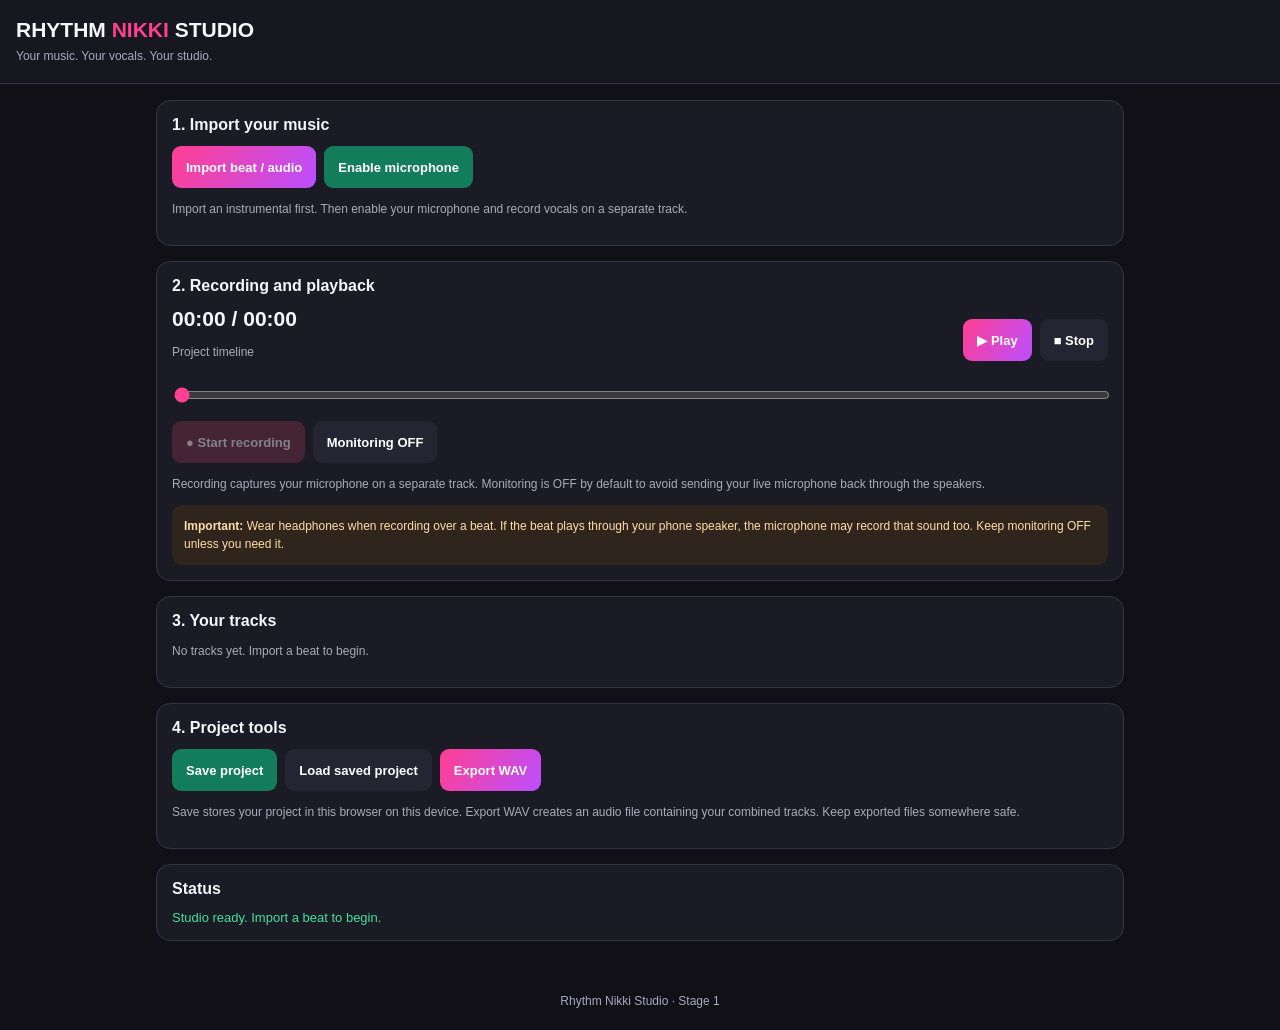
==== commit ee2715d4: "Update fmt.Println message from 'Hello' to 'Goodbye'" ====
--- a/index.html
+++ b/index.html
@@ -3,245 +3,489 @@
 <html lang="en">
 <head>
 <meta charset="UTF-8">
-<meta name="viewport" content="width=device-width,initial-scale=1,viewport-fit=cover">
-<meta name="theme-color" content="#11111a">
+<meta name="viewport" content="width=device-width, initial-scale=1.0">
+<meta name="theme-color" content="#101016">
 <title>Rhythm Nikki Studio</title>
+
 <style>
-:root{color-scheme:dark;--bg:#101018;--panel:#1b1b27;--line:#373749;--text:#f7f5ff;--muted:#aaa8bd;--purple:#b69cff;--pink:#f47ac0;--green:#62e6a1;--red:#ff7288}
-*{box-sizing:border-box}
-body{margin:0;background:var(--bg);color:var(--text);font-family:system-ui,-apple-system,sans-serif}
-header{padding:22px 16px;background:linear-gradient(130deg,#28183a,#151522 70%,#32182c);border-bottom:1px solid var(--line)}
-.brand{font-size:11px;letter-spacing:3px;color:var(--pink);font-weight:850}
-h1{font-size:27px;margin:5px 0}
-h2{font-size:16px;margin:0 0 13px}
-p{line-height:1.5}
-.small{font-size:12px;color:var(--muted);line-height:1.5}
-main{max-width:900px;margin:auto;padding:14px}
-.panel{background:var(--panel);border:1px solid var(--line);border-radius:16px;padding:15px;margin-bottom:14px}
-button{background:#292939;color:var(--text);border:1px solid #45455a;border-radius:11px;padding:12px;font:inherit;font-size:13px;font-weight:700;cursor:pointer}
-button:disabled{opacity:.45}
-button.primary{background:var(--purple);color:#171020;border-color:var(--purple)}
-button.record{background:#542233;border-color:#9b4260}
-button.active{outline:2px solid var(--pink)}
-button.danger{color:#ff9cad}
-.grid{display:grid;grid-template-columns:repeat(2,minmax(0,1fr));gap:8px}
-.status{padding:11px;background:#252534;border-radius:11px;font-size:13px;line-height:1.5;overflow-wrap:anywhere}
-.upload{display:block;text-align:center;border:1px dashed #76668e;background:#242032;padding:18px;border-radius:12px;cursor:pointer}
-.upload input{display:none}
-.clock{text-align:center;font-size:34px;font-weight:800;font-variant-numeric:tabular-nums;padding:7px}
-.bar{height:8px;border-radius:10px;background:#343447;overflow:hidden;margin:8px 0 15px}
-#progress{height:100%;width:0;background:linear-gradient(90deg,var(--purple),var(--pink))}
-.track{padding:12px;background:#15151f;border:1px solid var(--line);border-radius:12px;margin:9px 0}
-.tracktop{display:flex;justify-content:space-between;align-items:center;gap:8px}
-.trackname{font-size:13px;font-weight:750;overflow-wrap:anywhere}
-.trackmeta{font-size:11px;color:var(--muted);margin-top:4px}
-.wave{display:flex;height:28px;align-items:center;gap:2px;overflow:hidden;margin:10px 0}
-.wave span{flex:1;min-width:2px;border-radius:2px;background:var(--pink)}
-.track.beat .wave span{background:#53c7fa}
-.controls{display:flex;align-items:center;gap:8px}
-.controls input{width:100%;min-width:0}
-input[type=range]{accent-color:var(--purple)}
-label.control{display:block;margin:12px 0 5px;font-size:13px}
-footer{text-align:center;color:var(--muted);font-size:11px;padding:12px 10px 30px}
-@media(min-width:620px){main{padding:22px}.grid{grid-template-columns:repeat(4,minmax(0,1fr))}}
+:root {
+  --bg: #101016;
+  --panel: #1b1b25;
+  --panel2: #242432;
+  --text: #f5f5fa;
+  --muted: #aaaabd;
+  --pink: #ff3f91;
+  --purple: #9a6bff;
+  --border: #353546;
+  --green: #45e0a0;
+}
+* { box-sizing: border-box; }
+body {
+  margin: 0;
+  background: var(--bg);
+  color: var(--text);
+  font-family: Arial, sans-serif;
+}
+header {
+  padding: 18px 16px;
+  background: #171720;
+  border-bottom: 1px solid var(--border);
+  position: sticky;
+  top: 0;
+  z-index: 5;
+}
+.brand {
+  font-size: 21px;
+  font-weight: 800;
+}
+.brand span { color: var(--pink); }
+header p {
+  margin: 5px 0 0;
+  font-size: 12px;
+  color: var(--muted);
+}
+main {
+  max-width: 1000px;
+  margin: auto;
+  padding: 16px;
+}
+.panel {
+  background: var(--panel);
+  border: 1px solid var(--border);
+  border-radius: 14px;
+  padding: 15px;
+  margin-bottom: 15px;
+}
+h2 {
+  font-size: 16px;
+  margin: 0 0 12px;
+}
+p { line-height: 1.5; }
+.small {
+  color: var(--muted);
+  font-size: 12px;
+}
+button, .file-label {
+  border: 0;
+  border-radius: 9px;
+  padding: 12px 14px;
+  font-weight: 700;
+  font-size: 13px;
+  cursor: pointer;
+  color: white;
+  background: var(--panel2);
+  display: inline-flex;
+  align-items: center;
+  justify-content: center;
+  min-height: 42px;
+}
+button:disabled {
+  opacity: .45;
+  cursor: not-allowed;
+}
+.primary {
+  background: linear-gradient(120deg, var(--pink), #bb4fff);
+}
+.green { background: #137d5b; }
+.active {
+  outline: 2px solid var(--green);
+}
+.danger { background: #782f48; }
+.controls {
+  display: flex;
+  flex-wrap: wrap;
+  gap: 8px;
+}
+input[type="file"] {
+  display: none;
+}
+input[type="range"] {
+  width: 100%;
+  accent-color: var(--pink);
+}
+.transport {
+  display: grid;
+  grid-template-columns: 1fr auto;
+  align-items: center;
+  gap: 12px;
+}
+.time {
+  font-size: 21px;
+  font-weight: 800;
+  font-variant-numeric: tabular-nums;
+}
+#timeline {
+  width: 100%;
+  accent-color: var(--pink);
+  margin-top: 14px;
+}
+.track {
+  background: #22222e;
+  border: 1px solid var(--border);
+  border-radius: 12px;
+  padding: 13px;
+  margin-top: 10px;
+}
+.track-top {
+  display: flex;
+  align-items: center;
+  justify-content: space-between;
+  gap: 8px;
+  flex-wrap: wrap;
+}
+.track-name {
+  font-weight: 800;
+  overflow-wrap: anywhere;
+}
+.track-type {
+  color: var(--muted);
+  font-size: 11px;
+  margin-top: 4px;
+}
+.track-controls {
+  display: flex;
+  gap: 6px;
+  align-items: center;
+  flex-wrap: wrap;
+}
+.track-controls button {
+  min-height: 34px;
+  padding: 8px 10px;
+  font-size: 11px;
+}
+.volume-row {
+  display: grid;
+  grid-template-columns: 60px 1fr 38px;
+  align-items: center;
+  gap: 8px;
+  margin-top: 12px;
+  color: var(--muted);
+  font-size: 12px;
+}
+.wave {
+  width: 100%;
+  height: 45px;
+  display: block;
+  margin-top: 10px;
+  background: #171721;
+  border-radius: 6px;
+}
+#status {
+  white-space: pre-wrap;
+  overflow-wrap: anywhere;
+  color: var(--green);
+  font-size: 13px;
+}
+#status.error { color: #ff789a; }
+.notice {
+  background: #30251d;
+  color: #ffdda9;
+  border-radius: 10px;
+  padding: 12px;
+  font-size: 12px;
+  line-height: 1.5;
+}
+footer {
+  text-align: center;
+  padding: 22px;
+  color: var(--muted);
+  font-size: 12px;
+}
+@media (max-width: 520px) {
+  main { padding: 10px; }
+  .panel { padding: 12px; }
+  button, .file-label { flex: 1 1 auto; }
+  .transport { grid-template-columns: 1fr; }
+}
 </style>
 </head>
+
 <body>
 <header>
-  <div class="brand">RHYTHM NIKKI</div>
-  <h1>Studio</h1>
-  <div class="small">Your music. Your tracks. No subscription.</div>
+  <div class="brand">RHYTHM <span>NIKKI</span> STUDIO</div>
+  <p>Your music. Your vocals. Your studio.</p>
 </header>
 
 <main>
   <section class="panel">
-    <h2>Studio status</h2>
-    <div class="status" id="status" role="status">Ready. Import a beat to begin.</div>
-    <p class="small">Tip: use headphones. Microphone monitoring starts OFF to help prevent feedback.</p>
+    <h2>1. Import your music</h2>
+    <div class="controls">
+      <label class="file-label primary" for="beatFile">
+        Import beat / audio
+      </label>
+      <input id="beatFile" type="file"
+        accept="audio/*,.mp3,.wav,.m4a,.aac,.ogg,.flac,.opus,.webm">
+
+      <button id="micBtn" class="green">Enable microphone</button>
+    </div>
+    <p class="small">
+      Import an instrumental first. Then enable your microphone and record
+      vocals on a separate track.
+    </p>
   </section>
 
   <section class="panel">
-    <h2>1 · Import your beat</h2>
-    <label class="upload">
-      <strong>＋ Choose beat / audio file</strong>
-      <div class="small">Select an audio file stored on your phone</div>
-      <input id="beatFile" type="file" accept="audio/*">
-    </label>
-    <p id="beatInfo" class="small">No beat loaded.</p>
+    <h2>2. Recording and playback</h2>
+
+    <div class="transport">
+      <div>
+        <div class="time" id="timeDisplay">00:00 / 00:00</div>
+        <p class="small">Project timeline</p>
+      </div>
+      <div class="controls">
+        <button id="playBtn" class="primary">▶ Play</button>
+        <button id="stopBtn">■ Stop</button>
+      </div>
+    </div>
+
+    <input id="timeline" type="range" min="0" max="0"
+      step="0.01" value="0">
+
+    <div class="controls" style="margin-top:14px">
+      <button id="recordBtn" class="danger" disabled>
+        ● Start recording
+      </button>
+      <button id="monitorBtn">Monitoring OFF</button>
+    </div>
+
+    <p class="small">
+      Recording captures your microphone on a separate track.
+      Monitoring is OFF by default to avoid sending your live microphone
+      back through the speakers.
+    </p>
+
+    <div class="notice">
+      <strong>Important:</strong> Wear headphones when recording over a beat.
+      If the beat plays through your phone speaker, the microphone may record
+      that sound too. Keep monitoring OFF unless you need it.
+    </div>
   </section>
 
   <section class="panel">
-    <h2>2 · Recording and playback</h2>
-    <div class="clock" id="clock">00:00.0</div>
-    <div class="bar"><div id="progress"></div></div>
-    <div class="grid">
-      <button id="playBtn" class="primary">▶ Play</button>
-      <button id="stopBtn">■ Stop</button>
-      <button id="micBtn">Enable microphone</button>
-      <button id="recordBtn" class="record">● Record vocals</button>
+    <h2>3. Your tracks</h2>
+    <div id="tracks">
+      <p class="small">No tracks yet. Import a beat to begin.</p>
     </div>
-    <p class="small">Tap Record vocals to start recording. Tap it again to finish the take. If playback is stopped, recording starts the session from the beginning.</p>
   </section>
 
   <section class="panel">
-    <h2>3 · Microphone monitoring</h2>
-    <div class="grid">
-      <button id="monitorBtn">Monitoring OFF</button>
-      <button id="saveBtn">Save project</button>
+    <h2>4. Project tools</h2>
+    <div class="controls">
+      <button id="saveBtn" class="green">Save project</button>
       <button id="loadBtn">Load saved project</button>
-      <button id="exportBtn">Export WAV mix</button>
+      <button id="exportBtn" class="primary">Export WAV</button>
     </div>
-    <p class="small">Monitoring OFF means your microphone is not intentionally sent to the speakers. Recording continues independently. Headphones help prevent sound leaking back into the microphone.</p>
+    <p class="small">
+      Save stores your project in this browser on this device.
+      Export WAV creates an audio file containing your combined tracks.
+      Keep exported files somewhere safe.
+    </p>
   </section>
 
   <section class="panel">
-    <h2>4 · Tracks</h2>
-    <div id="tracks"><p class="small">Your imported beat and vocal takes will appear here.</p></div>
-  </section>
-
-  <section class="panel">
-    <h2>5 · Master volume</h2>
-    <label class="control" for="masterVolume">Output volume</label>
-    <input id="masterVolume" type="range" min="0" max="100" value="85">
-    <div id="volumeText" class="small">85%</div>
-    <p class="small">This first stage establishes the recording engine, separate tracks, project saving, and WAV export. Vocal effects and beat-making tools come next.</p>
+    <h2>Status</h2>
+    <div id="status">Studio ready. Import a beat to begin.</div>
   </section>
 </main>
-<footer>Rhythm Nikki Studio · Stage 1 · Free core tools</footer>
+
+<footer>Rhythm Nikki Studio · Stage 1</footer>
 
 <script>
 "use strict";
 
+/* -------------------------------------------------------
+   RHYTHM NIKKI STUDIO
+   Single-file browser recording studio.
+   Microphone monitoring is OFF by default.
+------------------------------------------------------- */
+
 const $ = id => document.getElementById(id);
 
 let ctx = null;
+let masterGain = null;
+
 let micStream = null;
 let micSource = null;
 let micProcessor = null;
 let silentGain = null;
 let monitorGain = null;
-let masterGain = null;
 
 let tracks = [];
-let activeSources = [];
+let nextTrackId = 1;
+
 let playing = false;
 let recording = false;
 let monitoring = false;
+
 let playOffset = 0;
 let playStartedAt = 0;
-let animation = 0;
-let chunks = [];
-let takeCount = 0;
-let projectDB = null;
-
-function status(message, error=false) {
+let activeSources = [];
+let animationFrame = 0;
+
+let recordedChunks = [];
+let recordingOffset = 0;
+
+function status(message, error = false) {
   $("status").textContent = message;
-  $("status").style.borderLeft = error ? "3px solid var(--red)" : "3px solid var(--green)";
-}
-
-function timeText(n) {
-  n = Math.max(0, Number(n) || 0);
-  return String(Math.floor(n/60)).padStart(2,"0") + ":" +
-    (n%60).toFixed(1).padStart(4,"0");
-}
-
-function duration() {
-  return tracks.reduce((max,t)=>Math.max(max,t.start+t.buffer.duration),0);
-}
-
-function position() {
-  return playing && ctx ? playOffset + ctx.currentTime-playStartedAt : playOffset;
+  $("status").classList.toggle("error", error);
+}
+
+function secondsText(seconds) {
+  seconds = Math.max(0, Math.floor(seconds || 0));
+  const minutes = Math.floor(seconds / 60);
+  const secs = seconds % 60;
+  return String(minutes).padStart(2, "0") + ":" +
+         String(secs).padStart(2, "0");
 }
 
 async function audio() {
   if (!ctx) {
-    const AC = window.AudioContext || window.webkitAudioContext;
-    if (!AC) throw new Error("Web Audio is not supported. Please use Chrome.");
-    ctx = new AC();
+    const AudioContextClass =
+      window.AudioContext || window.webkitAudioContext;
+
+    if (!AudioContextClass) {
+      throw new Error("This browser does not support Web Audio.");
+    }
+
+    ctx = new AudioContextClass();
+
     masterGain = ctx.createGain();
-    masterGain.gain.value = Number($("masterVolume").value)/100;
+    masterGain.gain.value = 0.85;
     masterGain.connect(ctx.destination);
   }
-  if (ctx.state === "suspended") await ctx.resume();
+
+  if (ctx.state === "suspended") {
+    await ctx.resume();
+  }
+
   return ctx;
 }
 
+function trackDuration(track) {
+  return track.offset + track.data.length / track.sampleRate;
+}
+
+function projectDuration() {
+  if (!tracks.length) return 0;
+  return Math.max(...tracks.map(trackDuration));
+}
+
+function position() {
+  if (!playing || !ctx) return playOffset;
+
+  return Math.min(
+    projectDuration(),
+    playOffset + (ctx.currentTime - playStartedAt)
+  );
+}
+
 function updateTransport() {
-  const p = position();
-  const d = duration();
-  $("clock").textContent = timeText(p);
-  $("progress").style.width = d ? Math.min(100,p/d*100)+"%" : "0%";
-
-  if (playing && d > 0 && p >= d) {
+  const duration = projectDuration();
+  const current = position();
+
+  $("timeDisplay").textContent =
+    secondsText(current) + " / " + secondsText(duration);
+
+  $("timeline").max = String(duration);
+  $("timeline").value = String(Math.min(current, duration));
+
+  $("playBtn").textContent = playing ? "Ⅱ Pause" : "▶ Play";
+
+  if (playing && current >= duration) {
+    pausePlayback();
+    playOffset = 0;
+    $("timeline").value = "0";
+    updateTransport();
+    return;
+  }
+
+  if (playing) {
+    animationFrame = requestAnimationFrame(updateTransport);
+  }
+}
+
+function stopSources() {
+  for (const source of activeSources) {
+    try { source.stop(); } catch (_) {}
+    try { source.disconnect(); } catch (_) {}
+  }
+
+  activeSources = [];
+
+  if (animationFrame) {
+    cancelAnimationFrame(animationFrame);
+    animationFrame = 0;
+  }
+}
+
+async function startPlayback() {
+  try {
+    await audio();
+
+    if (playing) return;
+
+    const duration = projectDuration();
+
+    if (!duration) {
+      status("Import a beat or record a track first.", true);
+      return;
+    }
+
+    if (playOffset >= duration) playOffset = 0;
+
     stopSources();
-    playing = false;
-    playOffset = 0;
-    $("playBtn").textContent = "▶ Play";
-    $("clock").textContent = timeText(0);
-    $("progress").style.width = "0%";
-    return;
-  }
-  if (playing) animation = requestAnimationFrame(updateTransport);
-}
-
-function stopSources() {
-  for (const item of activeSources) {
-    try { item.source.stop(); } catch (_) {}
-    try { item.source.disconnect(); } catch (_) {}
-    try { item.gain.disconnect(); } catch (_) {}
-  }
-  activeSources = [];
-  cancelAnimationFrame(animation);
-}
-
-function startPlayback() {
-  if (!ctx || !tracks.length) {
-    status("Import a beat or record a take first.",true);
-    return;
-  }
-  if (playing) return;
-
-  const end = duration();
-  if (!end) {
-    status("There is no audio to play.",true);
-    return;
-  }
-  if (playOffset >= end) playOffset = 0;
-
-  const base = ctx.currentTime + 0.06;
-  playStartedAt = base;
-  playing = true;
-
-  for (const t of tracks) {
-    if (t.muted) continue;
-    const endOfTrack = t.start + t.buffer.duration;
-    if (endOfTrack <= playOffset) continue;
-
-    const source = ctx.createBufferSource();
-    source.buffer = t.buffer;
-    const gain = ctx.createGain();
-    gain.gain.value = t.volume;
-    source.connect(gain);
-    gain.connect(masterGain);
-
-    const offsetIntoTrack = Math.max(0,playOffset-t.start);
-    const delay = Math.max(0,t.start-playOffset);
-    source.start(base+delay,offsetIntoTrack);
-    activeSources.push({source,gain,track:t});
-  }
-
-  $("playBtn").textContent = "Ⅱ Pause";
-  status("Playing session.");
-  cancelAnimationFrame(animation);
-  animation = requestAnimationFrame(updateTransport);
+
+    const now = ctx.currentTime;
+    playing = true;
+    playStartedAt = now;
+
+    for (const track of tracks) {
+      if (track.muted || track.volume <= 0) continue;
+
+      const end = trackDuration(track);
+      if (end <= playOffset) continue;
+
+      const buffer = ctx.createBuffer(
+        1,
+        track.data.length,
+        track.sampleRate
+      );
+
+      buffer.copyToChannel(track.data, 0);
+
+      const source = ctx.createBufferSource();
+      source.buffer = buffer;
+
+      const gain = ctx.createGain();
+      gain.gain.value = track.volume;
+
+      source.connect(gain);
+      gain.connect(masterGain);
+
+      const when = now + Math.max(0, track.offset - playOffset);
+      const skip = Math.max(0, playOffset - track.offset);
+      const remaining = track.data.length / track.sampleRate - skip;
+
+      if (remaining > 0) {
+        source.start(when, skip, remaining);
+        activeSources.push(source);
+      }
+    }
+
+    status("Playback started.");
+    updateTransport();
+  } catch (error) {
+    status("Playback error: " + error.message, true);
+  }
 }
 
 function pausePlayback() {
-  if (!playing) return;
-  playOffset = Math.min(position(),duration());
+  if (playing && ctx) {
+    playOffset = position();
+  }
+
   playing = false;
   stopSources();
-  $("playBtn").textContent = "▶ Play";
   updateTransport();
 }
 
@@ -249,473 +493,608 @@
   playing = false;
   playOffset = 0;
   stopSources();
-  $("playBtn").textContent = "▶ Play";
   updateTransport();
 }
 
-function refreshActiveTrack(track) {
-  for (const item of activeSources) {
-    if (item.track === track && ctx) {
-      item.gain.gain.setTargetAtTime(
-        track.muted ? 0 : track.volume,ctx.currentTime,0.015
-      );
-    }
-  }
-}
-
-function waveHTML(buffer) {
-  const data = buffer.getChannelData(0);
-  let html = "";
-  const count = 70;
-  const step = Math.max(1,Math.floor(data.length/count));
-  for (let i=0;i<count;i++) {
-    let peak=0;
-    for (let j=i*step;j<Math.min(data.length,(i+1)*step);j++) {
-      peak=Math.max(peak,Math.abs(data[j]));
-    }
-    html += '<span style="height:'+Math.max(3,Math.round(peak*27))+'px"></span>';
-  }
-  return html;
+function drawWave(canvas, data) {
+  const width = Math.max(300, canvas.clientWidth * 2);
+  const height = 90;
+
+  canvas.width = width;
+  canvas.height = height;
+
+  const c = canvas.getContext("2d");
+  c.clearRect(0, 0, width, height);
+  c.strokeStyle = "#ff3f91";
+  c.lineWidth = 2;
+  c.beginPath();
+
+  const middle = height / 2;
+  const step = Math.max(1, Math.floor(data.length / width));
+
+  for (let x = 0; x < width; x++) {
+    const index = x * step;
+    let peak = 0;
+
+    for (let j = 0; j < step && index + j < data.length; j++) {
+      peak = Math.max(peak, Math.abs(data[index + j]));
+    }
+
+    const y = peak * middle * 0.9;
+
+    c.moveTo(x, middle - y);
+    c.lineTo(x, middle + y);
+  }
+
+  c.stroke();
 }
 
 function renderTracks() {
-  const box = $("tracks");
-  box.replaceChildren();
+  const container = $("tracks");
+  container.replaceChildren();
 
   if (!tracks.length) {
-    const p=document.createElement("p");
-    p.className="small";
-    p.textContent="Your imported beat and vocal takes will appear here.";
-    box.append(p);
+    const empty = document.createElement("p");
+    empty.className = "small";
+    empty.textContent = "No tracks yet. Import a beat to begin.";
+    container.appendChild(empty);
+    updateTransport();
     return;
   }
 
-  tracks.forEach(t=>{
-    const card=document.createElement("div");
-    card.className="track "+t.kind;
-
-    const top=document.createElement("div");
-    top.className="tracktop";
-    const left=document.createElement("div");
-
-    const name=document.createElement("div");
-    name.className="trackname";
-    name.textContent=t.name;
-
-    const meta=document.createElement("div");
-    meta.className="trackmeta";
-    meta.textContent=(t.kind==="beat"?"BEAT":"VOCAL")+" · "+timeText(t.buffer.duration)+" · Start "+timeText(t.start);
-
-    left.append(name,meta);
-    const mute=document.createElement("button");
-    mute.textContent=t.muted?"Unmute":"Mute";
-    mute.onclick=()=>{
-      t.muted=!t.muted;
-      refreshActiveTrack(t);
+  tracks.forEach(track => {
+    const card = document.createElement("div");
+    card.className = "track";
+
+    const top = document.createElement("div");
+    top.className = "track-top";
+
+    const nameBox = document.createElement("div");
+
+    const name = document.createElement("div");
+    name.className = "track-name";
+    name.textContent = track.name;
+
+    const type = document.createElement("div");
+    type.className = "track-type";
+    type.textContent =
+      track.kind.toUpperCase() + " · " +
+      secondsText(track.data.length / track.sampleRate) +
+      " · starts at " + secondsText(track.offset);
+
+    nameBox.append(name, type);
+
+    const controls = document.createElement("div");
+    controls.className = "track-controls";
+
+    const mute = document.createElement("button");
+    mute.textContent = track.muted ? "Unmute" : "Mute";
+    mute.className = track.muted ? "active" : "";
+    mute.addEventListener("click", () => {
+      track.muted = !track.muted;
       renderTracks();
-    };
-    top.append(left,mute);
-
-    const wave=document.createElement("div");
-    wave.className="wave";
-    wave.innerHTML=waveHTML(t.buffer);
-
-    const controls=document.createElement("div");
-    controls.className="controls";
-
-    const volLabel=document.createElement("span");
-    volLabel.className="small";
-    volLabel.textContent="Vol";
-
-    const vol=document.createElement("input");
-    vol.type="range";vol.min="0";vol.max="150";
-    vol.value=String(Math.round(t.volume*100));
-    vol.setAttribute("aria-label",t.name+" volume");
-    vol.oninput=()=>{
-      t.volume=Number(vol.value)/100;
-      refreshActiveTrack(t);
-    };
-
-    const del=document.createElement("button");
-    del.className="danger";del.textContent="Delete";
-    del.onclick=()=>{
-      if(recording){status("Finish recording before deleting tracks.",true);return;}
-      stopPlayback();
-      tracks=tracks.filter(x=>x!==t);
+      if (playing) {
+        const current = position();
+        pausePlayback();
+        playOffset = current;
+        startPlayback();
+      }
+    });
+
+    const remove = document.createElement("button");
+    remove.textContent = "Delete";
+    remove.className = "danger";
+    remove.addEventListener("click", () => {
+      if (recording) {
+        status("Stop recording before deleting tracks.", true);
+        return;
+      }
+
+      tracks = tracks.filter(t => t.id !== track.id);
+      playOffset = Math.min(playOffset, projectDuration());
       renderTracks();
       status("Track deleted.");
-    };
-
-    controls.append(volLabel,vol,del);
-    card.append(top,wave,controls);
-    box.append(card);
+    });
+
+    controls.append(mute, remove);
+    top.append(nameBox, controls);
+
+    const canvas = document.createElement("canvas");
+    canvas.className = "wave";
+    canvas.setAttribute("aria-label", "Audio waveform");
+
+    const volumeRow = document.createElement("div");
+    volumeRow.className = "volume-row";
+
+    const volumeLabel = document.createElement("label");
+    volumeLabel.textContent = "Volume";
+
+    const slider = document.createElement("input");
+    slider.type = "range";
+    slider.min = "0";
+    slider.max = "1";
+    slider.step = "0.01";
+    slider.value = String(track.volume);
+
+    const percent = document.createElement("span");
+    percent.textContent = Math.round(track.volume * 100) + "%";
+
+    slider.addEventListener("input", () => {
+      track.volume = Number(slider.value);
+      percent.textContent = Math.round(track.volume * 100) + "%";
+    });
+
+    volumeRow.append(volumeLabel, slider, percent);
+    card.append(top, canvas, volumeRow);
+    container.appendChild(card);
+
+    drawWave(canvas, track.data);
   });
-}
-
-async function importBeat(file) {
+
+  updateTransport();
+}
+
+async function importAudio(file) {
   try {
     await audio();
-    status("Loading beat…");
-    const decoded=await ctx.decodeAudioData(await file.arrayBuffer());
+
+    if (!file) return;
+
+    if (file.size > 200 * 1024 * 1024) {
+      status("This file is over 200 MB. Try a smaller audio file.", true);
+      return;
+    }
+
+    status("Loading audio: " + file.name);
+
+    const bytes = await file.arrayBuffer();
+    const decoded = await ctx.decodeAudioData(bytes);
+
+    const data = new Float32Array(decoded.length);
+    decoded.copyFromChannel(data, 0);
+
+    tracks = tracks.filter(track => track.kind !== "beat");
+
+    tracks.unshift({
+      id: nextTrackId++,
+      name: file.name,
+      kind: "beat",
+      data,
+      sampleRate: decoded.sampleRate,
+      offset: 0,
+      volume: 1,
+      muted: false
+    });
+
     stopPlayback();
-
-    tracks=tracks.filter(t=>t.kind!=="beat");
-    tracks.unshift({
-      name:file.name,kind:"beat",buffer:decoded,
-      start:0,volume:1,muted:false
-    });
-
-    $("beatInfo").textContent=file.name+" · "+timeText(decoded.duration);
     renderTracks();
-    status("Beat loaded. Enable your microphone to record vocals.");
-  } catch(e) {
-    console.error(e);
-    status("Could not load this file. Try an MP3 or WAV file.",true);
+    status("Audio imported successfully.");
+  } catch (error) {
+    console.error(error);
+    status(
+      "Could not import this audio. Try a WAV or MP3 file. " +
+      (error.message || ""),
+      true
+    );
   }
 }
 
 async function enableMic() {
   try {
-    if (!navigator.mediaDevices?.getUserMedia) {
-      throw new Error("Open the GitHub Pages website over HTTPS in Chrome.");
-    }
+    if (!navigator.mediaDevices ||
+        !navigator.mediaDevices.getUserMedia) {
+      throw new Error(
+        "Microphone access needs HTTPS. Open your GitHub Pages website."
+      );
+    }
+
     await audio();
+
     if (micStream) {
       status("Microphone is already enabled.");
       return;
     }
 
-    micStream=await navigator.mediaDevices.getUserMedia({
-      audio:{
-        echoCancellation:false,
-        noiseSuppression:false,
-        autoGainControl:false,
-        channelCount:1
+    micStream = await navigator.mediaDevices.getUserMedia({
+      audio: {
+        echoCancellation: true,
+        noiseSuppression: true,
+        autoGainControl: false,
+        channelCount: 1
       },
-      video:false
+      video: false
     });
 
-    micSource=ctx.createMediaStreamSource(micStream);
-
-    // Recording route: microphone -> processor -> silent output.
-    // The microphone is NOT connected to the audible master output.
-    micProcessor=ctx.createScriptProcessor(4096,1,1);
-    silentGain=ctx.createGain();
-    silentGain.gain.value=0;
-
-    micProcessor.onaudioprocess=event=>{
-      if(!recording) return;
-      chunks.push(new Float32Array(event.inputBuffer.getChannelData(0)));
+    micSource = ctx.createMediaStreamSource(micStream);
+
+    micProcessor = ctx.createScriptProcessor(4096, 1, 1);
+    silentGain = ctx.createGain();
+
+    // Explicitly mute the processor's output.
+    // This is essential: captured microphone audio must not
+    // travel to the speakers through this processing path.
+    silentGain.gain.value = 0;
+
+    micProcessor.onaudioprocess = event => {
+      const output = event.outputBuffer.getChannelData(0);
+      output.fill(0);
+
+      if (!recording) return;
+
+      const input = event.inputBuffer.getChannelData(0);
+      recordedChunks.push(new Float32Array(input));
     };
 
+    // Recording path: microphone -> processor -> zero-gain output.
     micSource.connect(micProcessor);
     micProcessor.connect(silentGain);
     silentGain.connect(ctx.destination);
 
-    // The monitoring route is connected only when the user enables it.
-    monitorGain=ctx.createGain();
-    monitorGain.gain.value=0;
-
-    $("micBtn").textContent="Microphone enabled";
-    $("micBtn").disabled=true;
+    // Monitoring is a separate path and stays OFF initially.
+    monitorGain = ctx.createGain();
+    monitorGain.gain.value = 0;
+
+    monitoring = false;
+    $("monitorBtn").textContent = "Monitoring OFF";
+    $("monitorBtn").classList.remove("active");
+    $("micBtn").textContent = "Microphone enabled";
+    $("micBtn").disabled = true;
+    $("recordBtn").disabled = false;
+
     status("Microphone ready. Monitoring is OFF.");
-  } catch(e) {
-    console.error(e);
-    status("Microphone error: "+(e.message||e),true);
+  } catch (error) {
+    console.error(error);
+    status("Microphone error: " + (error.message || error), true);
   }
 }
 
 function setMonitoring(on) {
-  if(!micSource||!monitorGain||!ctx) {
-    status("Enable the microphone first.",true);
+  if (!micSource || !monitorGain || !ctx) {
+    status("Enable the microphone first.", true);
     return;
   }
 
-  try { micSource.disconnect(monitorGain); } catch(_) {}
-  try { monitorGain.disconnect(); } catch(_) {}
-
-  monitoring=Boolean(on);
-  if(monitoring) {
-    // Lower monitoring level to reduce the risk of feedback.
-    monitorGain.gain.setValueAtTime(0.25,ctx.currentTime);
-    micSource.connect(monitorGain);
-    monitorGain.connect(ctx.destination);
-  } else {
-    monitorGain.gain.setValueAtTime(0,ctx.currentTime);
-  }
-
-  $("monitorBtn").textContent=monitoring?"Monitoring ON":"Monitoring OFF";
-  $("monitorBtn").classList.toggle("active",monitoring);
-  status(monitoring
-    ?"Monitoring is ON. Headphones are strongly recommended."
-    :"Monitoring is OFF. The microphone can still record.");
+  try {
+    // Remove the old monitor route before changing its state.
+    try { micSource.disconnect(monitorGain); } catch (_) {}
+    try { monitorGain.disconnect(); } catch (_) {}
+
+    monitoring = Boolean(on);
+
+    if (monitoring) {
+      monitorGain.gain.setValueAtTime(0.2, ctx.currentTime);
+      micSource.connect(monitorGain);
+      monitorGain.connect(masterGain);
+    } else {
+      monitorGain.gain.setValueAtTime(0, ctx.currentTime);
+    }
+
+    $("monitorBtn").textContent =
+      monitoring ? "Monitoring ON" : "Monitoring OFF";
+
+    $("monitorBtn").classList.toggle("active", monitoring);
+
+    status(
+      monitoring
+        ? "Monitoring ON. Use headphones to prevent feedback."
+        : "Monitoring OFF. Recording is still enabled."
+    );
+  } catch (error) {
+    status("Monitoring error: " + error.message, true);
+  }
 }
 
 async function startRecording() {
   try {
+    if (!micStream) {
+      status("Enable the microphone first.", true);
+      return;
+    }
+
+    if (recording) return;
+
     await audio();
-    if(!micStream) {
-      await enableMic();
-      if(!micStream) return;
-    }
-    if(!tracks.some(t=>t.kind==="beat")) {
-      status("Import a beat before recording vocals.",true);
-      return;
-    }
-
-    chunks=[];
-    const startPosition=playing?position():0;
-    if(!playing) playOffset=0;
-
-    // Save the take's timeline position before playback is started.
-    const takeStart=startPosition;
-    recording=true;
-
-    if(!playing) startPlayback();
-
-    $("recordBtn").textContent="■ Finish take";
+
+    // Start playback from the current timeline position if tracks exist.
+    if (tracks.length && !playing) {
+      await startPlayback();
+    }
+
+    recordingOffset = position();
+    recordedChunks = [];
+    recording = true;
+
+    $("recordBtn").textContent = "■ Stop recording";
     $("recordBtn").classList.add("active");
-    $("recordBtn").dataset.start=String(takeStart);
-    status("Recording vocals… Monitoring "+(monitoring?"ON":"OFF")+".");
-  } catch(e) {
-    recording=false;
-    console.error(e);
-    status("Could not start recording: "+(e.message||e),true);
-  }
-}
-
-function finishRecording() {
-  if(!recording) return;
-  recording=false;
-  $("recordBtn").textContent="● Record vocals";
+
+    status("Recording vocal... Tap Stop recording when finished.");
+  } catch (error) {
+    status("Recording error: " + error.message, true);
+  }
+}
+
+function stopRecording() {
+  if (!recording) return;
+
+  recording = false;
+
+  const totalLength = recordedChunks.reduce(
+    (sum, chunk) => sum + chunk.length, 0
+  );
+
+  if (totalLength > 0) {
+    const combined = new Float32Array(totalLength);
+    let offset = 0;
+
+    for (const chunk of recordedChunks) {
+      combined.set(chunk, offset);
+      offset += chunk.length;
+    }
+
+    tracks.push({
+      id: nextTrackId++,
+      name: "Vocal Take " +
+        (tracks.filter(t => t.kind === "vocal").length + 1),
+      kind: "vocal",
+      data: combined,
+      sampleRate: ctx.sampleRate,
+      offset: recordingOffset,
+      volume: 1,
+      muted: false
+    });
+
+    renderTracks();
+    status("Vocal recorded and added as a separate track.");
+  } else {
+    status("No audio was captured. Check microphone permission.", true);
+  }
+
+  recordedChunks = [];
+  $("recordBtn").textContent = "● Start recording";
   $("recordBtn").classList.remove("active");
+}
+
+function floatToWav(samples, sampleRate) {
+  const channels = 2;
+  const bytesPerSample = 2;
+  const outputLength = samples.length * channels;
+  const buffer = new ArrayBuffer(44 + outputLength * bytesPerSample);
+  const view = new DataView(buffer);
+
+  function writeString(position, value) {
+    for (let i = 0; i < value.length; i++) {
+      view.setUint8(position + i, value.charCodeAt(i));
+    }
+  }
+
+  writeString(0, "RIFF");
+  view.setUint32(4, 36 + outputLength * bytesPerSample, true);
+  writeString(8, "WAVE");
+  writeString(12, "fmt ");
+  view.setUint32(16, 16, true);
+  view.setUint16(20, 1, true);
+  view.setUint16(22, channels, true);
+  view.setUint32(24, sampleRate, true);
+  view.setUint32(28, sampleRate * channels * bytesPerSample, true);
+  view.setUint16(32, channels * bytesPerSample, true);
+  view.setUint16(34, 16, true);
+  writeString(36, "data");
+  view.setUint32(40, outputLength * bytesPerSample, true);
+
+  let p = 44;
+
+  for (let i = 0; i < samples.length; i++) {
+    let sample = Math.max(-1, Math.min(1, samples[i]));
+    const value = sample < 0 ? sample * 32768 : sample * 32767;
+
+    view.setInt16(p, value, true);
+    p += 2;
+    view.setInt16(p, value, true);
+    p += 2;
+  }
+
+  return new Blob([buffer], { type: "audio/wav" });
+}
+
+function exportWav() {
+  if (!tracks.length) {
+    status("There are no tracks to export.", true);
+    return;
+  }
 
   try {
-    const count=chunks.reduce((sum,c)=>sum+c.length,0);
-    if(!count) {
-      status("No voice audio was captured. Check the microphone and try again.",true);
-      return;
-    }
-
-    const samples=new Float32Array(count);
-    let offset=0;
-    for(const c of chunks){samples.set(c,offset);offset+=c.length;}
-
-    const buffer=ctx.createBuffer(1,samples.length,ctx.sampleRate);
-    buffer.copyToChannel(samples,0);
-    takeCount++;
-
-    tracks.push({
-      name:"Vocal Take "+takeCount,
-      kind:"vocal",
-      buffer,
-      start:Number($("recordBtn").dataset.start||0),
-      volume:1,
-      muted:false
-    });
-
-    chunks=[];
-    renderTracks();
-    status("Vocal take saved. Record another take or export your mix.");
-  } catch(e) {
-    console.error(e);
-    status("Could not save the take: "+(e.message||e),true);
-  }
-}
-
-function wavBuffer(buffer) {
-  const channels=buffer.numberOfChannels;
-  const frames=buffer.length;
-  const bytes=2;
-  const size=frames*channels*bytes;
-  const out=new ArrayBuffer(44+size);
-  const v=new DataView(out);
-  const str=(p,s)=>{for(let i=0;i<s.length;i++)v.setUint8(p+i,s.charCodeAt(i));};
-
-  str(0,"RIFF");v.setUint32(4,36+size,true);str(8,"WAVE");
-  str(12,"fmt ");v.setUint32(16,16,true);
-  v.setUint16(20,1,true);v.setUint16(22,channels,true);
-  v.setUint32(24,buffer.sampleRate,true);
-  v.setUint32(28,buffer.sampleRate*channels*bytes,true);
-  v.setUint16(32,channels*bytes,true);v.setUint16(34,16,true);
-  str(36,"data");v.setUint32(40,size,true);
-
-  let p=44;
-  for(let i=0;i<frames;i++){
-    for(let c=0;c<channels;c++){
-      let s=buffer.getChannelData(c)[i];
-      s=Math.max(-1,Math.min(1,s));
-      v.setInt16(p,s<0?s*32768:s*32767,true);p+=2;
-    }
-  }
-  return out;
-}
-
-async function exportMix() {
-  if(!tracks.length){status("Nothing to export yet.",true);return;}
-  $("exportBtn").disabled=true;
-
-  try {
-    await audio();
-    status("Mixing audio for WAV export…");
-
-    const sampleRate=ctx.sampleRate;
-    const frames=Math.ceil(duration()*sampleRate);
-    const Offline=window.OfflineAudioContext||window.webkitOfflineAudioContext;
-    if(!Offline) throw new Error("WAV export is not supported in this browser.");
-
-    const off=new Offline(2,frames,sampleRate);
-    const master=off.createGain();
-    master.gain.value=Number($("masterVolume").value)/100;
-    master.connect(off.destination);
-
-    for(const t of tracks){
-      if(t.muted) continue;
-      const source=off.createBufferSource();
-      source.buffer=t.buffer;
-      const gain=off.createGain();
-      gain.gain.value=t.volume;
-      source.connect(gain);
-      gain.connect(master);
-      source.start(t.start);
-    }
-
-    const rendered=await off.startRendering();
-    const blob=new Blob([wavBuffer(rendered)],{type:"audio/wav"});
-    const url=URL.createObjectURL(blob);
-    const a=document.createElement("a");
-    a.href=url;a.download="Rhythm-Nikki-Mix.wav";
-    document.body.append(a);a.click();a.remove();
-    setTimeout(()=>URL.revokeObjectURL(url),30000);
-    status("WAV exported. Check your phone's Downloads folder.");
-  } catch(e) {
-    console.error(e);
-    status("Export failed: "+(e.message||e),true);
-  } finally {
-    $("exportBtn").disabled=false;
-  }
-}
-
-// IndexedDB stores track audio locally in the browser.
-function openProjectDB() {
-  return new Promise((resolve,reject)=>{
-    const request=indexedDB.open("RhythmNikkiStudio",1);
-    request.onupgradeneeded=()=>{
-      if(!request.result.objectStoreNames.contains("projects")) {
-        request.result.createObjectStore("projects");
+    if (recording) stopRecording();
+
+    const sampleRate = ctx ? ctx.sampleRate : tracks[0].sampleRate;
+    const duration = projectDuration();
+    const length = Math.ceil(duration * sampleRate);
+    const mix = new Float32Array(length);
+
+    for (const track of tracks) {
+      if (track.muted || track.volume <= 0) continue;
+
+      const start = Math.round(track.offset * sampleRate);
+      const ratio = track.sampleRate / sampleRate;
+
+      for (let i = 0; i < track.data.length; i++) {
+        const destination = start + Math.round(i / ratio);
+        if (destination >= 0 && destination < mix.length) {
+          mix[destination] += track.data[i] * track.volume;
+        }
+      }
+    }
+
+    // Prevent clipping while keeping quieter projects unchanged.
+    let peak = 0;
+    for (const sample of mix) {
+      peak = Math.max(peak, Math.abs(sample));
+    }
+
+    if (peak > 1) {
+      const scale = 0.98 / peak;
+      for (let i = 0; i < mix.length; i++) mix[i] *= scale;
+    }
+
+    const blob = floatToWav(mix, sampleRate);
+    const url = URL.createObjectURL(blob);
+    const link = document.createElement("a");
+
+    link.href = url;
+    link.download = "rhythm-nikki-mix.wav";
+    document.body.appendChild(link);
+    link.click();
+    link.remove();
+
+    setTimeout(() => URL.revokeObjectURL(url), 30000);
+    status("WAV export created.");
+  } catch (error) {
+    console.error(error);
+    status("Export failed: " + error.message, true);
+  }
+}
+
+/* IndexedDB project storage */
+
+function openDatabase() {
+  return new Promise((resolve, reject) => {
+    const request = indexedDB.open("RhythmNikkiStudioDB", 1);
+
+    request.onupgradeneeded = () => {
+      const db = request.result;
+      if (!db.objectStoreNames.contains("projects")) {
+        db.createObjectStore("projects", { keyPath: "id" });
       }
     };
-    request.onsuccess=()=>{projectDB=request.result;resolve(projectDB);};
-    request.onerror=()=>reject(request.error);
+
+    request.onsuccess = () => resolve(request.result);
+    request.onerror = () => reject(request.error);
   });
 }
 
 async function saveProject() {
-  if(!tracks.length){status("Import a beat or record a take before saving.",true);return;}
   try {
-    const db=projectDB||await openProjectDB();
-    const data=[];
-    for(const t of tracks) {
-      data.push({
-        name:t.name,kind:t.kind,start:t.start,volume:t.volume,muted:t.muted,
-        sampleRate:t.buffer.sampleRate,
-        channels:Array.from({length:t.buffer.numberOfChannels},(_,i)=>
-          new Float32Array(t.buffer.getChannelData(i)))
-      });
-    }
-
-    await new Promise((resolve,reject)=>{
-      const tx=db.transaction("projects","readwrite");
-      tx.objectStore("projects").put(data,"latest");
-      tx.oncomplete=resolve;tx.onerror=()=>reject(tx.error);
+    if (recording) stopRecording();
+
+    const db = await openDatabase();
+
+    const project = {
+      id: "current",
+      savedAt: new Date().toISOString(),
+      tracks: tracks.map(track => ({
+        id: track.id,
+        name: track.name,
+        kind: track.kind,
+        data: track.data,
+        sampleRate: track.sampleRate,
+        offset: track.offset,
+        volume: track.volume,
+        muted: track.muted
+      }))
+    };
+
+    await new Promise((resolve, reject) => {
+      const transaction = db.transaction("projects", "readwrite");
+      transaction.objectStore("projects").put(project);
+      transaction.oncomplete = resolve;
+      transaction.onerror = () => reject(transaction.error);
+      transaction.onabort = () => reject(transaction.error);
     });
-    status("Project saved in this browser on this device.");
-  } catch(e) {
-    console.error(e);
-    status("Save failed. Your browser may be low on storage.",true);
+
+    db.close();
+    status("Project saved in this browser.");
+  } catch (error) {
+    console.error(error);
+    status(
+      "Could not save. Browser storage may be full. " + error.message,
+      true
+    );
   }
 }
 
 async function loadProject() {
   try {
-    const db=projectDB||await openProjectDB();
-    const data=await new Promise((resolve,reject)=>{
-      const tx=db.transaction("projects","readonly");
-      const req=tx.objectStore("projects").get("latest");
-      req.onsuccess=()=>resolve(req.result);
-      req.onerror=()=>reject(req.error);
+    const db = await openDatabase();
+
+    const project = await new Promise((resolve, reject) => {
+      const transaction = db.transaction("projects", "readonly");
+      const request = transaction.objectStore("projects").get("current");
+      request.onsuccess = () => resolve(request.result);
+      request.onerror = () => reject(request.error);
     });
 
-    if(!data){status("No saved project was found in this browser.",true);return;}
-    if(recording){status("Finish recording before loading a project.",true);return;}
-
-    await audio();
+    db.close();
+
+    if (!project) {
+      status("No saved project was found in this browser.", true);
+      return;
+    }
+
+    if (recording) stopRecording();
     stopPlayback();
-    tracks=data.map(t=>{
-      const buffer=ctx.createBuffer(t.channels.length,t.channels[0].length,t.sampleRate);
-      t.channels.forEach((ch,i)=>buffer.copyToChannel(ch,i));
-      return {
-        name:t.name,kind:t.kind,start:t.start,volume:t.volume,
-        muted:t.muted,buffer
-      };
-    });
-
-    takeCount=tracks.filter(t=>t.kind==="vocal").length;
-    const beat=tracks.find(t=>t.kind==="beat");
-    $("beatInfo").textContent=beat?beat.name:"No beat in project.";
+
+    tracks = project.tracks.map(track => ({
+      ...track,
+      data: new Float32Array(track.data)
+    }));
+
+    nextTrackId = Math.max(0, ...tracks.map(t => t.id)) + 1;
+
     renderTracks();
     status("Saved project loaded.");
-  } catch(e) {
-    console.error(e);
-    status("Could not load project: "+(e.message||e),true);
-  }
-}
-
-$("beatFile").addEventListener("change",e=>{
-  const file=e.target.files?.[0];
-  if(file) importBeat(file);
-  e.target.value="";
+  } catch (error) {
+    console.error(error);
+    status("Could not load project: " + error.message, true);
+  }
+}
+
+/* Buttons and controls */
+
+$("beatFile").addEventListener("change", event => {
+  const file = event.target.files[0];
+  if (file) importAudio(file);
+  event.target.value = "";
 });
 
-$("micBtn").addEventListener("click",enableMic);
-$("monitorBtn").addEventListener("click",async()=>{
-  try {await audio();setMonitoring(!monitoring);}
-  catch(e){status(e.message||String(e),true);}
+$("micBtn").addEventListener("click", enableMic);
+
+$("playBtn").addEventListener("click", () => {
+  if (playing) pausePlayback();
+  else startPlayback();
 });
 
-$("playBtn").addEventListener("click",async()=>{
-  try {
-    await audio();
-    if(playing) pausePlayback();
-    else startPlayback();
-  } catch(e){status(e.message||String(e),true);}
+$("stopBtn").addEventListener("click", () => {
+  if (recording) stopRecording();
+  stopPlayback();
+  status("Playback stopped.");
 });
 
-$("stopBtn").addEventListener("click",()=>{
-  if(recording) finishRecording();
-  stopPlayback();
-  status("Stopped. Your tracks remain in the session.");
-});
-
-$("recordBtn").addEventListener("click",()=>{
-  if(recording) finishRecording();
+$("recordBtn").addEventListener("click", () => {
+  if (recording) stopRecording();
   else startRecording();
 });
 
-$("exportBtn").addEventListener("click",exportMix);
-$("saveBtn").addEventListener("click",saveProject);
-$("loadBtn").addEventListener("click",loadProject);
-
-$("masterVolume").addEventListener("input",()=>{
-  const value=Number($("masterVolume").value);
-  $("volumeText").textContent=value+"%";
-  if(masterGain&&ctx) masterGain.gain.setTargetAtTime(value/100,ctx.currentTime,0.02);
+$("monitorBtn").addEventListener("click", () => {
+  setMonitoring(!monitoring);
 });
 
-window.addEventListener("pagehide",()=>{
-  if(micStream) micStream.getTracks().forEach(t=>t.stop());
+$("timeline").addEventListener("input", event => {
+  const newPosition = Number(event.target.value);
+
+  if (playing) {
+    pausePlayback();
+    playOffset = newPosition;
+    startPlayback();
+  } else {
+    playOffset = newPosition;
+    updateTransport();
+  }
 });
 
+$("saveBtn").addEventListener("click", saveProject);
+$("loadBtn").addEventListener("click", loadProject);
+$("exportBtn").addEventListener("click", exportWav);
+
+renderTracks();
 updateTransport();
 </script>
 </body>
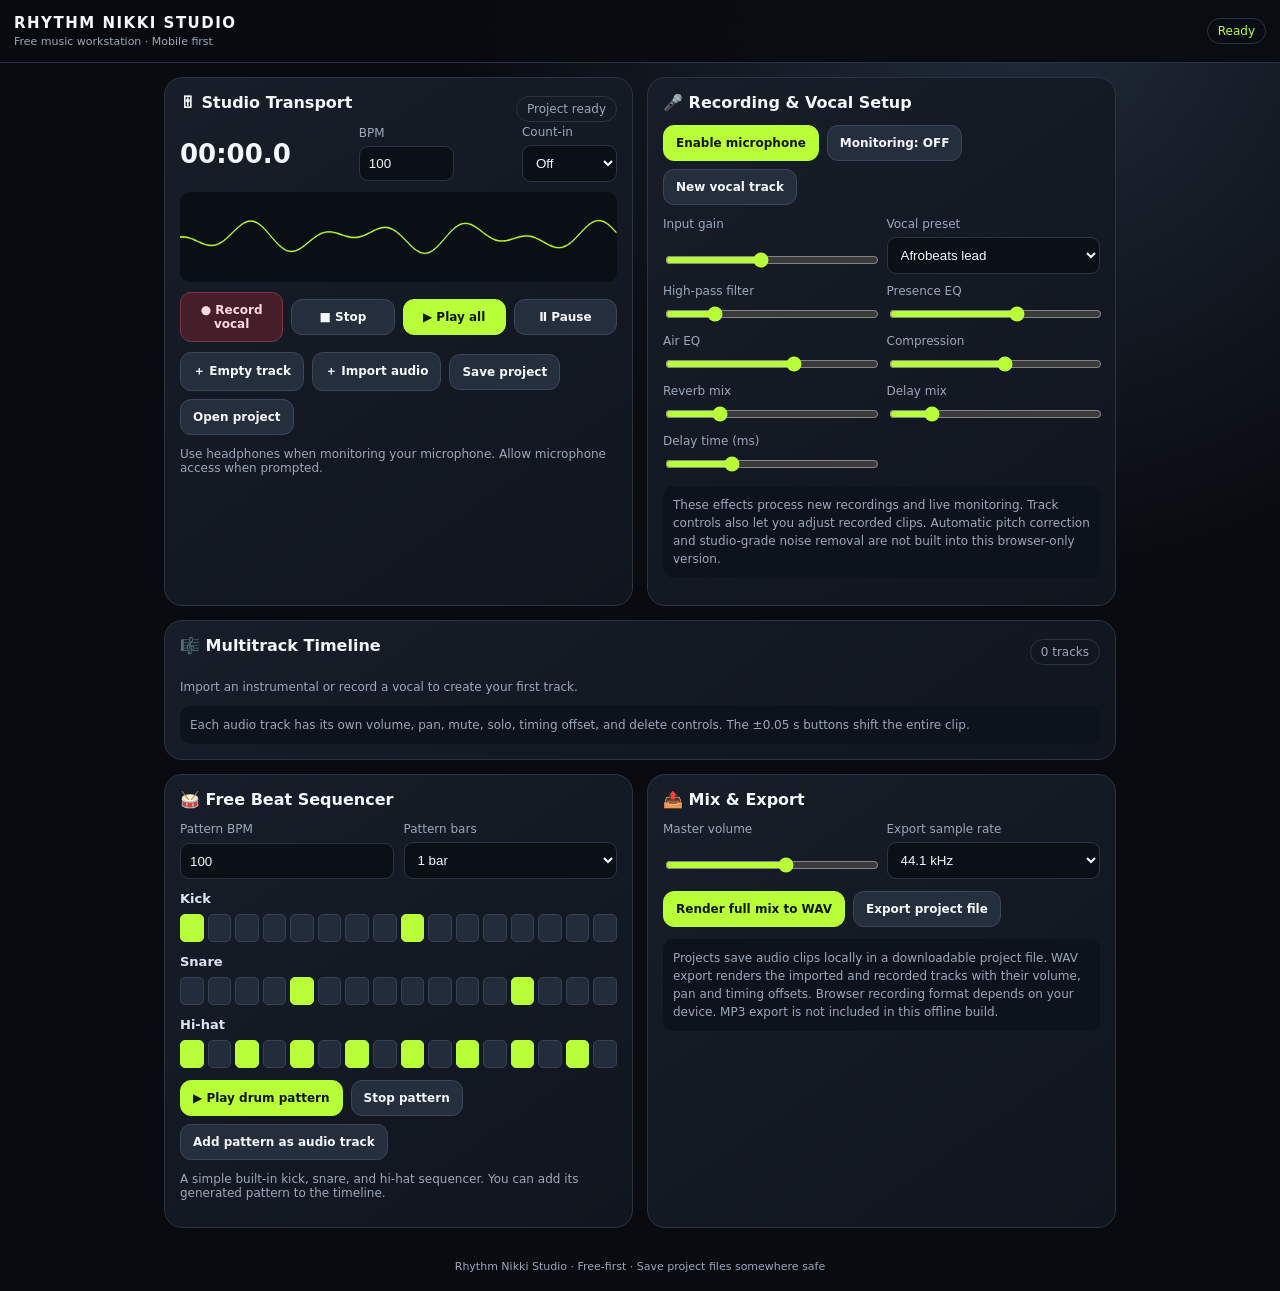
==== commit 340402dc: "Add files via upload" ====
--- a/index.html
+++ b/index.html
@@ -1,1101 +1,9 @@
-
-<!DOCTYPE html>
-<html lang="en">
-<head>
-<meta charset="UTF-8">
-<meta name="viewport" content="width=device-width, initial-scale=1.0">
-<meta name="theme-color" content="#101016">
-<title>Rhythm Nikki Studio</title>
-
-<style>
-:root {
-  --bg: #101016;
-  --panel: #1b1b25;
-  --panel2: #242432;
-  --text: #f5f5fa;
-  --muted: #aaaabd;
-  --pink: #ff3f91;
-  --purple: #9a6bff;
-  --border: #353546;
-  --green: #45e0a0;
-}
-* { box-sizing: border-box; }
-body {
-  margin: 0;
-  background: var(--bg);
-  color: var(--text);
-  font-family: Arial, sans-serif;
-}
-header {
-  padding: 18px 16px;
-  background: #171720;
-  border-bottom: 1px solid var(--border);
-  position: sticky;
-  top: 0;
-  z-index: 5;
-}
-.brand {
-  font-size: 21px;
-  font-weight: 800;
-}
-.brand span { color: var(--pink); }
-header p {
-  margin: 5px 0 0;
-  font-size: 12px;
-  color: var(--muted);
-}
-main {
-  max-width: 1000px;
-  margin: auto;
-  padding: 16px;
-}
-.panel {
-  background: var(--panel);
-  border: 1px solid var(--border);
-  border-radius: 14px;
-  padding: 15px;
-  margin-bottom: 15px;
-}
-h2 {
-  font-size: 16px;
-  margin: 0 0 12px;
-}
-p { line-height: 1.5; }
-.small {
-  color: var(--muted);
-  font-size: 12px;
-}
-button, .file-label {
-  border: 0;
-  border-radius: 9px;
-  padding: 12px 14px;
-  font-weight: 700;
-  font-size: 13px;
-  cursor: pointer;
-  color: white;
-  background: var(--panel2);
-  display: inline-flex;
-  align-items: center;
-  justify-content: center;
-  min-height: 42px;
-}
-button:disabled {
-  opacity: .45;
-  cursor: not-allowed;
-}
-.primary {
-  background: linear-gradient(120deg, var(--pink), #bb4fff);
-}
-.green { background: #137d5b; }
-.active {
-  outline: 2px solid var(--green);
-}
-.danger { background: #782f48; }
-.controls {
-  display: flex;
-  flex-wrap: wrap;
-  gap: 8px;
-}
-input[type="file"] {
-  display: none;
-}
-input[type="range"] {
-  width: 100%;
-  accent-color: var(--pink);
-}
-.transport {
-  display: grid;
-  grid-template-columns: 1fr auto;
-  align-items: center;
-  gap: 12px;
-}
-.time {
-  font-size: 21px;
-  font-weight: 800;
-  font-variant-numeric: tabular-nums;
-}
-#timeline {
-  width: 100%;
-  accent-color: var(--pink);
-  margin-top: 14px;
-}
-.track {
-  background: #22222e;
-  border: 1px solid var(--border);
-  border-radius: 12px;
-  padding: 13px;
-  margin-top: 10px;
-}
-.track-top {
-  display: flex;
-  align-items: center;
-  justify-content: space-between;
-  gap: 8px;
-  flex-wrap: wrap;
-}
-.track-name {
-  font-weight: 800;
-  overflow-wrap: anywhere;
-}
-.track-type {
-  color: var(--muted);
-  font-size: 11px;
-  margin-top: 4px;
-}
-.track-controls {
-  display: flex;
-  gap: 6px;
-  align-items: center;
-  flex-wrap: wrap;
-}
-.track-controls button {
-  min-height: 34px;
-  padding: 8px 10px;
-  font-size: 11px;
-}
-.volume-row {
-  display: grid;
-  grid-template-columns: 60px 1fr 38px;
-  align-items: center;
-  gap: 8px;
-  margin-top: 12px;
-  color: var(--muted);
-  font-size: 12px;
-}
-.wave {
-  width: 100%;
-  height: 45px;
-  display: block;
-  margin-top: 10px;
-  background: #171721;
-  border-radius: 6px;
-}
-#status {
-  white-space: pre-wrap;
-  overflow-wrap: anywhere;
-  color: var(--green);
-  font-size: 13px;
-}
-#status.error { color: #ff789a; }
-.notice {
-  background: #30251d;
-  color: #ffdda9;
-  border-radius: 10px;
-  padding: 12px;
-  font-size: 12px;
-  line-height: 1.5;
-}
-footer {
-  text-align: center;
-  padding: 22px;
-  color: var(--muted);
-  font-size: 12px;
-}
-@media (max-width: 520px) {
-  main { padding: 10px; }
-  .panel { padding: 12px; }
-  button, .file-label { flex: 1 1 auto; }
-  .transport { grid-template-columns: 1fr; }
-}
-</style>
-</head>
-
-<body>
-<header>
-  <div class="brand">RHYTHM <span>NIKKI</span> STUDIO</div>
-  <p>Your music. Your vocals. Your studio.</p>
-</header>
-
-<main>
-  <section class="panel">
-    <h2>1. Import your music</h2>
-    <div class="controls">
-      <label class="file-label primary" for="beatFile">
-        Import beat / audio
-      </label>
-      <input id="beatFile" type="file"
-        accept="audio/*,.mp3,.wav,.m4a,.aac,.ogg,.flac,.opus,.webm">
-
-      <button id="micBtn" class="green">Enable microphone</button>
-    </div>
-    <p class="small">
-      Import an instrumental first. Then enable your microphone and record
-      vocals on a separate track.
-    </p>
-  </section>
-
-  <section class="panel">
-    <h2>2. Recording and playback</h2>
-
-    <div class="transport">
-      <div>
-        <div class="time" id="timeDisplay">00:00 / 00:00</div>
-        <p class="small">Project timeline</p>
-      </div>
-      <div class="controls">
-        <button id="playBtn" class="primary">▶ Play</button>
-        <button id="stopBtn">■ Stop</button>
-      </div>
-    </div>
-
-    <input id="timeline" type="range" min="0" max="0"
-      step="0.01" value="0">
-
-    <div class="controls" style="margin-top:14px">
-      <button id="recordBtn" class="danger" disabled>
-        ● Start recording
-      </button>
-      <button id="monitorBtn">Monitoring OFF</button>
-    </div>
-
-    <p class="small">
-      Recording captures your microphone on a separate track.
-      Monitoring is OFF by default to avoid sending your live microphone
-      back through the speakers.
-    </p>
-
-    <div class="notice">
-      <strong>Important:</strong> Wear headphones when recording over a beat.
-      If the beat plays through your phone speaker, the microphone may record
-      that sound too. Keep monitoring OFF unless you need it.
-    </div>
-  </section>
-
-  <section class="panel">
-    <h2>3. Your tracks</h2>
-    <div id="tracks">
-      <p class="small">No tracks yet. Import a beat to begin.</p>
-    </div>
-  </section>
-
-  <section class="panel">
-    <h2>4. Project tools</h2>
-    <div class="controls">
-      <button id="saveBtn" class="green">Save project</button>
-      <button id="loadBtn">Load saved project</button>
-      <button id="exportBtn" class="primary">Export WAV</button>
-    </div>
-    <p class="small">
-      Save stores your project in this browser on this device.
-      Export WAV creates an audio file containing your combined tracks.
-      Keep exported files somewhere safe.
-    </p>
-  </section>
-
-  <section class="panel">
-    <h2>Status</h2>
-    <div id="status">Studio ready. Import a beat to begin.</div>
-  </section>
-</main>
-
-<footer>Rhythm Nikki Studio · Stage 1</footer>
-
-<script>
-"use strict";
-
-/* -------------------------------------------------------
-   RHYTHM NIKKI STUDIO
-   Single-file browser recording studio.
-   Microphone monitoring is OFF by default.
-------------------------------------------------------- */
-
-const $ = id => document.getElementById(id);
-
-let ctx = null;
-let masterGain = null;
-
-let micStream = null;
-let micSource = null;
-let micProcessor = null;
-let silentGain = null;
-let monitorGain = null;
-
-let tracks = [];
-let nextTrackId = 1;
-
-let playing = false;
-let recording = false;
-let monitoring = false;
-
-let playOffset = 0;
-let playStartedAt = 0;
-let activeSources = [];
-let animationFrame = 0;
-
-let recordedChunks = [];
-let recordingOffset = 0;
-
-function status(message, error = false) {
-  $("status").textContent = message;
-  $("status").classList.toggle("error", error);
-}
-
-function secondsText(seconds) {
-  seconds = Math.max(0, Math.floor(seconds || 0));
-  const minutes = Math.floor(seconds / 60);
-  const secs = seconds % 60;
-  return String(minutes).padStart(2, "0") + ":" +
-         String(secs).padStart(2, "0");
-}
-
-async function audio() {
-  if (!ctx) {
-    const AudioContextClass =
-      window.AudioContext || window.webkitAudioContext;
-
-    if (!AudioContextClass) {
-      throw new Error("This browser does not support Web Audio.");
-    }
-
-    ctx = new AudioContextClass();
-
-    masterGain = ctx.createGain();
-    masterGain.gain.value = 0.85;
-    masterGain.connect(ctx.destination);
-  }
-
-  if (ctx.state === "suspended") {
-    await ctx.resume();
-  }
-
-  return ctx;
-}
-
-function trackDuration(track) {
-  return track.offset + track.data.length / track.sampleRate;
-}
-
-function projectDuration() {
-  if (!tracks.length) return 0;
-  return Math.max(...tracks.map(trackDuration));
-}
-
-function position() {
-  if (!playing || !ctx) return playOffset;
-
-  return Math.min(
-    projectDuration(),
-    playOffset + (ctx.currentTime - playStartedAt)
-  );
-}
-
-function updateTransport() {
-  const duration = projectDuration();
-  const current = position();
-
-  $("timeDisplay").textContent =
-    secondsText(current) + " / " + secondsText(duration);
-
-  $("timeline").max = String(duration);
-  $("timeline").value = String(Math.min(current, duration));
-
-  $("playBtn").textContent = playing ? "Ⅱ Pause" : "▶ Play";
-
-  if (playing && current >= duration) {
-    pausePlayback();
-    playOffset = 0;
-    $("timeline").value = "0";
-    updateTransport();
-    return;
-  }
-
-  if (playing) {
-    animationFrame = requestAnimationFrame(updateTransport);
-  }
-}
-
-function stopSources() {
-  for (const source of activeSources) {
-    try { source.stop(); } catch (_) {}
-    try { source.disconnect(); } catch (_) {}
-  }
-
-  activeSources = [];
-
-  if (animationFrame) {
-    cancelAnimationFrame(animationFrame);
-    animationFrame = 0;
-  }
-}
-
-async function startPlayback() {
-  try {
-    await audio();
-
-    if (playing) return;
-
-    const duration = projectDuration();
-
-    if (!duration) {
-      status("Import a beat or record a track first.", true);
-      return;
-    }
-
-    if (playOffset >= duration) playOffset = 0;
-
-    stopSources();
-
-    const now = ctx.currentTime;
-    playing = true;
-    playStartedAt = now;
-
-    for (const track of tracks) {
-      if (track.muted || track.volume <= 0) continue;
-
-      const end = trackDuration(track);
-      if (end <= playOffset) continue;
-
-      const buffer = ctx.createBuffer(
-        1,
-        track.data.length,
-        track.sampleRate
-      );
-
-      buffer.copyToChannel(track.data, 0);
-
-      const source = ctx.createBufferSource();
-      source.buffer = buffer;
-
-      const gain = ctx.createGain();
-      gain.gain.value = track.volume;
-
-      source.connect(gain);
-      gain.connect(masterGain);
-
-      const when = now + Math.max(0, track.offset - playOffset);
-      const skip = Math.max(0, playOffset - track.offset);
-      const remaining = track.data.length / track.sampleRate - skip;
-
-      if (remaining > 0) {
-        source.start(when, skip, remaining);
-        activeSources.push(source);
-      }
-    }
-
-    status("Playback started.");
-    updateTransport();
-  } catch (error) {
-    status("Playback error: " + error.message, true);
-  }
-}
-
-function pausePlayback() {
-  if (playing && ctx) {
-    playOffset = position();
-  }
-
-  playing = false;
-  stopSources();
-  updateTransport();
-}
-
-function stopPlayback() {
-  playing = false;
-  playOffset = 0;
-  stopSources();
-  updateTransport();
-}
-
-function drawWave(canvas, data) {
-  const width = Math.max(300, canvas.clientWidth * 2);
-  const height = 90;
-
-  canvas.width = width;
-  canvas.height = height;
-
-  const c = canvas.getContext("2d");
-  c.clearRect(0, 0, width, height);
-  c.strokeStyle = "#ff3f91";
-  c.lineWidth = 2;
-  c.beginPath();
-
-  const middle = height / 2;
-  const step = Math.max(1, Math.floor(data.length / width));
-
-  for (let x = 0; x < width; x++) {
-    const index = x * step;
-    let peak = 0;
-
-    for (let j = 0; j < step && index + j < data.length; j++) {
-      peak = Math.max(peak, Math.abs(data[index + j]));
-    }
-
-    const y = peak * middle * 0.9;
-
-    c.moveTo(x, middle - y);
-    c.lineTo(x, middle + y);
-  }
-
-  c.stroke();
-}
-
-function renderTracks() {
-  const container = $("tracks");
-  container.replaceChildren();
-
-  if (!tracks.length) {
-    const empty = document.createElement("p");
-    empty.className = "small";
-    empty.textContent = "No tracks yet. Import a beat to begin.";
-    container.appendChild(empty);
-    updateTransport();
-    return;
-  }
-
-  tracks.forEach(track => {
-    const card = document.createElement("div");
-    card.className = "track";
-
-    const top = document.createElement("div");
-    top.className = "track-top";
-
-    const nameBox = document.createElement("div");
-
-    const name = document.createElement("div");
-    name.className = "track-name";
-    name.textContent = track.name;
-
-    const type = document.createElement("div");
-    type.className = "track-type";
-    type.textContent =
-      track.kind.toUpperCase() + " · " +
-      secondsText(track.data.length / track.sampleRate) +
-      " · starts at " + secondsText(track.offset);
-
-    nameBox.append(name, type);
-
-    const controls = document.createElement("div");
-    controls.className = "track-controls";
-
-    const mute = document.createElement("button");
-    mute.textContent = track.muted ? "Unmute" : "Mute";
-    mute.className = track.muted ? "active" : "";
-    mute.addEventListener("click", () => {
-      track.muted = !track.muted;
-      renderTracks();
-      if (playing) {
-        const current = position();
-        pausePlayback();
-        playOffset = current;
-        startPlayback();
-      }
-    });
-
-    const remove = document.createElement("button");
-    remove.textContent = "Delete";
-    remove.className = "danger";
-    remove.addEventListener("click", () => {
-      if (recording) {
-        status("Stop recording before deleting tracks.", true);
-        return;
-      }
-
-      tracks = tracks.filter(t => t.id !== track.id);
-      playOffset = Math.min(playOffset, projectDuration());
-      renderTracks();
-      status("Track deleted.");
-    });
-
-    controls.append(mute, remove);
-    top.append(nameBox, controls);
-
-    const canvas = document.createElement("canvas");
-    canvas.className = "wave";
-    canvas.setAttribute("aria-label", "Audio waveform");
-
-    const volumeRow = document.createElement("div");
-    volumeRow.className = "volume-row";
-
-    const volumeLabel = document.createElement("label");
-    volumeLabel.textContent = "Volume";
-
-    const slider = document.createElement("input");
-    slider.type = "range";
-    slider.min = "0";
-    slider.max = "1";
-    slider.step = "0.01";
-    slider.value = String(track.volume);
-
-    const percent = document.createElement("span");
-    percent.textContent = Math.round(track.volume * 100) + "%";
-
-    slider.addEventListener("input", () => {
-      track.volume = Number(slider.value);
-      percent.textContent = Math.round(track.volume * 100) + "%";
-    });
-
-    volumeRow.append(volumeLabel, slider, percent);
-    card.append(top, canvas, volumeRow);
-    container.appendChild(card);
-
-    drawWave(canvas, track.data);
-  });
-
-  updateTransport();
-}
-
-async function importAudio(file) {
-  try {
-    await audio();
-
-    if (!file) return;
-
-    if (file.size > 200 * 1024 * 1024) {
-      status("This file is over 200 MB. Try a smaller audio file.", true);
-      return;
-    }
-
-    status("Loading audio: " + file.name);
-
-    const bytes = await file.arrayBuffer();
-    const decoded = await ctx.decodeAudioData(bytes);
-
-    const data = new Float32Array(decoded.length);
-    decoded.copyFromChannel(data, 0);
-
-    tracks = tracks.filter(track => track.kind !== "beat");
-
-    tracks.unshift({
-      id: nextTrackId++,
-      name: file.name,
-      kind: "beat",
-      data,
-      sampleRate: decoded.sampleRate,
-      offset: 0,
-      volume: 1,
-      muted: false
-    });
-
-    stopPlayback();
-    renderTracks();
-    status("Audio imported successfully.");
-  } catch (error) {
-    console.error(error);
-    status(
-      "Could not import this audio. Try a WAV or MP3 file. " +
-      (error.message || ""),
-      true
-    );
-  }
-}
-
-async function enableMic() {
-  try {
-    if (!navigator.mediaDevices ||
-        !navigator.mediaDevices.getUserMedia) {
-      throw new Error(
-        "Microphone access needs HTTPS. Open your GitHub Pages website."
-      );
-    }
-
-    await audio();
-
-    if (micStream) {
-      status("Microphone is already enabled.");
-      return;
-    }
-
-    micStream = await navigator.mediaDevices.getUserMedia({
-      audio: {
-        echoCancellation: true,
-        noiseSuppression: true,
-        autoGainControl: false,
-        channelCount: 1
-      },
-      video: false
-    });
-
-    micSource = ctx.createMediaStreamSource(micStream);
-
-    micProcessor = ctx.createScriptProcessor(4096, 1, 1);
-    silentGain = ctx.createGain();
-
-    // Explicitly mute the processor's output.
-    // This is essential: captured microphone audio must not
-    // travel to the speakers through this processing path.
-    silentGain.gain.value = 0;
-
-    micProcessor.onaudioprocess = event => {
-      const output = event.outputBuffer.getChannelData(0);
-      output.fill(0);
-
-      if (!recording) return;
-
-      const input = event.inputBuffer.getChannelData(0);
-      recordedChunks.push(new Float32Array(input));
-    };
-
-    // Recording path: microphone -> processor -> zero-gain output.
-    micSource.connect(micProcessor);
-    micProcessor.connect(silentGain);
-    silentGain.connect(ctx.destination);
-
-    // Monitoring is a separate path and stays OFF initially.
-    monitorGain = ctx.createGain();
-    monitorGain.gain.value = 0;
-
-    monitoring = false;
-    $("monitorBtn").textContent = "Monitoring OFF";
-    $("monitorBtn").classList.remove("active");
-    $("micBtn").textContent = "Microphone enabled";
-    $("micBtn").disabled = true;
-    $("recordBtn").disabled = false;
-
-    status("Microphone ready. Monitoring is OFF.");
-  } catch (error) {
-    console.error(error);
-    status("Microphone error: " + (error.message || error), true);
-  }
-}
-
-function setMonitoring(on) {
-  if (!micSource || !monitorGain || !ctx) {
-    status("Enable the microphone first.", true);
-    return;
-  }
-
-  try {
-    // Remove the old monitor route before changing its state.
-    try { micSource.disconnect(monitorGain); } catch (_) {}
-    try { monitorGain.disconnect(); } catch (_) {}
-
-    monitoring = Boolean(on);
-
-    if (monitoring) {
-      monitorGain.gain.setValueAtTime(0.2, ctx.currentTime);
-      micSource.connect(monitorGain);
-      monitorGain.connect(masterGain);
-    } else {
-      monitorGain.gain.setValueAtTime(0, ctx.currentTime);
-    }
-
-    $("monitorBtn").textContent =
-      monitoring ? "Monitoring ON" : "Monitoring OFF";
-
-    $("monitorBtn").classList.toggle("active", monitoring);
-
-    status(
-      monitoring
-        ? "Monitoring ON. Use headphones to prevent feedback."
-        : "Monitoring OFF. Recording is still enabled."
-    );
-  } catch (error) {
-    status("Monitoring error: " + error.message, true);
-  }
-}
-
-async function startRecording() {
-  try {
-    if (!micStream) {
-      status("Enable the microphone first.", true);
-      return;
-    }
-
-    if (recording) return;
-
-    await audio();
-
-    // Start playback from the current timeline position if tracks exist.
-    if (tracks.length && !playing) {
-      await startPlayback();
-    }
-
-    recordingOffset = position();
-    recordedChunks = [];
-    recording = true;
-
-    $("recordBtn").textContent = "■ Stop recording";
-    $("recordBtn").classList.add("active");
-
-    status("Recording vocal... Tap Stop recording when finished.");
-  } catch (error) {
-    status("Recording error: " + error.message, true);
-  }
-}
-
-function stopRecording() {
-  if (!recording) return;
-
-  recording = false;
-
-  const totalLength = recordedChunks.reduce(
-    (sum, chunk) => sum + chunk.length, 0
-  );
-
-  if (totalLength > 0) {
-    const combined = new Float32Array(totalLength);
-    let offset = 0;
-
-    for (const chunk of recordedChunks) {
-      combined.set(chunk, offset);
-      offset += chunk.length;
-    }
-
-    tracks.push({
-      id: nextTrackId++,
-      name: "Vocal Take " +
-        (tracks.filter(t => t.kind === "vocal").length + 1),
-      kind: "vocal",
-      data: combined,
-      sampleRate: ctx.sampleRate,
-      offset: recordingOffset,
-      volume: 1,
-      muted: false
-    });
-
-    renderTracks();
-    status("Vocal recorded and added as a separate track.");
-  } else {
-    status("No audio was captured. Check microphone permission.", true);
-  }
-
-  recordedChunks = [];
-  $("recordBtn").textContent = "● Start recording";
-  $("recordBtn").classList.remove("active");
-}
-
-function floatToWav(samples, sampleRate) {
-  const channels = 2;
-  const bytesPerSample = 2;
-  const outputLength = samples.length * channels;
-  const buffer = new ArrayBuffer(44 + outputLength * bytesPerSample);
-  const view = new DataView(buffer);
-
-  function writeString(position, value) {
-    for (let i = 0; i < value.length; i++) {
-      view.setUint8(position + i, value.charCodeAt(i));
-    }
-  }
-
-  writeString(0, "RIFF");
-  view.setUint32(4, 36 + outputLength * bytesPerSample, true);
-  writeString(8, "WAVE");
-  writeString(12, "fmt ");
-  view.setUint32(16, 16, true);
-  view.setUint16(20, 1, true);
-  view.setUint16(22, channels, true);
-  view.setUint32(24, sampleRate, true);
-  view.setUint32(28, sampleRate * channels * bytesPerSample, true);
-  view.setUint16(32, channels * bytesPerSample, true);
-  view.setUint16(34, 16, true);
-  writeString(36, "data");
-  view.setUint32(40, outputLength * bytesPerSample, true);
-
-  let p = 44;
-
-  for (let i = 0; i < samples.length; i++) {
-    let sample = Math.max(-1, Math.min(1, samples[i]));
-    const value = sample < 0 ? sample * 32768 : sample * 32767;
-
-    view.setInt16(p, value, true);
-    p += 2;
-    view.setInt16(p, value, true);
-    p += 2;
-  }
-
-  return new Blob([buffer], { type: "audio/wav" });
-}
-
-function exportWav() {
-  if (!tracks.length) {
-    status("There are no tracks to export.", true);
-    return;
-  }
-
-  try {
-    if (recording) stopRecording();
-
-    const sampleRate = ctx ? ctx.sampleRate : tracks[0].sampleRate;
-    const duration = projectDuration();
-    const length = Math.ceil(duration * sampleRate);
-    const mix = new Float32Array(length);
-
-    for (const track of tracks) {
-      if (track.muted || track.volume <= 0) continue;
-
-      const start = Math.round(track.offset * sampleRate);
-      const ratio = track.sampleRate / sampleRate;
-
-      for (let i = 0; i < track.data.length; i++) {
-        const destination = start + Math.round(i / ratio);
-        if (destination >= 0 && destination < mix.length) {
-          mix[destination] += track.data[i] * track.volume;
-        }
-      }
-    }
-
-    // Prevent clipping while keeping quieter projects unchanged.
-    let peak = 0;
-    for (const sample of mix) {
-      peak = Math.max(peak, Math.abs(sample));
-    }
-
-    if (peak > 1) {
-      const scale = 0.98 / peak;
-      for (let i = 0; i < mix.length; i++) mix[i] *= scale;
-    }
-
-    const blob = floatToWav(mix, sampleRate);
-    const url = URL.createObjectURL(blob);
-    const link = document.createElement("a");
-
-    link.href = url;
-    link.download = "rhythm-nikki-mix.wav";
-    document.body.appendChild(link);
-    link.click();
-    link.remove();
-
-    setTimeout(() => URL.revokeObjectURL(url), 30000);
-    status("WAV export created.");
-  } catch (error) {
-    console.error(error);
-    status("Export failed: " + error.message, true);
-  }
-}
-
-/* IndexedDB project storage */
-
-function openDatabase() {
-  return new Promise((resolve, reject) => {
-    const request = indexedDB.open("RhythmNikkiStudioDB", 1);
-
-    request.onupgradeneeded = () => {
-      const db = request.result;
-      if (!db.objectStoreNames.contains("projects")) {
-        db.createObjectStore("projects", { keyPath: "id" });
-      }
-    };
-
-    request.onsuccess = () => resolve(request.result);
-    request.onerror = () => reject(request.error);
-  });
-}
-
-async function saveProject() {
-  try {
-    if (recording) stopRecording();
-
-    const db = await openDatabase();
-
-    const project = {
-      id: "current",
-      savedAt: new Date().toISOString(),
-      tracks: tracks.map(track => ({
-        id: track.id,
-        name: track.name,
-        kind: track.kind,
-        data: track.data,
-        sampleRate: track.sampleRate,
-        offset: track.offset,
-        volume: track.volume,
-        muted: track.muted
-      }))
-    };
-
-    await new Promise((resolve, reject) => {
-      const transaction = db.transaction("projects", "readwrite");
-      transaction.objectStore("projects").put(project);
-      transaction.oncomplete = resolve;
-      transaction.onerror = () => reject(transaction.error);
-      transaction.onabort = () => reject(transaction.error);
-    });
-
-    db.close();
-    status("Project saved in this browser.");
-  } catch (error) {
-    console.error(error);
-    status(
-      "Could not save. Browser storage may be full. " + error.message,
-      true
-    );
-  }
-}
-
-async function loadProject() {
-  try {
-    const db = await openDatabase();
-
-    const project = await new Promise((resolve, reject) => {
-      const transaction = db.transaction("projects", "readonly");
-      const request = transaction.objectStore("projects").get("current");
-      request.onsuccess = () => resolve(request.result);
-      request.onerror = () => reject(request.error);
-    });
-
-    db.close();
-
-    if (!project) {
-      status("No saved project was found in this browser.", true);
-      return;
-    }
-
-    if (recording) stopRecording();
-    stopPlayback();
-
-    tracks = project.tracks.map(track => ({
-      ...track,
-      data: new Float32Array(track.data)
-    }));
-
-    nextTrackId = Math.max(0, ...tracks.map(t => t.id)) + 1;
-
-    renderTracks();
-    status("Saved project loaded.");
-  } catch (error) {
-    console.error(error);
-    status("Could not load project: " + error.message, true);
-  }
-}
-
-/* Buttons and controls */
-
-$("beatFile").addEventListener("change", event => {
-  const file = event.target.files[0];
-  if (file) importAudio(file);
-  event.target.value = "";
-});
-
-$("micBtn").addEventListener("click", enableMic);
-
-$("playBtn").addEventListener("click", () => {
-  if (playing) pausePlayback();
-  else startPlayback();
-});
-
-$("stopBtn").addEventListener("click", () => {
-  if (recording) stopRecording();
-  stopPlayback();
-  status("Playback stopped.");
-});
-
-$("recordBtn").addEventListener("click", () => {
-  if (recording) stopRecording();
-  else startRecording();
-});
-
-$("monitorBtn").addEventListener("click", () => {
-  setMonitoring(!monitoring);
-});
-
-$("timeline").addEventListener("input", event => {
-  const newPosition = Number(event.target.value);
-
-  if (playing) {
-    pausePlayback();
-    playOffset = newPosition;
-    startPlayback();
-  } else {
-    playOffset = newPosition;
-    updateTransport();
-  }
-});
-
-$("saveBtn").addEventListener("click", saveProject);
-$("loadBtn").addEventListener("click", loadProject);
-$("exportBtn").addEventListener("click", exportWav);
-
-renderTracks();
-updateTransport();
-</script>
-</body>
-</html>
+<!doctype html><html lang="en"><head><meta charset="utf-8"><meta name="viewport" content="width=device-width,initial-scale=1,viewport-fit=cover"><meta name="theme-color" content="#090b10"><title>Rhythm Nikki Studio</title><style>
+:root{color-scheme:dark;--bg:#090b10;--card:#141923;--line:#2b3443;--text:#f4f7fb;--muted:#9aa8ba;--accent:#b9ff39;--red:#ff5267}*{box-sizing:border-box}body{margin:0;background:radial-gradient(circle at 80% 0,#202b3a 0,transparent 35%),var(--bg);color:var(--text);font:15px system-ui,-apple-system,Segoe UI,sans-serif}header{position:sticky;top:0;z-index:5;background:#090b10ed;backdrop-filter:blur(12px);border-bottom:1px solid var(--line);padding:14px max(14px,env(safe-area-inset-left));display:flex;align-items:center;justify-content:space-between}header b{letter-spacing:1.5px;font-size:15px}header small{display:block;color:var(--muted);font-size:11px;margin-top:3px}main{max-width:980px;margin:auto;padding:14px;display:grid;gap:14px}.card{background:linear-gradient(145deg,#171e29,#10151e);border:1px solid var(--line);border-radius:18px;padding:15px;min-width:0}.topline,.row,.transport,.trackhead,.tracktools{display:flex;align-items:center;gap:8px;flex-wrap:wrap}.topline{justify-content:space-between}.pill{border:1px solid var(--line);border-radius:99px;padding:5px 10px;color:var(--muted);font-size:12px}h2{font-size:16px;margin:0 0 13px}h3{font-size:13px;margin:0 0 8px;color:#dbe6f5}button,.filebtn{background:#252e3c;color:var(--text);border:1px solid #3b4759;border-radius:11px;padding:10px 12px;font:600 12px system-ui;cursor:pointer}button:active{transform:scale(.98)}button.primary{background:var(--accent);border-color:var(--accent);color:#12170a}button.danger{background:#451e2a;border-color:#803446;color:#ffdce1}button:disabled{opacity:.45}.transport button{flex:1;min-width:68px}.clock{font-size:26px;font-variant-numeric:tabular-nums;font-weight:750}.scope{width:100%;height:90px;display:block;background:#0a0e15;border-radius:10px;margin:10px 0}.muted{color:var(--muted);font-size:12px}.grid{display:grid;grid-template-columns:repeat(2,minmax(0,1fr));gap:10px}.control{display:grid;gap:6px;font-size:12px;color:var(--muted)}input[type=range]{width:100%;accent-color:var(--accent)}input[type=number],input[type=text],select{width:100%;background:#0b1017;color:var(--text);border:1px solid var(--line);border-radius:9px;padding:9px}input[type=file]{max-width:100%;font-size:12px}.track{padding:12px 0;border-top:1px solid var(--line)}.track:first-child{border-top:0}.trackhead{justify-content:space-between}.trackname{font-weight:700}.wave{width:100%;height:44px;display:block;background:#0a0e15;border-radius:7px;margin:9px 0}.tracktools button{padding:7px 9px}.tracktools label{font-size:11px;color:var(--muted);display:flex;align-items:center;gap:5px}.tracktools input[type=range]{width:75px}.fxbox{border:1px solid var(--line);padding:11px;border-radius:12px}.fxbox label{margin:9px 0}.steps{display:grid;grid-template-columns:repeat(16,1fr);gap:4px}.step{padding:0;height:28px;border-radius:5px;background:#222c3a;border:1px solid #354255}.step.on{background:var(--accent);border-color:var(--accent)}.note{padding:10px;border-radius:10px;background:#0d131c;color:var(--muted);font-size:12px;line-height:1.5}.actions{display:flex;gap:8px;flex-wrap:wrap}footer{text-align:center;color:var(--muted);padding:18px;font-size:11px}#status{color:var(--accent)}@media(min-width:760px){main{grid-template-columns:1fr 1fr}.wide{grid-column:1/-1}.tracks-card{grid-column:1/-1}.tracktools{flex-wrap:nowrap}.grid.three{grid-template-columns:repeat(3,1fr)}}
+</style></head><body><header><div><b>RHYTHM NIKKI STUDIO</b><small>Free music workstation · Mobile first</small></div><span class="pill" id="status">Ready</span></header><main>
+<section class="card"><div class="topline"><h2>🎚 Studio Transport</h2><span class="pill" id="projectState">Project ready</span></div><div class="topline"><div class="clock" id="clock">00:00.0</div><label class="control" style="width:95px">BPM<input id="bpm" type="number" min="40" max="220" value="100"></label><label class="control" style="width:95px">Count-in<select id="countin"><option value="0">Off</option><option value="1">1 bar</option><option value="2">2 bars</option></select></label></div><canvas id="scope" class="scope" width="900" height="120"></canvas><div class="transport"><button class="danger" id="record">● Record vocal</button><button id="stop">■ Stop</button><button class="primary" id="play">▶ Play all</button><button id="pause">Ⅱ Pause</button></div><div class="row" style="margin-top:10px"><button id="addTrack">＋ Empty track</button><button id="importBeat">＋ Import audio</button><input hidden type="file" id="audioFile" accept="audio/*"><button id="saveProject">Save project</button><button id="loadProject">Open project</button><input hidden type="file" id="projectFile" accept=".rns,application/json"></div><p class="muted">Use headphones when monitoring your microphone. Allow microphone access when prompted.</p></section>
+<section class="card"><h2>🎤 Recording & Vocal Setup</h2><div class="actions"><button class="primary" id="enableMic">Enable microphone</button><button id="monitor">Monitoring: OFF</button><button id="newTake">New vocal track</button></div><div class="grid" style="margin-top:12px"><label class="control">Input gain <input id="inputGain" type="range" min="0.2" max="2" step=".05" value="1"></label><label class="control">Vocal preset<select id="preset"><option value="afro">Afrobeats lead</option><option value="clean">Clean vocal</option><option value="rap">Rap vocal</option><option value="rnb">R&B vocal</option><option value="adlib">Ad-lib / hype</option><option value="phone">Phone effect</option></select></label><label class="control">High-pass filter <input id="hp" type="range" min="40" max="250" value="85"></label><label class="control">Presence EQ <input id="presence" type="range" min="-9" max="9" value="2"></label><label class="control">Air EQ <input id="air" type="range" min="-9" max="9" value="2"></label><label class="control">Compression <input id="compression" type="range" min="0" max="1" step=".05" value=".55"></label><label class="control">Reverb mix <input id="reverb" type="range" min="0" max=".5" step=".01" value=".12"></label><label class="control">Delay mix <input id="delay" type="range" min="0" max=".45" step=".01" value=".08"></label><label class="control">Delay time (ms) <input id="delayTime" type="range" min="60" max="700" step="10" value="250"></label></div><p class="note">These effects process new recordings and live monitoring. Track controls also let you adjust recorded clips. Automatic pitch correction and studio-grade noise removal are not built into this browser-only version.</p></section>
+<section class="card tracks-card"><div class="topline"><h2>🎼 Multitrack Timeline</h2><span class="pill" id="trackCount">0 tracks</span></div><div id="tracks"><p class="muted">Import an instrumental or record a vocal to create your first track.</p></div><div class="note">Each audio track has its own volume, pan, mute, solo, timing offset, and delete controls. The ±0.05 s buttons shift the entire clip.</div></section>
+<section class="card"><h2>🥁 Free Beat Sequencer</h2><div class="grid"><label class="control">Pattern BPM <input id="seqBpm" type="number" min="40" max="220" value="100"></label><label class="control">Pattern bars <select id="bars"><option value="1">1 bar</option><option value="2">2 bars</option></select></label></div><div id="sequencer" style="display:grid;gap:12px;margin-top:12px"></div><div class="actions" style="margin-top:12px"><button class="primary" id="playDrums">▶ Play drum pattern</button><button id="stopDrums">Stop pattern</button><button id="addDrums">Add pattern as audio track</button></div><p class="muted">A simple built-in kick, snare, and hi-hat sequencer. You can add its generated pattern to the timeline.</p></section>
+<section class="card"><h2>📤 Mix & Export</h2><div class="grid"><label class="control">Master volume <input id="master" type="range" min="0.1" max="1.5" step=".05" value=".9"></label><label class="control">Export sample rate<select id="sampleRate"><option value="44100">44.1 kHz</option><option value="48000">48 kHz</option></select></label></div><div class="actions" style="margin-top:12px"><button class="primary" id="exportWav">Render full mix to WAV</button><button id="exportTracks">Export project file</button></div><p class="note">Projects save audio clips locally in a downloadable project file. WAV export renders the imported and recorded tracks with their volume, pan and timing offsets. Browser recording format depends on your device. MP3 export is not included in this offline build.</p></section>
+</main><footer>Rhythm Nikki Studio · Free-first · Save project files somewhere safe</footer><script src="app.js"></script></body></html>
